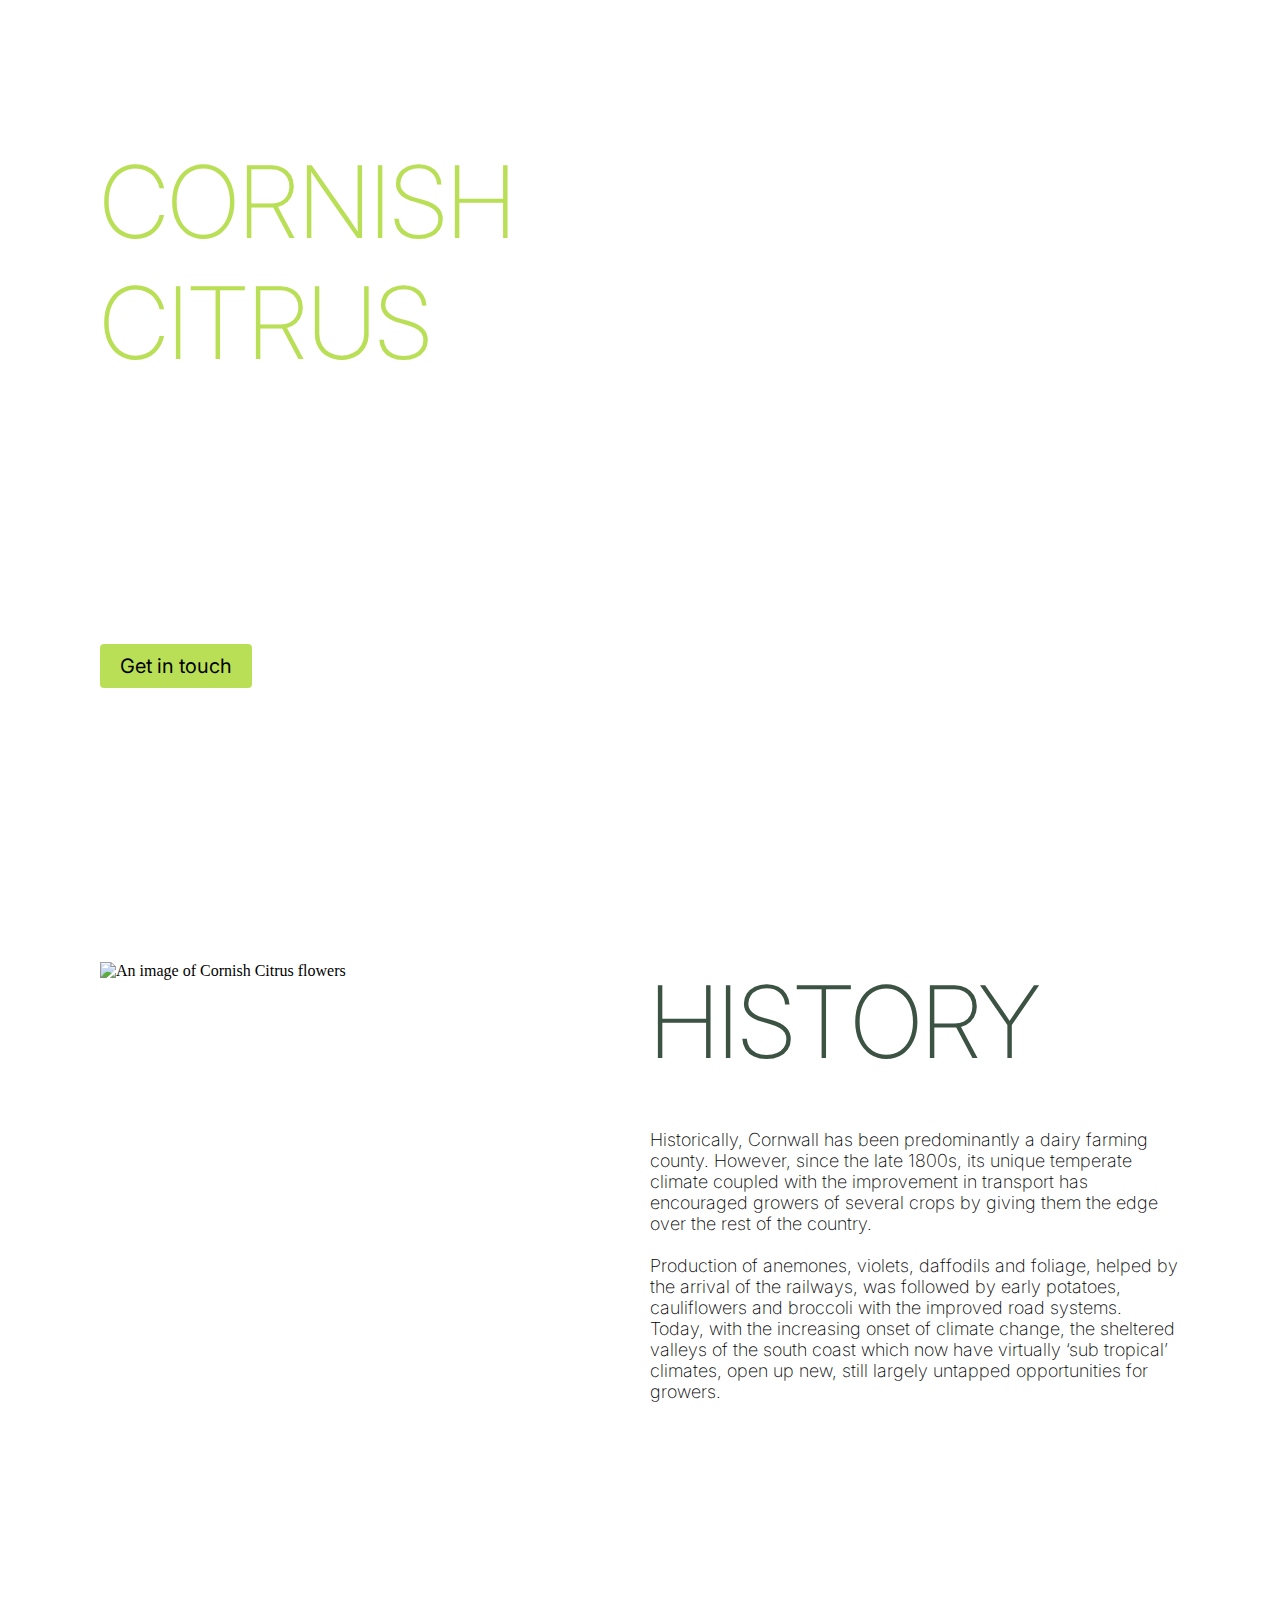
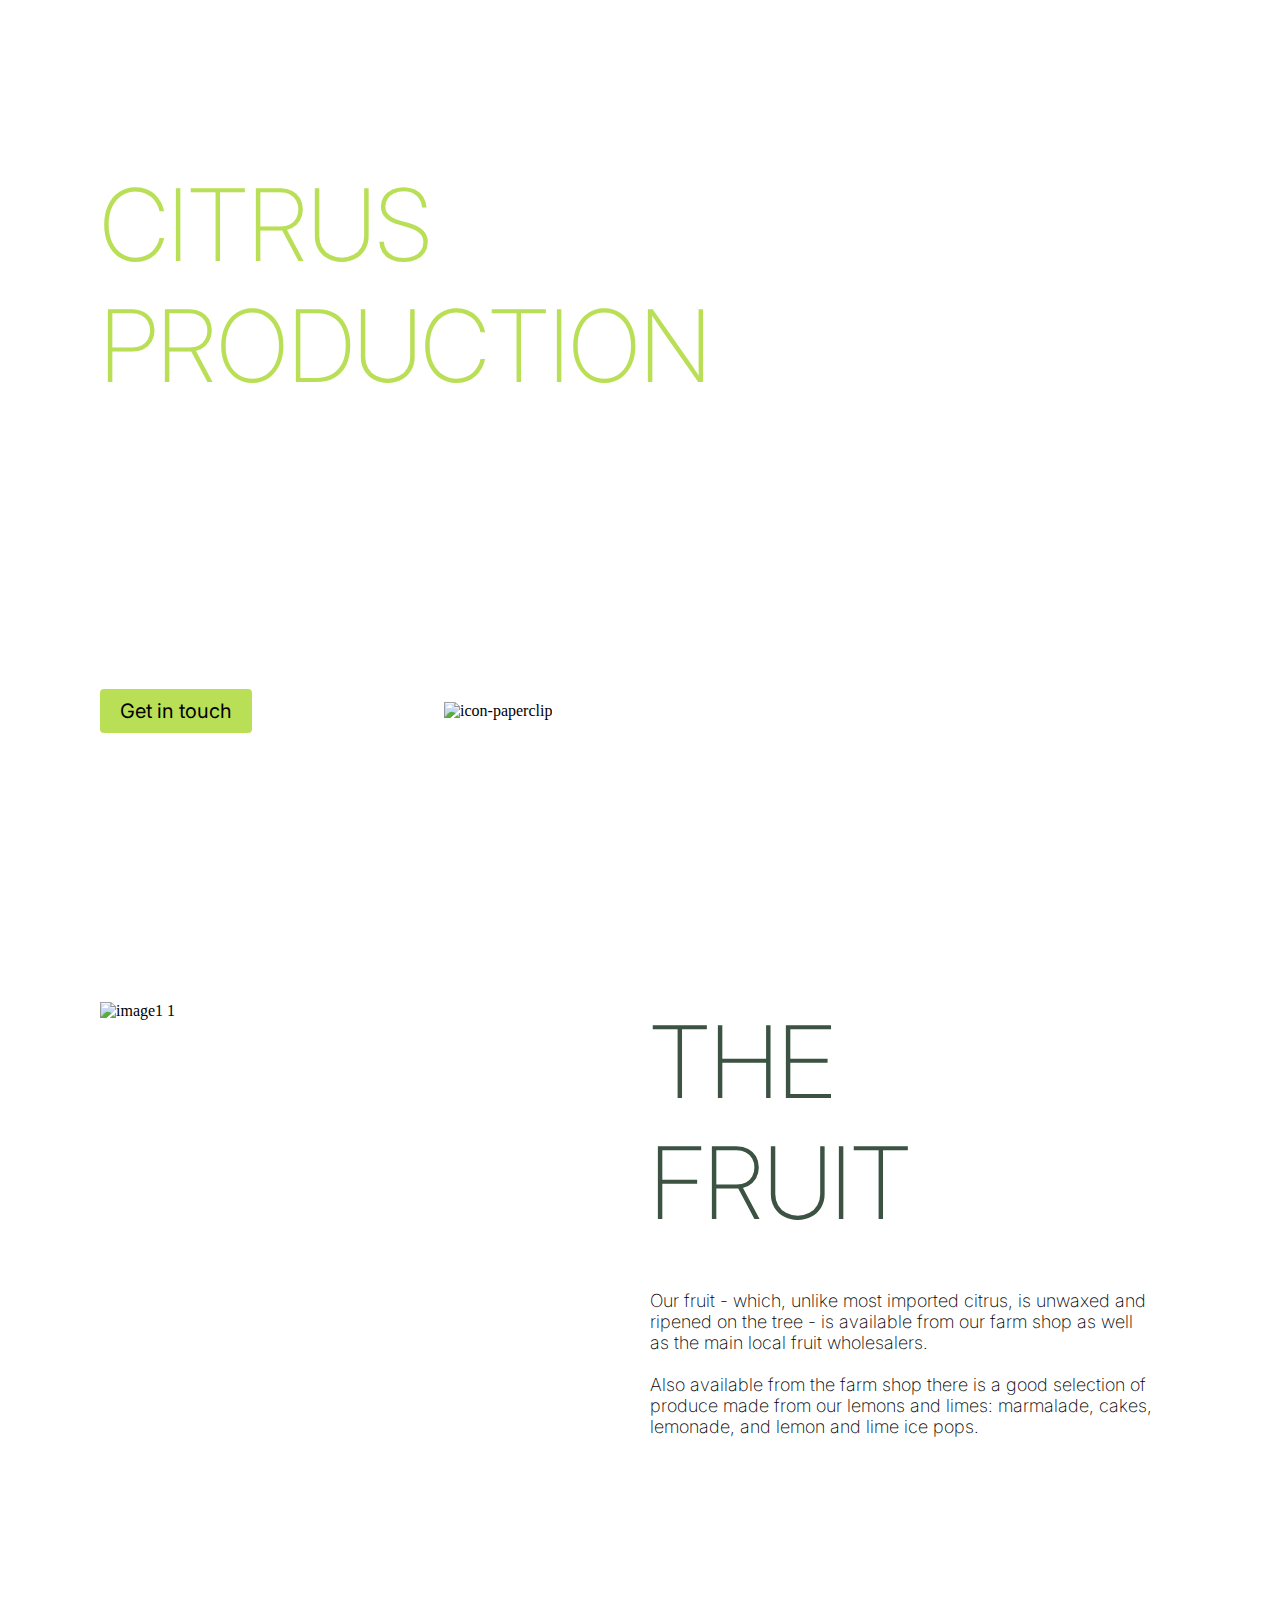
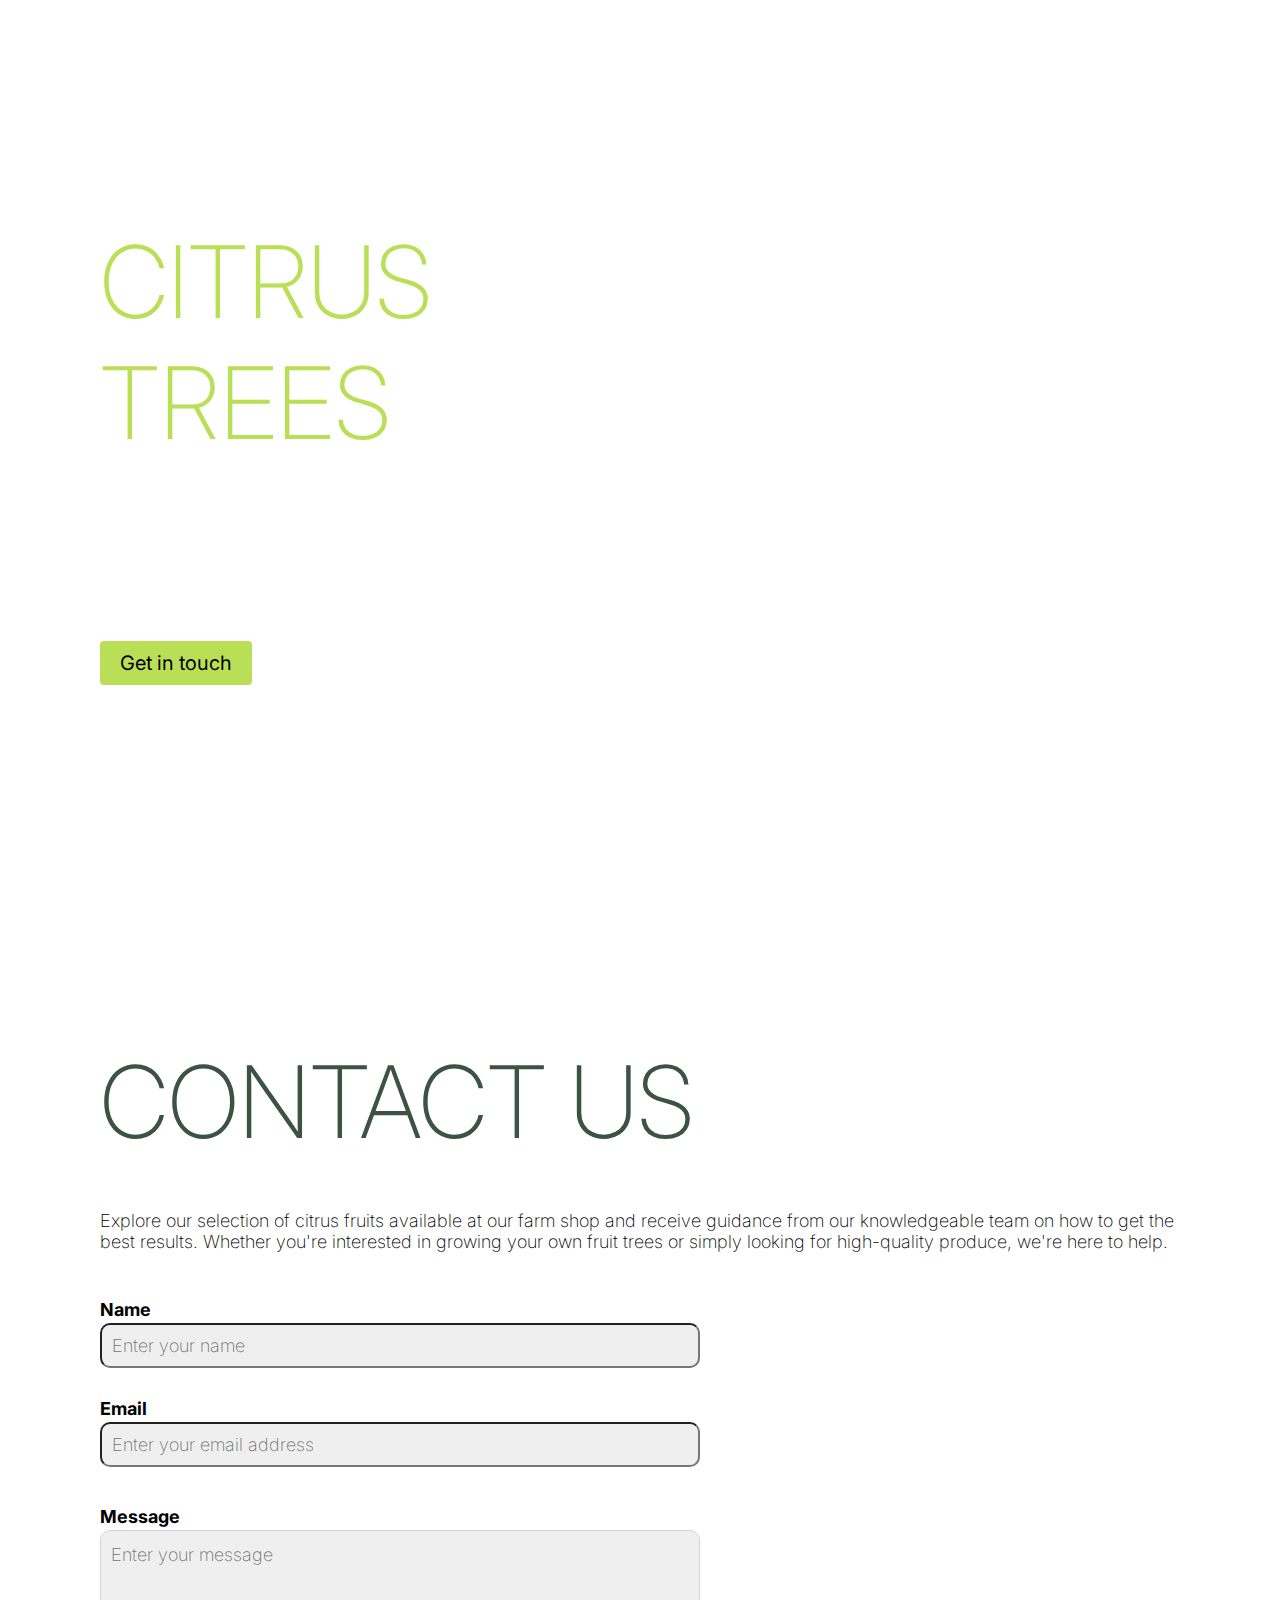
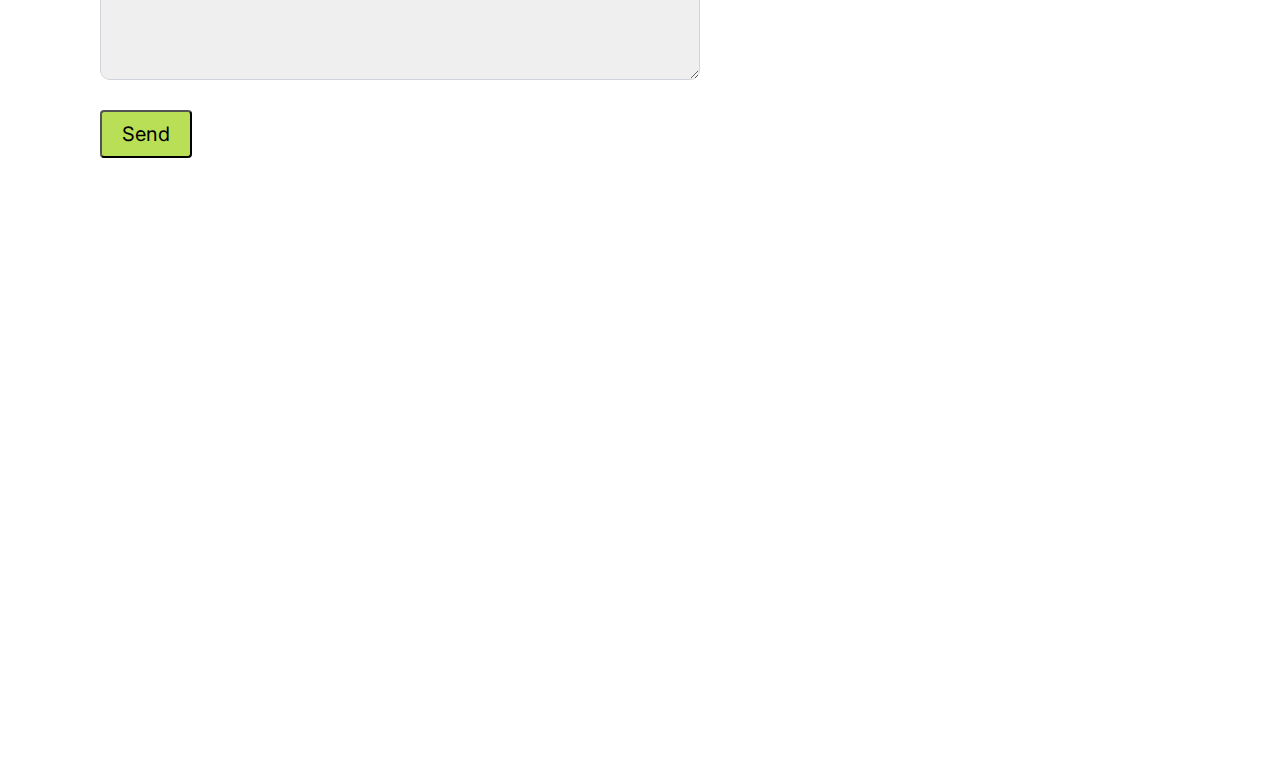
==== index.html @ 1dbf8b04 "Rename index (2).html to index.html" ====
<!DOCTYPE html>
<html>
<head>
    <title>Cornish Citrus - Citrus fruits grown in Cornwall</title>
    <meta http-equiv="content-type" content="text/html; charset=UTF-8">
    <link rel="stylesheet" href="stylesheet.css">
    <meta charset="utf-8">
    <meta name="viewport" content="width=device-width">
    <link rel="shortcut icon" type="image/png" href="/aged-grass-5628.animaapp.io_files/favicon.ico">
    <meta name="og:type" content="website">
    <meta name="twitter:card" content="photo">
    <meta name="description" content="Cornish Citrus grows citrus fruits at Curgurrell Farm on the Roseland in Cornwall. We offer a wide range of citrus fruits grown under sustainable practices. Visit our farm shop or contact us for more information.">
    <!-- Google tag (gtag.js) -->
    <script async src="https://www.googletagmanager.com/gtag/js?id=G-Z93Z91EYPN"></script>
</head>
<style id="action-links-styles">
    @import url("https://fonts.googleapis.com/css?family=Inter:200,700,400");
</style>
<!-- BODY STRUCTURE STARTS HERE -->
<body style="margin: 0;"><input type="hidden" id="anPageName" name="page" value="webpage">
  <div class="webpage screen " data-id="299:47">
    <div class="section-background-2bSy5K section-background" data-id="299:20-9fcdc416-46c9-4772-a32c-e32d3f5374fe">
      <div class="section-hero-DKrH77 section-hero" data-id="299:24">
        <div class="container-x2K3Sg container" data-id="299:28">
          <h1 class="title-5FkJ3c inter-extra-light-conifer-100px" data-id="290:78">CORNISH CITRUS</h1>
          <p class="cornish-citrus-is-ba-5FkJ3c" data-id="290:79">Cornish
            Citrus is based at Curgurrell Farm near Portscatho on Cornwall’s
            beautiful Roseland Peninsula. The unique climate here in the sheltered
            valley which runs down to the shore, encouraged us to trial a wide range
            of plants, including several varieties of citrus, when we moved to the
            farm back in 1996.</p>
          <div class="button-holder" data-id="299:27">
            <div class="btn-green" data-id="293:10">
              <a href="#contactus" class="get-in-touch inter-normal-black-20px" data-id="293:11">Get in touch</a>
            </div>
            <div class="btn-white-SjqKth btn-white" data-id="293:12">
              <a href="#history" class="history-Wr3zbQ history" data-id="293:13">History</a>
            </div>
          </div>
        </div>
      </div>
    </div>
    <div class="section-background-nvgCm4 section-background" id="history" data-id="299:66">
      <div class="section-hero-H8Yovl section-hero" data-id="299:67">
        <div class="container-rh07ga container" data-id="299:68"><img class="image1-1" data-id="299:76" src="/img/image1-1-1.png" alt="An image of Cornish Citrus flowers"></div>
        <div class="container-0YKbSn container" data-id="299:79">
          <div class="history-8nFf1J history inter-extra-light-cape-cod-100px" data-id="299:80">HISTORY</div>
          <p class="historically-cornwal-8nFf1J inter-extra-light-black-18px" data-id="299:81">Historically,
            Cornwall has been predominantly a dairy farming county. However, since
            the late 1800s, its unique temperate climate coupled with the
            improvement in transport has encouraged growers of several crops by
            giving them the edge over the rest of the country.<br><br>Production of
            anemones, violets, daffodils and foliage, helped by the arrival of the
            railways, was followed by early potatoes, cauliflowers and broccoli with
            the improved road systems. Today, with the increasing onset of climate
            change, the sheltered valleys of the south coast which now have
            virtually ‘sub tropical’ climates, open up new, still largely untapped
            opportunities for growers.</p>
        </div>
      </div>
    </div>
    <div class="section-background-8blMKj section-background" id="citrusproduction"
      data-id="299:89-d913fdef-ce65-4c9c-b12c-f5af4ac7a5cc">
      <div class="section-hero-hOHXcs section-hero" data-id="299:90">
        <div class="container-uJo1J4 container" data-id="299:91">
          <div class="citrus-production-O3UtXF inter-extra-light-conifer-100px" data-id="299:92">CITRUS PRODUCTION</div>
          <p class="at-curgurrell-farm-h-O3UtXF inter-extra-light-white-18px" data-id="299:93">At
            Curgurrell Farm here on the Roseland we have been experimenting with
            citrus of one variety or another for 25 years and are now
            producing&nbsp;Meyer lemons and limes commercially, becoming one of (if
            not the first) commercial growers of citrus fruit in the UK. Our fruit
            is grown under glass and polythene, but without heat, making it
            virtually carbon free and, of course, incurring zero food miles.<br><br>Citrus
            production runs alongside our other farming enterprises, which are
            raising pedigree South Devon cattle - a familiar site on the coastal
            fields between Veryan and Portscatho - and our now well-established farm
            shop.</p>
          <div class="button-holder" data-id="299:94">
            <div class="btn-green" data-id="299:95">
              <a href="#contactus" class="get-in-touch inter-normal-black-20px" data-id="299:96">Get in touch</a>
            </div>
            <div class="btn-white-HPcJoy btn-white" data-id="299:97">
              <a href="https://www.curgurrellfarmshop.co.uk/" class="the-farm-shop-aYSrAd" data-id="299:98">The Farm Shop</a><img class="icon-paperclip-aYSrAd" data-id="299:308" src="/img/---icon--link-1--1@2x.png" alt="icon-paperclip">
            </div>
          </div>
        </div>
      </div>
    </div>
    <div class="section-background-ULgxfS section-background" id="thefruit" data-id="317:237">
      <div class="section-hero-ZqB3FD section-hero" data-id="317:238">
        <div class="container-hLSLmg container" data-id="317:239"><img class="image1-1" data-id="317:240"
            src="/img/image1-1-2.png"
            alt="image1 1"></div>
        <div class="container-ASpEu3 container" data-id="317:241">
          <div class="the-fruit-KnJOa5 inter-extra-light-cape-cod-100px" data-id="317:242">THE FRUIT</div>
          <p class="our-fruit-which-unli-KnJOa5 inter-extra-light-black-18px" data-id="317:243">Our
            fruit - which, unlike most imported citrus, is unwaxed and ripened on
            the tree - is available from our farm shop as well as&nbsp;the main
            local fruit wholesalers. <br><br>Also available from the farm shop there
            is a good selection of produce made from our lemons and limes:
            marmalade, cakes, lemonade, and lemon and lime ice pops.</p>
        </div>
      </div>
    </div>
    <div class="section-background-kInatZ section-background" id="citrustrees"
      data-id="299:120-055f4314-fdf9-474a-9c53-4a4e92e477f4">
      <div class="section-hero-YLwEoa section-hero" data-id="299:121">
        <div class="container-CxJ5qj container" data-id="299:122">
          <div class="citrus-trees-VxHThb inter-extra-light-conifer-100px" data-id="299:123">CITRUS TREES</div>
          <p class="for-anyone-wishing-t-VxHThb inter-extra-light-white-18px" data-id="299:124">For
            anyone wishing to try their hand at producing their own citrus fruit,
            we have trees available from the farm shop in various stages of
            development and we are always happy to give advice on how to get the
            best results from these delightful and relatively easy to grow fruit
            trees.</p>
          <div class="btn-green" data-id="299:126">
            <a href="#contactus" class="get-in-touch inter-normal-black-20px" data-id="299:127">Get in touch</a>
          </div>
        </div>
      </div>
    </div>
    <div class="section-background-ymFs81 section-background" id="contactus" data-id="299:138">
      <div class="section-hero-ip0Mde section-hero" data-id="299:139">
        <div class="contact-us-psHiMa inter-extra-light-cape-cod-100px" data-id="299:165">CONTACT US</div>
        <p class="explore-our-selectio-psHiMa inter-extra-light-black-18px" data-id="299:151">Explore
          our selection of citrus fruits available at our farm shop and receive
          guidance from our knowledgeable team on how to get the best results.
          Whether you're interested in growing your own fruit trees or simply
          looking for high-quality produce, we're here to help.</p>
          <form class="frame-6-psHiMa" data-id="299:166" action="mailto:cornishcitrus@gmail.com" method="post" enctype="text/plain">
            <div class="form-group-vpBJEm" data-id="299:152">
              <div class="frame-4-yvPxjW frame-4" data-id="299:153">
                <label class="name-rGcC5o inter-bold-black-18px" data-id="299:154">Name</label>
                <input class="frame-3-rGcC5o frame-3 inter-extra-light-black-18px" id="Name" name="Name" placeholder="Enter your name" data-id="299:155">
              </div>
            </div>
            <div class="frame-4-vpBJEm frame-4" data-id="299:157">
              <label class="name-rGcC5o inter-bold-black-18px" data-id="299:154">Email</label>
              <input class="frame-3-rGcC5o frame-3 inter-extra-light-black-18px" id="Email" name="Email" placeholder="Enter your email address" data-id="299:155">
            </div>
            <div class="frame-5-vpBJEm" data-id="299:161">
              <label class="message-VQ5usL inter-bold-black-18px" data-id="299:162">Message</label>
              <textarea class="frame-3-VQ5usL frame-3 inter-extra-light-black-18px" id="Message" name="Message" placeholder="Enter your message" data-id="299:163"></textarea>
            </div>
            <button type="submit" class="btn-green" data-id="299:185">
              <span class="send-AxL9RV inter-normal-black-20px" data-id="299:186">Send</span>
            </button>
          </form>
      </div>
    </div>
    <div class="section-background-ykw5T9 section-background" data-id="299:167-aa8333cf-7e9c-4994-8dfa-bcc7969eeb03">
      <div class="copyright-cornish-citrus-K0EAvj inter-extra-light-white-18px section-hero-6T9asp section-hero"
        data-id="299:168">
        <a href="#" class="copyright-cornish-citrus-K0EAvj inter-extra-light-white-18px">About</a><br>
        <a href="#history" class="copyright-cornish-citrus-K0EAvj inter-extra-light-white-18px">History</a><br>
        <a href="#citrusproduction" class="copyright-cornish-citrus-K0EAvj inter-extra-light-white-18px">Citrus
          production</a><br>
        <a href="#thefruit" class="copyright-cornish-citrus-K0EAvj inter-extra-light-white-18px">The fruit</a><br>
        <a href="#citrustrees" class="copyright-cornish-citrus-K0EAvj inter-extra-light-white-18px">Citrus trees</a><br>
        <a href="#contactus" class="copyright-cornish-citrus-K0EAvj inter-extra-light-white-18px">Contact us</a><br>
        <div class="copyright-cornish-citrus-K0EAvj inter-extra-light-white-18px" data-id="299:187">Copyright Cornish
          Citrus</div>
      </div>
    </div>
  </div>


<!-- MOBILE VERSION STARTS HERE-->



  <div class="webpage-phone screen " data-id="299:273">
    <div class="section-background-KJmPOs section-background" data-id="299:274-7433f331-f889-4db9-ba66-7d4fbffd463c">
      <div class="section-hero-oqjta1 section-hero" data-id="299:275">
        <div class="container-ljJL7H container" data-id="299:276">
          <h1 class="title-TxmpEQ inter-extra-light-conifer-40px" data-id="299:277">CORNISH CITRUS</h1>
          <p class="cornish-citrus-is-ba-TxmpEQ inter-extra-light-white-12px" data-id="299:278">Cornish
            Citrus is based at Curgurrell Farm near Portscatho on Cornwall’s
            beautiful Roseland Peninsula. The unique climate here in the sheltered
            valley which runs down to the shore, encouraged us to trial a wide range
            of plants, including several varieties of citrus, when we moved to the
            farm back in 1996.</p>
          <div class="button-holder" data-id="299:279">
            <div class="btn-green" data-id="299:280">
              <a class="get-in-touch inter-normal-black-12px" href="#contactus" data-id="299:281">Get in touch</a>
            </div>
            <div class="btn-white-q926NZ btn-white" data-id="299:282">
              <a class="history-chTSkr history" href="#history" data-id="299:283">History</a>
            </div>
          </div>
        </div>
      </div>
    </div>
    <div class="section-background" id="history" data-id="299:285">
      <div class="section-hero-fTIPNP section-hero" data-id="299:286">
        <div class="container-oLTk51 container" data-id="299:287">
          <div class="history-8mENe0 history inter-extra-light-cape-cod-40px" data-id="299:288">HISTORY</div>
          <p class="historically-cornwal-8mENe0 inter-extra-light-black-12px" data-id="299:289">Historically,
            Cornwall has been predominantly a dairy farming county. However, since
            the late 1800s, its unique temperate climate coupled with the
            improvement in transport has encouraged growers of several crops by
            giving them the edge over the rest of the country.<br><br>Production of
            anemones, violets, daffodils and foliage, helped by the arrival of the
            railways, was followed by early potatoes, cauliflowers and broccoli with
            the improved road systems. Today, with the increasing onset of climate
            change, the sheltered valleys of the south coast which now have
            virtually ‘sub tropical’ climates, open up new, still largely untapped
            opportunities for growers.</p>
        </div>
        <div class="container-6SghmM container" data-id="299:295"><img class="image1-1-yOz3a0 image1-1"
            data-id="299:296" src="/img/image1-1@2x.png"
            alt="image1 1"></div>
      </div>
    </div>
    <div class="section-background-yOxtNu section-background" id="citrusproduction" data-id="299:297-fa4a2556-fc83-407e-be62-f22ff0b2bf29">
      <div class="section-hero-4aRKYK section-hero" data-id="299:298">
        <div class="container-5VCoSx container" data-id="299:299">
          <div class="citrus-production-ufhBk4 inter-extra-light-conifer-40px" data-id="299:300">CITRUS PRODUCTION</div>
          <p class="at-curgurrell-farm-h-ufhBk4 inter-extra-light-white-12px" data-id="299:301">At
            Curgurrell Farm here on the Roseland we have been experimenting with
            citrus of one variety or another for 25 years and are now
            producing&nbsp;Meyer lemons and limes commercially, becoming one of (if
            not the first) commercial growers of citrus fruit in the UK. Our fruit
            is grown under glass and polythene, but without heat, making it
            virtually carbon free and, of course, incurring zero food miles.<br><br>Citrus
            production runs alongside our other farming enterprises, which are
            raising pedigree South Devon cattle - a familiar site on the coastal
            fields between Veryan and Portscatho - and our now well-established farm
            shop.</p>
          <div class="button-holder" data-id="299:302">
            <div class="btn-green" data-id="299:303">
              <a href="#contactus" class="get-in-touch inter-normal-black-12px" data-id="299:304">Get in touch</a>
            </div>
            <div class="btn-white-6M1hHv btn-white" data-id="299:305">
              <a href="https://www.curgurrellfarmshop.co.uk/" class="the-farm-shop-DnCYx6" data-id="299:306">The Farm Shop</a><img class="icon-paperclip-DnCYx6"
                data-id="299:308" src="/img/---icon--link-1--1@2x.png"
                alt="icon-paperclip">
            </div>
          </div>
        </div>
      </div>
    </div>
    <div class="section-background" id="thefruit" data-id="299:313">
      <div class="section-hero-DSF4pm section-hero" data-id="299:314">
        <div class="container-r4FeaJ container" data-id="299:315">
          <div class="the-fruit-GelHnT inter-extra-light-cape-cod-40px" data-id="299:316">THE FRUIT</div>
          <p class="our-fruit-which-unli-GelHnT inter-extra-light-black-12px" data-id="299:317">Our
            fruit - which, unlike most imported citrus, is unwaxed and ripened on
            the tree - is available from our farm shop as well as&nbsp;the main
            local fruit wholesalers. <br><br>Also available from the farm shop there
            is a good selection of produce made from our lemons and limes:
            marmalade, cakes, lemonade, and lemon and lime ice pops.</p>

        </div>
        <div class="container-xx4SEu container" data-id="299:318"><img class="image1-1-zfLf5i image1-1"
            data-id="299:319" src="/img/image1-1-3@2x.png"
            alt="image1 1"></div>
      </div>
    </div>
    <div class="section-background-xGpdyf section-background" id="citrustrees" data-id="303:320-e34a8d01-db40-4f80-9e0a-2bfdf35e88a3">
      <div class="section-hero-YNlCju section-hero" data-id="303:321">
        <div class="container-AFJlZR container" data-id="303:322">
          <div class="citrus-trees-6cDRGZ citrus-trees inter-extra-light-conifer-40px" data-id="303:323">CITRUS TREES
          </div>
          <p class="for-anyone-wishing-t-6cDRGZ inter-extra-light-white-12px" data-id="303:324">For
            anyone wishing to try their hand at producing their own citrus fruit,
            we have trees available from the farm shop in various stages of
            development and we are always happy to give advice on how to get the
            best results from these delightful and relatively easy to grow fruit
            trees.</p>
          <div class="button-holder" data-id="303:325">
            <div class="btn-green" data-id="303:326">
              <a href="#contactus" class="get-in-touch inter-normal-black-12px" data-id="303:327">Get in touch</a>
            </div>
          </div>
        </div>
      </div>
    </div>
    <div class="section-background" id="contactus" data-id="303:345">
      <div class="section-hero-lS01nJ section-hero" data-id="303:346">
        <div class="container-g25p1V container" data-id="303:347">
          <div class="contact-us-3sMqwP contact-us inter-extra-light-cape-cod-40px" data-id="303:348">CONTACT US</div>
          <p class="explore-our-selectio-3sMqwP inter-extra-light-black-12px" data-id="303:349">Explore
            our selection of citrus fruits available at our farm shop and receive
            guidance from our knowledgeable team on how to get the best results.
            Whether you're interested in growing your own fruit trees or simply
            looking for high-quality produce, we're here to help.</p>

            <form class="frame-6-3sMqwP" data-id="303:389" action="mailto:cornishcitrus@gmail.com" method="post" enctype="text/plain">
              <div class="form-group-Bse1R3 form-group" data-id="303:410">
                <div class="frame-4" data-id="303:411">
                  <label class="name-RbR4Mn valign-text-middle inter-bold-black-12px" data-id="303:412">Name</label>
                  <input class="frame-3-RbR4Mn frame-3" data-id="303:413" id="name" name="Name" placeholder="Enter your name">
                </div>
              </div>

              <div class="form-group-Dv22xz form-group" data-id="303:415">
                <div class="frame-4" data-id="303:416">
                  <label class="name-RbR4Mn valign-text-middle inter-bold-black-12px" data-id="303:412">Email</label>
                  <input class="frame-3-RbR4Mn frame-3" data-id="303:413" id="email" name="Email" placeholder="Enter your email">
                </div>
              </div>
              <div class="form-group" data-id="303:420">
                <div class="frame-4" data-id="303:421">
                  <label class="message-mqFxaw valign-text-middle inter-bold-black-12px" data-id="303:422">Message</label>
                  <textarea class="inter-extra-light-black-12px frame-3-mqFxaw frame-3" id="message" name="Message" placeholder="Please type your message here" data-id="303:423"></textarea>
                </div>
              </div>
              <div class="button-holder" data-id="303:350">
                <button class="btn-green" data-id="303:351">
                  <span class="send-51w0FF inter-normal-black-12px" data-id="303:352">Send</span>
                </button>
              </div>
            </form>
        </div>
      </div>
    </div>
    <div class="section-background-xkjiES section-background" data-id="303:425-173537c7-207c-436e-9c17-14d83f125300">
      <div class="section-hero-KW8Tfk section-hero" data-id="303:426">
        <div class="section-hero-WdiVbx section-hero" data-id="303:449">
          <div class="about-us-history-cit-Ib7eko inter-extra-light-white-12px" data-id="303:450">
            <a class="inter-extra-light-white-12px" href="#">About</a><br>
            <a class="inter-extra-light-white-12px" href="#history">History</a><br>
            <a class="inter-extra-light-white-12px" href="#citrusproduction">Citrus production</a><br>
            <a class="inter-extra-light-white-12px" href="#thefruit">The fruit</a><br>
            <a class="inter-extra-light-white-12px" href="#citrustrees">Citrus trees</a><br>
            <a class="inter-extra-light-white-12px" href="#contactus">Contact us</a><br>
          </div>
          <div class="copyright-cornish-citrus-Ib7eko" data-id="303:451">Copyright Cornish Citrus</div>
        </div>
      </div>
    </div>
  </div>

  <div id="anima-interface" data-turbo-permanent="true" class="idle">
</body>
</html>
---- stylesheet.css ----
@import url("https://cdnjs.cloudflare.com/ajax/libs/meyer-reset/2.0/reset.min.css");

    @import url("https://fonts.googleapis.com/css?family=Inter:200,700,400");


    .screen textarea:focus,
    .screen input:focus {
      outline: none;
    }

    .screen * {
      -webkit-font-smoothing: antialiased;
      box-sizing: border-box;
    }

    .screen div {
      -webkit-text-size-adjust: none;
    }

    .component-wrapper a {
      display: contents;
      pointer-events: auto;
      text-decoration: none;
    }

    .component-wrapper * {
      -webkit-font-smoothing: antialiased;
      box-sizing: border-box;
      pointer-events: none;
    }

    .component-wrapper a *,
    .component-wrapper input,
    .component-wrapper video,
    .component-wrapper iframe {
      pointer-events: auto;
    }

    .component-wrapper.not-ready,
    .component-wrapper.not-ready * {
      visibility: hidden !important;
    }

    .screen a {
      display: contents;
      text-decoration: none;
    }

    .full-width-a {
      width: 100%;
    }

    .full-height-a {
      height: 100%;
    }

    .container-center-vertical {
      align-items: center;
      display: flex;
      flex-direction: row;
      height: 100%;
      pointer-events: none;
    }

    .container-center-vertical>* {
      flex-shrink: 0;
      pointer-events: auto;
    }

    .container-center-horizontal {
      display: flex;
      flex-direction: row;
      justify-content: center;
      pointer-events: none;
      width: 100%;
    }

    .container-center-horizontal>* {
      flex-shrink: 0;
      pointer-events: auto;
    }

    .auto-animated div {
      --z-index: -1;
      opacity: 0;
      position: absolute;
    }

    .auto-animated input {
      --z-index: -1;
      opacity: 0;
      position: absolute;
    }

    .auto-animated .container-center-vertical,
    .auto-animated .container-center-horizontal {
      opacity: 1;
    }

    .overlay-base {
      display: none;
      height: 100%;
      opacity: 0;
      position: fixed;
      top: 0;
      width: 100%;
    }

    .overlay-base.animate-appear {
      align-items: center;
      animation: reveal 0.3s ease-in-out 1 normal forwards;
      display: flex;
      flex-direction: column;
      justify-content: center;
      opacity: 0;
    }

    .overlay-base.animate-disappear {
      animation: reveal 0.3s ease-in-out 1 reverse forwards;
      display: block;
      opacity: 1;
      pointer-events: none;
    }

    .overlay-base.animate-disappear * {
      pointer-events: none;
    }

    @keyframes reveal {
      from {
        opacity: 0
      }

      to {
        opacity: 1
      }
    }

    .animate-nodelay {
      animation-delay: 0s;
    }

    .align-self-flex-start {
      align-self: flex-start;
    }

    .align-self-flex-end {
      align-self: flex-end;
    }

    .align-self-flex-center {
      align-self: flex-center;
    }

    .valign-text-middle {
      display: flex;
      flex-direction: column;
      justify-content: center;
    }

    .valign-text-bottom {
      display: flex;
      flex-direction: column;
      justify-content: flex-end;
    }

    input:focus {
      outline: none;
    }

    .listeners-active,
    .listeners-active * {
      pointer-events: auto;
    }

    .hidden,
    .hidden * {
      pointer-events: none;
      visibility: hidden;
    }

    .smart-layers-pointers,
    .smart-layers-pointers * {
      pointer-events: auto;
      visibility: visible;
    }

    .listeners-active-click,
    .listeners-active-click * {
      cursor: pointer;
    }

    * {
      box-sizing: border-box;
    }

    :root {
      --black: #000000;
      --cape-cod: #3c5343;
      --conifer: #b9df56;
      --gallery: #efefef;
      --white: #ffffff;

      --font-size-l: 18px;
      --font-size-m: 12px;
      --font-size-s: 8px;
      --font-size-xl: 20px;
      --font-size-xxl: 40px;
      --font-size-xxxl: 100px;

      --font-family-inter: "Inter", Helvetica;
    }

    .inter-extra-light-black-18px {
      color: var(--black);
      font-family: var(--font-family-inter);
      font-size: var(--font-size-l);
      font-style: normal;
      font-weight: 200;
    }

    .inter-normal-black-12px {
      color: var(--black);
      font-family: var(--font-family-inter);
      font-size: var(--font-size-m);
      font-style: normal;
      font-weight: 400;
    }

    .inter-extra-light-black-12px {
      color: var(--black);
      font-family: var(--font-family-inter);
      font-size: var(--font-size-m);
      font-style: normal;
      font-weight: 200;
    }

    .inter-normal-black-20px {
      color: var(--black);
      font-family: var(--font-family-inter);
      font-size: var(--font-size-xl);
      font-style: normal;
      font-weight: 400;
    }

    .inter-extra-light-white-18px {
      color: var(--white);
      font-family: var(--font-family-inter);
      font-size: var(--font-size-l);
      font-style: normal;
      font-weight: 200;
    }

    .inter-extra-light-white-12px {
      color: var(--white);
      font-family: var(--font-family-inter);
      font-size: var(--font-size-m);
      font-style: normal;
      font-weight: 200;
    }

    .inter-extra-light-conifer-100px {
      color: var(--conifer);
      font-family: var(--font-family-inter);
      font-size: var(--font-size-xxxl);
      font-style: normal;
      font-weight: 200;
    }

    .inter-extra-light-cape-cod-100px {
      color: var(--cape-cod);
      font-family: var(--font-family-inter);
      font-size: var(--font-size-xxxl);
      font-style: normal;
      font-weight: 200;
    }

    .inter-bold-black-18px {
      color: var(--black);
      font-family: var(--font-family-inter);
      font-size: var(--font-size-l);
      font-style: normal;
      font-weight: 700;
    }

    .inter-extra-light-conifer-40px {
      color: var(--conifer);
      font-family: var(--font-family-inter);
      font-size: var(--font-size-xxl);
      font-style: normal;
      font-weight: 200;
    }

    .inter-extra-light-cape-cod-40px {
      color: var(--cape-cod);
      font-family: var(--font-family-inter);
      font-size: var(--font-size-xxl);
      font-style: normal;
      font-weight: 200;
    }

    .inter-bold-black-12px {
      color: var(--black);
      font-family: var(--font-family-inter);
      font-size: var(--font-size-m);
      font-style: normal;
      font-weight: 700;
    }

    :root {}


    .btn-green {
      align-items: center;
      background-color: var(--conifer);
      border-radius: 4px;
      display: flex;
      gap: 10px;
      height: auto;
      justify-content: center;
      mix-blend-mode: normal;
      padding: 10px 20px;
      position: relative;
      width: fit-content;
    }

    .history {
      background-color: transparent;
      letter-spacing: 0.00px;
      line-height: normal;
      margin-top: -1.00px;
      mix-blend-mode: normal;
      position: relative;
      text-align: left;
    }

    /* screen - webpage */

    .webpage {
      align-items: flex-start;
      background-color: transparent;
      border: 1px none;
      display: flex;
      flex-direction: column;
      height: auto;
      left: 0px;
      min-width: 1200px;
      overflow-x: hidden;
      position: relative;
      top: 0px;
    }

    .webpage .section-background-2bSy5K {
      background: linear-gradient(180deg, rgb(60.00000022351742, 83.00000265240669, 67.00000360608101) 37.80438303947449%, rgba(60.00000022351742, 83.00000265240669, 67.00000360608101, 0.8199999928474426) 48.46877455711365%, rgba(60.00000022351742, 83.00000265240669, 67.00000360608101, 0) 57.742154598236084%);
      background-color: transparent;
      background-image: url(/img/section-background.png);
      background-position: 50% 50%;
      background-size: cover;
    }

    .webpage .section-hero-DKrH77 {
      align-items: flex-start;
      align-self: stretch;
      gap: 173px;
      height: 800px;
      padding: 132px 350px 0px 0px;
    }

    .webpage .container-x2K3Sg {
      height: auto;
      padding: 0px 41px 0px 0px;
      width: fit-content;
    }

    .webpage .title-5FkJ3c {
      background-color: transparent;
      letter-spacing: 0.00px;
      line-height: normal;
      margin-top: -1.00px;
      mix-blend-mode: normal;
      position: relative;
      text-align: left;
      width: 506px;
    }

    .webpage .cornish-citrus-is-ba-5FkJ3c {
      align-self: stretch;
      background-color: transparent;
      color: var(--white);
      font-family: var(--font-family-inter);
      font-size: var(--font-size-xl);
      font-style: normal;
      font-weight: 200;
      letter-spacing: 0.00px;
      line-height: normal;
      mix-blend-mode: normal;
      position: relative;
      text-align: left;
      width: 700px
    }

    .webpage .btn-white-SjqKth {
      gap: 10px;
    }

    .webpage .history-Wr3zbQ {
      color: var(--white);
      font-family: var(--font-family-inter);
      font-size: var(--font-size-xl);
      font-style: normal;
      font-weight: 400;
      white-space: nowrap;
      width: fit-content;
    }

    .webpage .section-background-nvgCm4 {
      background-color: var(--white);
    }

    .webpage .section-hero-H8Yovl {
      align-items: center;
      align-self: stretch;
      gap: 30px;
      height: 800px;
      justify-content: center;
      padding: 132px 0px;
    }

    .webpage .container-rh07ga {
      align-self: stretch;
      width: 520px;
    }

    .webpage .container-0YKbSn {
      align-self: stretch;
      width: fit-content;
    }

    .webpage .history-8nFf1J {
      width: 450px;
    }

    .webpage .historically-cornwal-8nFf1J {
      align-self: stretch;
      background-color: transparent;
      letter-spacing: 0.00px;
      line-height: normal;
      mix-blend-mode: normal;
      position: relative;
      text-align: left;
    }

    .webpage .section-background-8blMKj {
      background: linear-gradient(180deg, rgb(60.00000022351742, 83.00000265240669, 67.00000360608101) 37.80438303947449%, rgba(60.00000022351742, 83.00000265240669, 67.00000360608101, 0.8199999928474426) 48.46877455711365%, rgba(60.00000022351742, 83.00000265240669, 67.00000360608101, 0) 57.742154598236084%);
      background-color: transparent;
      background-image: url(/img/section-background-2.png);
      background-position: 50% 50%;
      background-size: cover;
    }

    .webpage .section-hero-hOHXcs {
      align-items: center;
      gap: 30px;
      height: 800px;
      justify-content: center;
      padding: 130px 0px;
      width: fit-content;
    }

    .webpage .container-uJo1J4 {
      height: auto;
      margin-bottom: -1.00px;
      margin-top: -1.00px;
      padding: 0px 41px 0px 0px;
      width: fit-content;
    }

    .webpage .citrus-production-O3UtXF {
      background-color: transparent;
      letter-spacing: 0.00px;
      line-height: normal;
      margin-top: -1.00px;
      mix-blend-mode: normal;
      position: relative;
      text-align: left;
      width: 679px;
    }

    .webpage .at-curgurrell-farm-h-O3UtXF {
      align-self: stretch;
      background-color: transparent;
      letter-spacing: 0.00px;
      line-height: normal;
      mix-blend-mode: normal;
      position: relative;
      text-align: left;
      width: 700px;
    }

    .webpage .btn-white-HPcJoy {
      gap: 5px;
    }

    .webpage .the-farm-shop-aYSrAd {
      background-color: transparent;
      color: var(--white);
      font-family: var(--font-family-inter);
      font-size: var(--font-size-xl);
      font-style: normal;
      font-weight: 400;
      letter-spacing: 0.00px;
      line-height: normal;
      margin-top: -1.00px;
      mix-blend-mode: normal;
      position: relative;
      text-align: left;
      white-space: nowrap;
      width: fit-content;
    }

    .webpage .icon-paperclip-aYSrAd {
      background-color: transparent;
      height: 20.2762451171875px;
      min-width: 20.2763671875px;
      position: relative;
    }

    .webpage .section-background-ULgxfS {
      background-color: var(--white);
    }

    .webpage .section-hero-ZqB3FD {
      align-items: center;
      align-self: stretch;
      gap: 30px;
      height: 800px;
      justify-content: center;
      padding: 132px 0px;
    }

    .webpage .container-hLSLmg {
      align-self: stretch;
      width: 520px;
    }

    .webpage .container-ASpEu3 {
      align-self: stretch;
      width: fit-content;
    }

    .webpage .the-fruit-KnJOa5 {
      background-color: transparent;
      letter-spacing: 0.00px;
      line-height: normal;
      margin-top: -1.00px;
      mix-blend-mode: normal;
      position: relative;
      text-align: left;
      width: 450px;
    }

    .webpage .our-fruit-which-unli-KnJOa5 {
      align-self: stretch;
      background-color: transparent;
      letter-spacing: 0.00px;
      line-height: normal;
      mix-blend-mode: normal;
      position: relative;
      text-align: left;
    }

    .webpage .section-background-kInatZ {
      background: linear-gradient(180deg, rgb(60.00000022351742, 83.00000265240669, 67.00000360608101) 37.80438303947449%, rgba(60.00000022351742, 83.00000265240669, 67.00000360608101, 0.8199999928474426) 48.46877455711365%, rgba(60.00000022351742, 83.00000265240669, 67.00000360608101, 0) 57.742154598236084%);
      background-color: transparent;
      background-image: url(/img/section-background-1.png);
      background-position: 50% 50%;
      background-size: cover;
    }

    .webpage .section-hero-YLwEoa {
      align-items: flex-start;
      align-self: stretch;
      gap: 173px;
      height: 800px;
      padding: 132px 350px 0px 0px;
    }

    .webpage .container-CxJ5qj {
      height: auto;
      padding: 0px 41px 0px 0px;
      width: fit-content;
    }

    .webpage .citrus-trees-VxHThb {
      background-color: transparent;
      letter-spacing: 0.00px;
      line-height: normal;
      margin-top: -1.00px;
      mix-blend-mode: normal;
      position: relative;
      text-align: left;
      width: 506px;
    }

    .webpage .for-anyone-wishing-t-VxHThb {
      align-self: stretch;
      background-color: transparent;
      letter-spacing: 0.00px;
      line-height: normal;
      mix-blend-mode: normal;
      position: relative;
      text-align: left;
      width: 700px;
    }

    .webpage .section-background-ymFs81 {
      background-color: var(--white);
    }

    .webpage .section-hero-ip0Mde {
      align-items: flex-start;
      align-self: stretch;
      flex-direction: column;
      gap: 30px;
      height: auto;
      padding: 132px 0px;
    }

    .webpage .contact-us-psHiMa {
      align-self: stretch;
      background-color: transparent;
      letter-spacing: 0.00px;
      line-height: normal;
      margin-top: -1.00px;
      mix-blend-mode: normal;
      position: relative;
      text-align: left;
    }

    .webpage .explore-our-selectio-psHiMa {
      align-self: stretch;
      background-color: transparent;
      letter-spacing: 0.00px;
      line-height: normal;
      mix-blend-mode: normal;
      position: relative;
      text-align: left;
    }

    .webpage .frame-6-psHiMa {
      align-items: flex-start;
      background-color: transparent;
      display: flex;
      flex-direction: column;
      gap: 30px;
      height: auto;
      position: relative;
      width: 600px;
    }

    .webpage .form-group-vpBJEm {
      align-self: stretch;
      background-color: transparent;
      height: 69px;
      min-width: 600px;
      position: relative;
    }

    .webpage .frame-4-yvPxjW {
      left: 0px;
      top: 0px;
      width: 600px;
    }

    .webpage .name-rGcC5o {
      background-color: transparent;
      height: 24px;
      letter-spacing: 0.00px;
      line-height: normal;
      margin-top: -1.00px;
      mix-blend-mode: normal;
      position: relative;
      text-align: left;
      width: 65px;
    }

    .webpage .frame-3-rGcC5o {
      height: 45px;
    }

    .webpage .enter-your-name-4iXl1y {
      background-color: transparent;
      height: 24px;
      letter-spacing: 0.00px;
      line-height: normal;
      margin-top: -1.00px;
      mix-blend-mode: normal;
      position: relative;
      text-align: left;
      width: 158px;
    }

    .webpage .frame-4-vpBJEm {
      align-self: stretch;
    }

    .webpage .email-zRhHok {
      background-color: transparent;
      height: 24px;
      letter-spacing: 0.00px;
      line-height: normal;
      margin-top: -1.00px;
      mix-blend-mode: normal;
      position: relative;
      text-align: left;
      width: 65px;
    }

    .webpage .frame-3-zRhHok {
      height: 45px;
    }

    .webpage .enter-your-email-GxiO3U {
      background-color: transparent;
      height: 24px;
      letter-spacing: 0.00px;
      line-height: normal;
      margin-top: -1.00px;
      mix-blend-mode: normal;
      position: relative;
      text-align: left;
      width: 158px;
    }

    .webpage .frame-5-vpBJEm {
      align-items: flex-start;
      align-self: stretch;
      background-color: transparent;
      display: flex;
      flex-direction: column;
      height: auto;
      position: relative;
    }

    .webpage .message-VQ5usL {
      background-color: transparent;
      height: 24px;
      letter-spacing: 0.00px;
      line-height: normal;
      margin-top: -1.00px;
      mix-blend-mode: normal;
      position: relative;
      text-align: left;
      width: 125px;
    }

    .webpage .frame-3-VQ5usL {
      height: 150px;
    }

    .webpage .enter-your-message-YfO5d5 {
      background-color: transparent;
      height: 32px;
      letter-spacing: 0.00px;
      line-height: normal;
      margin-top: -1.00px;
      mix-blend-mode: normal;
      position: relative;
      text-align: left;
      width: 339px;
    }

    .webpage .section-background-ykw5T9 {
      background-color: transparent;
      background-image: url(/img/section-background-5.png);
      background-position: 50% 50%;
      background-size: cover;
    }

    .webpage .section-hero-6T9asp {
      align-items: center;
      align-self: stretch;
      flex-direction: column;
      gap: 30px;
      height: auto;
      justify-content: center;
      padding: 132px 0px;
    }

    .webpage .about-us-history-cit-K0EAvj {
      background-color: transparent;
      letter-spacing: 0.00px;
      line-height: normal;
      margin-top: -1.00px;
      mix-blend-mode: normal;
      position: relative;
      text-align: center;
      width: 300px;
    }

    .webpage .copyright-cornish-citrus-K0EAvj {
      background-color: transparent;
      letter-spacing: 0.00px;
      line-height: normal;
      mix-blend-mode: normal;
      position: relative;
      text-align: center;

    }

    .webpage .btn-white {
      align-items: center;
      background-color: transparent;
      border: 1px solid;
      border-color: var(--white);
      border-radius: 4px;
      display: flex;
      height: auto;
      justify-content: center;
      padding: 10px 20px;
      position: relative;
      width: fit-content;
    }

    .webpage .button-holder {
      align-items: flex-start;
      background-color: transparent;
      display: flex;
      gap: 24px;
      height: auto;
      position: relative;
      width: fit-content;
    }

    .webpage .container {
      align-items: flex-start;
      background-color: transparent;
      display: flex;
      flex-direction: column;
      gap: 29px;
      position: relative;
    }

    .webpage .frame-3 {
      align-items: flex-start;
      align-self: stretch;
      background-color: var(--gallery);
      border-radius: 10px;
      display: flex;
      gap: 10px;
      mix-blend-mode: normal;
      overflow: hidden;
      padding: 10px;
      position: relative;
    }

    .webpage .frame-4 {
      align-items: flex-start;
      background-color: transparent;
      display: flex;
      flex-direction: column;
      height: auto;
      position: relative;
    }

    .webpage .get-in-touch {
      background-color: transparent;
      letter-spacing: 0.00px;
      line-height: normal;
      margin-top: -1.00px;
      mix-blend-mode: normal;
      position: relative;
      text-align: left;
      white-space: nowrap;
      width: fit-content;
    }

    .webpage .image1-1 {
      align-self: stretch;
      background-color: transparent;
      flex: 1;
      height: 536px;
      min-width: 520px;
      mix-blend-mode: normal;
      object-fit: cover;
      position: relative;
    }

    .webpage .section-background {
      align-items: flex-start;
      align-self: stretch;
      display: flex;
      flex-direction: column;
      gap: 10px;
      height: auto;
      mix-blend-mode: normal;
      padding: 10px 100px;
      position: relative;
    }

    .webpage .section-hero {
      background-color: transparent;
      display: flex;
      position: relative;
    }

    /* screen - webpage-phone */

    .webpage-phone {
      align-items: flex-start;
      background-color: var(--white);
      border: 1px none;
      border-color: white;
      display: flex;
      flex-direction: column;
      height: auto;
      left: 0px;
      min-width: 290px;
      mix-blend-mode: normal;
      overflow: hidden;
      overflow-x: hidden;
      position: relative;
      top: 0px;
    }

    .webpage-phone .section-background-KJmPOs {
      background: linear-gradient(180deg, rgb(60.00000022351742, 83.00000265240669, 67.00000360608101) 47.426605224609375%, rgba(60.00000022351742, 83.00000265240669, 67.00000360608101, 0.08392125368118286) 69.45225596427917%, rgba(60.00000022351742, 83.00000265240669, 67.00000360608101, 0) 100%);
      background-image: url(/img/section-background-3.png);
      background-position: 50% 50%;
      background-size: cover;
      mix-blend-mode: normal;
    }

    .webpage-phone .section-hero-oqjta1 {
      align-items: flex-start;
      height: 600px;
      padding: 40px 20px;
    }

    .webpage-phone .container-ljJL7H {
      flex: 1;
      gap: 20px;
      height: auto;
      padding: 20px 0px;
    }

    .webpage-phone .title-TxmpEQ {
      align-self: stretch;
      background-color: transparent;
      letter-spacing: 0.00px;
      line-height: normal;
      margin-top: -1.00px;
      mix-blend-mode: normal;
      position: relative;
      text-align: left;
    }

    .webpage-phone .cornish-citrus-is-ba-TxmpEQ {
      align-self: stretch;
      background-color: transparent;
      letter-spacing: 0.00px;
      line-height: normal;
      mix-blend-mode: normal;
      position: relative;
      text-align: left;
    }

    .webpage-phone .btn-white-q926NZ {
      border-color: var(--white);
    }

    .webpage-phone .history-chTSkr {
      color: var(--white);
      font-family: var(--font-family-inter);
      font-size: var(--font-size-m);
      font-style: normal;
      font-weight: 400;
      width: fit-content;
    }

    .webpage-phone .section-hero-fTIPNP {
      align-items: flex-start;
      flex-direction: column;
      gap: 20px;
      height: 100%;
      padding: 20px;
    }

    .webpage-phone .container-oLTk51 {
      align-self: stretch;
      gap: 20px;
      height: auto;
      padding: 20px 0px;
    }

    .webpage-phone .history-8mENe0 {
      align-self: stretch;
      white-space: nowrap;
    }

    .webpage-phone .historically-cornwal-8mENe0 {
      align-self: stretch;
      background-color: transparent;
      letter-spacing: 0.00px;
      line-height: normal;
      mix-blend-mode: normal;
      position: relative;
      text-align: left;
    }

    .webpage-phone .container-6SghmM {
      align-self: stretch;
      flex: 1;
      gap: 29px;
    }

    .webpage-phone .image1-1-yOz3a0 {
      height: 222px;
    }

    .webpage-phone .section-background-yOxtNu {
      background: linear-gradient(180deg, rgb(60.00000022351742, 83.00000265240669, 67.00000360608101) 47.426605224609375%, rgba(60.00000022351742, 83.00000265240669, 67.00000360608101, 0.08392125368118286) 69.45225596427917%, rgba(60.00000022351742, 83.00000265240669, 67.00000360608101, 0) 100%);
      background-image: url(/img/section-background-4.png);
      background-position: 50% 50%;
      background-size: cover;
      mix-blend-mode: normal;
    }

    .webpage-phone .section-hero-4aRKYK {
      align-items: flex-start;
      height: 600px;
      padding: 20px;
    }

    .webpage-phone .container-5VCoSx {
      flex: 1;
      gap: 20px;
      height: auto;
      padding: 20px 0px;
    }

    .webpage-phone .citrus-production-ufhBk4 {
      align-self: stretch;
      background-color: transparent;
      letter-spacing: 0.00px;
      line-height: normal;
      margin-top: -1.00px;
      mix-blend-mode: normal;
      position: relative;
      text-align: left;
    }

    .webpage-phone .at-curgurrell-farm-h-ufhBk4 {
      align-self: stretch;
      background-color: transparent;
      letter-spacing: 0.00px;
      line-height: normal;
      mix-blend-mode: normal;
      position: relative;
      text-align: left;
    }

    .webpage-phone .btn-white-6M1hHv {
      border-color: var(--white);
    }

    .webpage-phone .the-farm-shop-DnCYx6 {
      background-color: transparent;
      color: var(--white);
      font-family: var(--font-family-inter);
      font-size: var(--font-size-m);
      font-style: normal;
      font-weight: 400;
      letter-spacing: 0.00px;
      line-height: normal;
      margin-top: -1.00px;
      mix-blend-mode: normal;
      position: relative;
      text-align: left;
      width: fit-content;
    }

    .webpage-phone .icon-paperclip-DnCYx6 {
      background-color: transparent;
      height: 12.567031860351562px;
      min-width: 12.5673828125px;
      position: relative;
    }

    .webpage-phone .section-hero-DSF4pm {
      align-items: flex-start;
      flex-direction: column;
      gap: 20px;
      height: 100%;
      padding: 20px;
    }

    .webpage-phone .container-r4FeaJ {
      align-self: stretch;
      gap: 20px;
      height: auto;
      padding: 20px 0px;
    }

    .webpage-phone .the-fruit-GelHnT {
      align-self: stretch;
      background-color: transparent;
      letter-spacing: 0.00px;
      line-height: normal;
      margin-top: -1.00px;
      mix-blend-mode: normal;
      position: relative;
      text-align: left;
      white-space: nowrap;
    }

    .webpage-phone .our-fruit-which-unli-GelHnT {
      align-self: stretch;
      background-color: transparent;
      letter-spacing: 0.00px;
      line-height: normal;
      mix-blend-mode: normal;
      position: relative;
      text-align: left;
    }

    .webpage-phone .citrus-trees-HEgCKW {
      width: fit-content;
    }

    .webpage-phone .btn-white-VjTRLd {
      border-color: var(--black);
    }

    .webpage-phone .contact-us-mGQaRr {
      width: fit-content;
    }

    .webpage-phone .container-xx4SEu {
      align-self: stretch;
      flex: 1;
      gap: 29px;
    }

    .webpage-phone .image1-1-zfLf5i {
      height: 257px;
    }

    .webpage-phone .section-background-xGpdyf {
      background: linear-gradient(180deg, rgb(60.00000022351742, 83.00000265240669, 67.00000360608101) 47.426605224609375%, rgba(60.00000022351742, 83.00000265240669, 67.00000360608101, 0.08392125368118286) 69.45225596427917%, rgba(60.00000022351742, 83.00000265240669, 67.00000360608101, 0) 100%);
      background-image: url(/img/section-background-6.png);
      background-position: 50% 50%;
      background-size: cover;
      mix-blend-mode: normal;
    }

    .webpage-phone .section-hero-YNlCju {
      align-items: flex-start;
      height: 600px;
      padding: 20px;
    }

    .webpage-phone .container-AFJlZR {
      flex: 1;
      gap: 20px;
      height: auto;
      padding: 20px 0px;
    }

    .webpage-phone .citrus-trees-6cDRGZ {
      align-self: stretch;
      white-space: nowrap;
    }

    .webpage-phone .for-anyone-wishing-t-6cDRGZ {
      align-self: stretch;
      background-color: transparent;
      letter-spacing: 0.00px;
      line-height: normal;
      mix-blend-mode: normal;
      position: relative;
      text-align: left;
    }

    .webpage-phone .section-hero-lS01nJ {
      align-items: flex-start;
      flex-direction: column;
      gap: 20px;
      height: 600px;
      padding: 20px;
    }

    .webpage-phone .container-g25p1V {
      align-self: stretch;
      gap: 20px;
      height: auto;
      padding: 20px 0px;
    }

    .webpage-phone .contact-us-3sMqwP {
      align-self: stretch;
      white-space: nowrap;
    }

    .webpage-phone .explore-our-selectio-3sMqwP {
      align-self: stretch;
      background-color: transparent;
      letter-spacing: 0.00px;
      line-height: normal;
      mix-blend-mode: normal;
      position: relative;
      text-align: left;
    }

    .webpage-phone .frame-6-3sMqwP {
      align-items: flex-start;
      background-color: transparent;
      display: flex;
      flex-direction: column;
      gap: 15px;
      height: auto;
      position: relative;
      width: 280px;
    }

    .webpage-phone .form-group-Bse1R3 {
      height: 55px;
    }

    .webpage-phone .name-RbR4Mn {
      background-color: transparent;
      letter-spacing: 0.00px;
      line-height: normal;
      margin-top: -1.00px;
      mix-blend-mode: normal;
      position: relative;
      text-align: left;
      width: fit-content;
    }

    .webpage-phone .frame-3-RbR4Mn {
      padding: 10px;
    }

    .webpage-phone .enter-your-name-8xKT5y {
      background-color: transparent;
      letter-spacing: 0.00px;
      line-height: normal;
      margin-top: -1.00px;
      mix-blend-mode: normal;
      position: relative;
      text-align: left;
      width: fit-content;
    }

    .webpage-phone .form-group-Dv22xz {
      height: 55px;
    }

    .webpage-phone .email-9MgFDw {
      background-color: transparent;
      letter-spacing: 0.00px;
      line-height: normal;
      margin-top: -1.00px;
      mix-blend-mode: normal;
      position: relative;
      text-align: left;
      width: fit-content;
    }

    .webpage-phone .frame-3-9MgFDw {
      padding: 10px;
    }

    .webpage-phone .enter-your-email-VFxCye {
      background-color: transparent;
      letter-spacing: 0.00px;
      line-height: normal;
      margin-top: -1.00px;
      mix-blend-mode: normal;
      position: relative;
      text-align: left;
      width: fit-content;
    }

    .webpage-phone .form-group-M0Sayx {
      height: 102px;
    }

    .webpage-phone .message-mqFxaw {
      background-color: transparent;
      letter-spacing: 0.00px;
      line-height: normal;
      margin-top: -1.00px;
      mix-blend-mode: normal;
      position: relative;
      text-align: left;
      width: fit-content;
    }

    .webpage-phone .frame-3-mqFxaw {
      padding: 10px 10px 57px;
    }

    .webpage-phone .please-type-your-message-here-SxQdiw {
      background-color: transparent;
      letter-spacing: 0.00px;
      line-height: normal;
      margin-top: -1.00px;
      mix-blend-mode: normal;
      position: relative;
      text-align: left;
      width: fit-content;
    }

    .webpage-phone .send-51w0FF {
      background-color: transparent;
      letter-spacing: 0.00px;
      border-radius: 10px;
      line-height: normal;
      margin-top: -1.00px;
      mix-blend-mode: normal;
      position: relative;
      text-align: left;
      width: fit-content;
    }

    .webpage-phone .section-background-xkjiES {
      background-image: url(/img/section-background-7@2x.png);
      background-position: 50% 50%;
      background-size: cover;
      mix-blend-mode: normal;
    }

    .webpage-phone .section-hero-KW8Tfk {
      align-items: flex-start;
      flex-direction: column;
      gap: 20px;
      height: auto;
      padding: 20px;
    }

    .webpage-phone .section-hero-WdiVbx {
      align-items: center;
      flex-direction: column;
      gap: 30px;
      height: auto;
      justify-content: center;
      padding: 20px 0px;
    }

    .webpage-phone .about-us-history-cit-Ib7eko {
      background-color: transparent;
      letter-spacing: 0.00px;
      line-height: normal;
      margin-top: -1.00px;
      mix-blend-mode: normal;
      position: relative;
      text-align: center;
      width: 300px;
    }

    .webpage-phone .copyright-cornish-citrus-Ib7eko {
      background-color: transparent;
      color: var(--white);
      font-family: var(--font-family-inter);
      font-size: var(--font-size-s);
      font-style: normal;
      font-weight: 200;
      letter-spacing: 0.00px;
      line-height: normal;
      mix-blend-mode: normal;
      position: relative;
      text-align: center;
      width: 300px;
    }

    .webpage-phone .btn-white {
      align-items: center;
      background-color: transparent;
      border: 1px solid;
      border-color: var(--white);
      border-radius: 4px;
      display: flex;
      gap: 10px;
      height: auto;
      justify-content: center;
      padding: 10px 20px;
      position: relative;
      width: fit-content;
    }

    .webpage-phone .btn-black {
      align-items: center;
      background-color: transparent;
      border: 1px solid;
      border-color: var(--black);
      border-radius: 4px;
      display: flex;
      gap: 10px;
      height: auto;
      justify-content: center;
      padding: 10px 20px;
      position: relative;
      width: fit-content;
    }

    .webpage-phone .button-holder {
      align-items: flex-start;
      align-self: stretch;
      background-color: transparent;
      display: flex;
      gap: 10px;
      height: auto;
      position: relative;
    }

    .webpage-phone .citrus-trees {
      background-color: transparent;
      letter-spacing: 0.00px;
      line-height: normal;
      margin-top: -1.00px;
      mix-blend-mode: normal;
      position: relative;
      text-align: left;
    }

    .webpage-phone .contact-us {
      background-color: transparent;
      letter-spacing: 0.00px;
      line-height: normal;
      margin-top: -1.00px;
      mix-blend-mode: normal;
      position: relative;
      text-align: left;
    }

    .webpage-phone .container {
      align-items: flex-start;
      background-color: transparent;
      display: flex;
      flex-direction: column;
      position: relative;
    }

    .webpage-phone .form-group {
      align-self: stretch;
      background-color: transparent;
      min-width: 280px;
      position: relative;
    }

    .webpage-phone .frame-3 {
      align-items: flex-start;
      align-self: stretch;
      background-color: var(--gallery);
      border-radius: 10px;
      display: flex;
      gap: 10px;
      height: auto;
      mix-blend-mode: normal;
      overflow: hidden;
      position: relative;
      margin-bottom: 10px;
    }

    input  {
      align-items: flex-start;
      align-self: stretch;
      background-color: var(--gallery);
      border-radius: 10px;
      display: flex;
      gap: 10px;
      height: auto;
      mix-blend-mode: normal;
      overflow: hidden;
      position: relative;
      margin-bottom: 10px;
      box-shadow: none;
    }

    textarea {
      display: inline-block;
      padding: 0.375rem 0.75rem;
      border-radius: 0.25rem;
      border: 1px solid #ced4da;
      line-height: 1.5;
      color: #495057;
      background-color: #fff;
      background-clip: padding-box;
      transition: border-color 0.15s ease-in-out, box-shadow 0.15s ease-in-out;
}

    .webpage-phone .frame-4 {
      align-items: flex-start;
      background-color: transparent;
      display: flex;
      flex-direction: column;
      gap: 5px;
      height: auto;
      left: 0px;
      position: relative;
      top: 0px;
      width: 280px;
    }

    .webpage-phone .get-in-touch {
      background-color: transparent;
      letter-spacing: 0.00px;
      line-height: normal;
      margin-top: -1.00px;
      mix-blend-mode: normal;
      position: relative;
      text-align: left;
      width: fit-content;
    }

    .webpage-phone .image1-1 {
      align-self: stretch;
      background-color: transparent;
      flex: 1;
      min-width: 200px;
      mix-blend-mode: normal;
      object-fit: cover;
      position: relative;
    }

    .webpage-phone .section-background {
      align-items: flex-start;
      align-self: stretch;
      background-color: transparent;
      display: flex;
      flex-direction: column;
      height: auto;
      position: relative;
    }

    .webpage-phone .section-hero {
      align-self: stretch;
      background-color: transparent;
      display: flex;
      position: relative;
    }

    @media screen and (max-width: 1199px) {
      .screen.webpage {
        display: none;
      }
    }

    @media screen and (min-width: 1200px) {
      .screen.webpage-phone {
        display: none;
      }
    }
  </style>
  <style id="action-links-styles">
    @import url('https://fonts.googleapis.com/css2?family=Mulish&display=swap');

    #anima-interface {
      transition: all 0.5s ease-in-out;
    }

    #anima-watermark {
      transition: all 0.5s ease-in-out;
      display: none;
    }

    #anima-watermark-link {
      position: fixed;
      bottom: 20px;
      height: 30px;
      border-radius: 1000px;
      background: #3B3B3B;
      display: flex;
      align-items: center;
      justify-content: center;
      cursor: pointer;
      user-select: none;
      transition: width 0.25s cubic-bezier(0.175, 0.885, 0.320, 1.275);
      text-decoration: none;
      color: #fff;
      padding: 8px 16px 8px 11px;
      font-family: Mulish, sans-serif;
      font-size: 12px;
    }

    #anima-watermark-link .text {
      margin-left: 6px;
    }

    .omniview-anima-action-links .link {
      height: 30px;
      width: 30px;
      border-radius: 1000px;
      background: #3B3B3B;
      display: flex;
      align-items: center;
      justify-content: center;
      cursor: pointer;
      user-select: none;
      transition: width 0.25s cubic-bezier(0.175, 0.885, 0.320, 1.275);
      text-decoration: none;
      color: #fff;
    }

    .omniview-anima-action-links #comment-link .text,
    .omniview-anima-action-links #code-link .text {
      display: none;
      font-size: 12px;
      margin-right: 5px;
    }

    .omniview-anima-action-links #comment-link:hover,
    .omniview-anima-action-links #code-link:hover {
      width: 105px;
    }

    .omniview-anima-action-links #comment-link.pop-active,
    .omniview-anima-action-links #code-link.pop-active {
      width: 105px;
      background: #FF6250;
    }

    .omniview-anima-action-links #comment-link.pop-active .text,
    .omniview-anima-action-links #code-link.pop-active .text {
      display: block
    }

    .omniview-anima-action-links #comment-link:hover .text,
    .omniview-anima-action-links #code-link:hover .text {
      display: block;
    }

    .link.navigation {
      position: fixed;
      left: 50%;
      transform: translateX(-50%);
      width: auto;
      height: 32px;
      color: #fff;
      font-size: 12px;
      cursor: default;
      padding: 0 5px;
    }

    .link.navigation .icon {
      margin: 0 6px;
      fill: none;
      stroke: currentColor;
      cursor: pointer;
    }

    .link.navigation .icon.disabled {
      opacity: 0.5;
      cursor: default;
    }


    .link.navigation .home-icon {
      margin-left: 6px;
      fill: currentColor;
      stroke: currentColor;
      cursor: pointer;
    }

    .omniview-anima-action-links .restart {
      height: 30px;
      padding: 0 12px;
      background: #3B3B3B;
      border-radius: 1000px;
      display: flex;
      align-items: center;
      justify-content: center;
      cursor: pointer;
      color: #f1f1f1;
      font-size: 12px;
    }

    .omniview-anima-action-links {
      display: flex;
      align-items: center;
      position: fixed;
      bottom: 20px;
      right: 20px;
      font-family: Mulish, sans-serif;
      transition: all 0.5s ease-in-out;
      opacity: 1;
    }

    .omniview-anima-action-links>*+* {
      margin-right: 0;
      margin-left: 10px;
    }

    .idle {
      opacity: 0;
      pointer-events: none;
    }

    #popoverOpener {
      position: absolute;
      left: 50%;
      margin-left: -10vw;
      text-align: center;
      top: 45vh;
      width: 20vw;
    }


    .popover {
      position: absolute;
      top: 0;
      left: 0;
      z-index: 1060;
      display: none;
      font-family: "sans-serif";
      font-size: 14px;
      background-color: #fff;
      border-radius: 10px;
      box-shadow: 0 5px 10px rgba(0, 0, 0, .2);
    }

    .popover.top {
      margin-top: -12px
    }

    .popover.right {
      margin-left: 10px
    }

    .popover.bottom {
      margin-top: 10px
    }

    .popover.left {
      margin-left: -10px
    }

    .popover-title {
      padding: 8px 14px;
      margin: 0;
      font-size: 14px;
      background-color: #f7f7f7;
      border-bottom: 1px solid #ebebeb;
      border-radius: 5px 5px 0 0
    }

    .popover-content {
      height: 100%;
      width: 100%;
      display: flex;
      overflow: hidden;
      font-family: Mulish, sans-serif;
    }



    .popover>.arrow,
    .popover>.arrow:after {
      position: absolute;
      display: block;
      width: 0;
      height: 0;
      border-color: transparent;
      border-style: solid
    }

    .popover>.arrow {
      border-width: 11px
    }

    .popover>.arrow:after {
      content: "";
      border-width: 10px
    }

    .popover.top>.arrow {
      bottom: -11px;
      left: 50%;
      margin-left: -11px;
      border-top-color: #999;
      border-top-color: rgba(0, 0, 0, .25);
      border-bottom-width: 0
    }

    .popover.top>.arrow:after {
      bottom: 1px;
      margin-left: -10px;
      content: " ";
      border-top-color: #fff;
      border-bottom-width: 0
    }

    .popover.right>.arrow {
      top: 50%;
      left: -11px;
      margin-top: -11px;
      border-right-color: #999;
      border-right-color: rgba(0, 0, 0, .25);
      border-left-width: 0
    }

    .popover.right>.arrow:after {
      bottom: -10px;
      left: 1px;
      content: " ";
      border-right-color: #fff;
      border-left-width: 0
    }

    .popover.bottom>.arrow {
      top: -11px;
      left: 50%;
      margin-left: -11px;
      border-top-width: 0;
      border-bottom-color: #999;
      border-bottom-color: rgba(0, 0, 0, .25)
    }

    .popover.bottom>.arrow:after {
      top: 1px;
      margin-left: -10px;
      content: " ";
      border-top-width: 0;
      border-bottom-color: #fff
    }

    .popover.left>.arrow {
      top: 50%;
      right: -11px;
      margin-top: -11px;
      border-right-width: 0;
      border-left-color: #999;
      border-left-color: rgba(0, 0, 0, .25)
    }

    .popover.left>.arrow:after {
      right: 1px;
      bottom: -10px;
      content: " ";
      border-right-width: 0;
      border-left-color: #fff
    }



    #anima-comment-popover,
    #anima-code-popover {
      background: #333333;
      color: #fff;
    }

    #anima-comment-popover.top>.arrow,
    #anima-comment-popover.top>.arrow:after,
    #anima-code-popover.top>.arrow:after,
    #anima-code-popover.top>.arrow {
      border-top-color: #333;
    }

    #anima-comment-popover .btn,
    #anima-code-popover .btn {
      display: flex;
      flex-direction: row;
      align-items: center;
      padding: 6px 20px;
      background: #FF6250;
      color: #fff;
      border-radius: 100px;
      width: max-content;
      text-decoration: none;
    }

    @media screen and (max-width: 550px) {
      #anima-watermark-link {
        padding: 6px !important;
      }

      #anima-watermark-link .text {
        display: none !important;
      }
    }
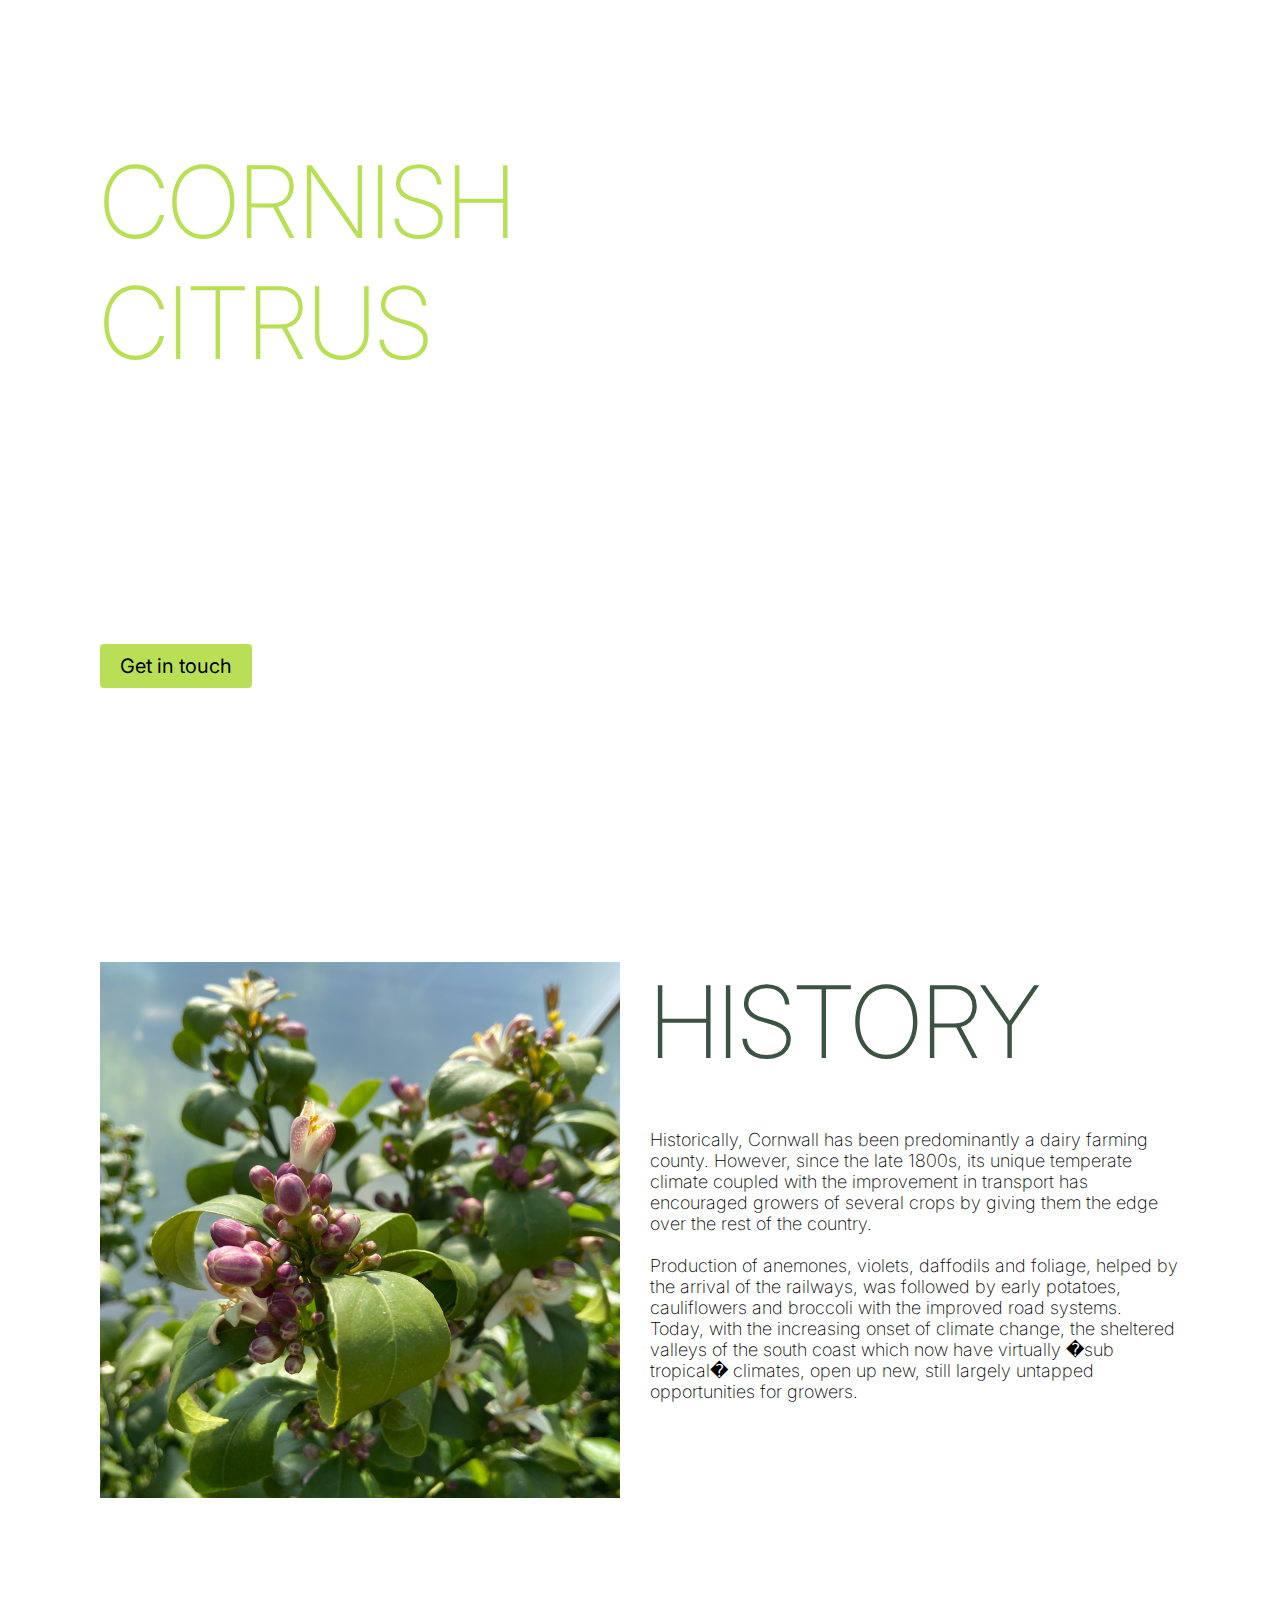
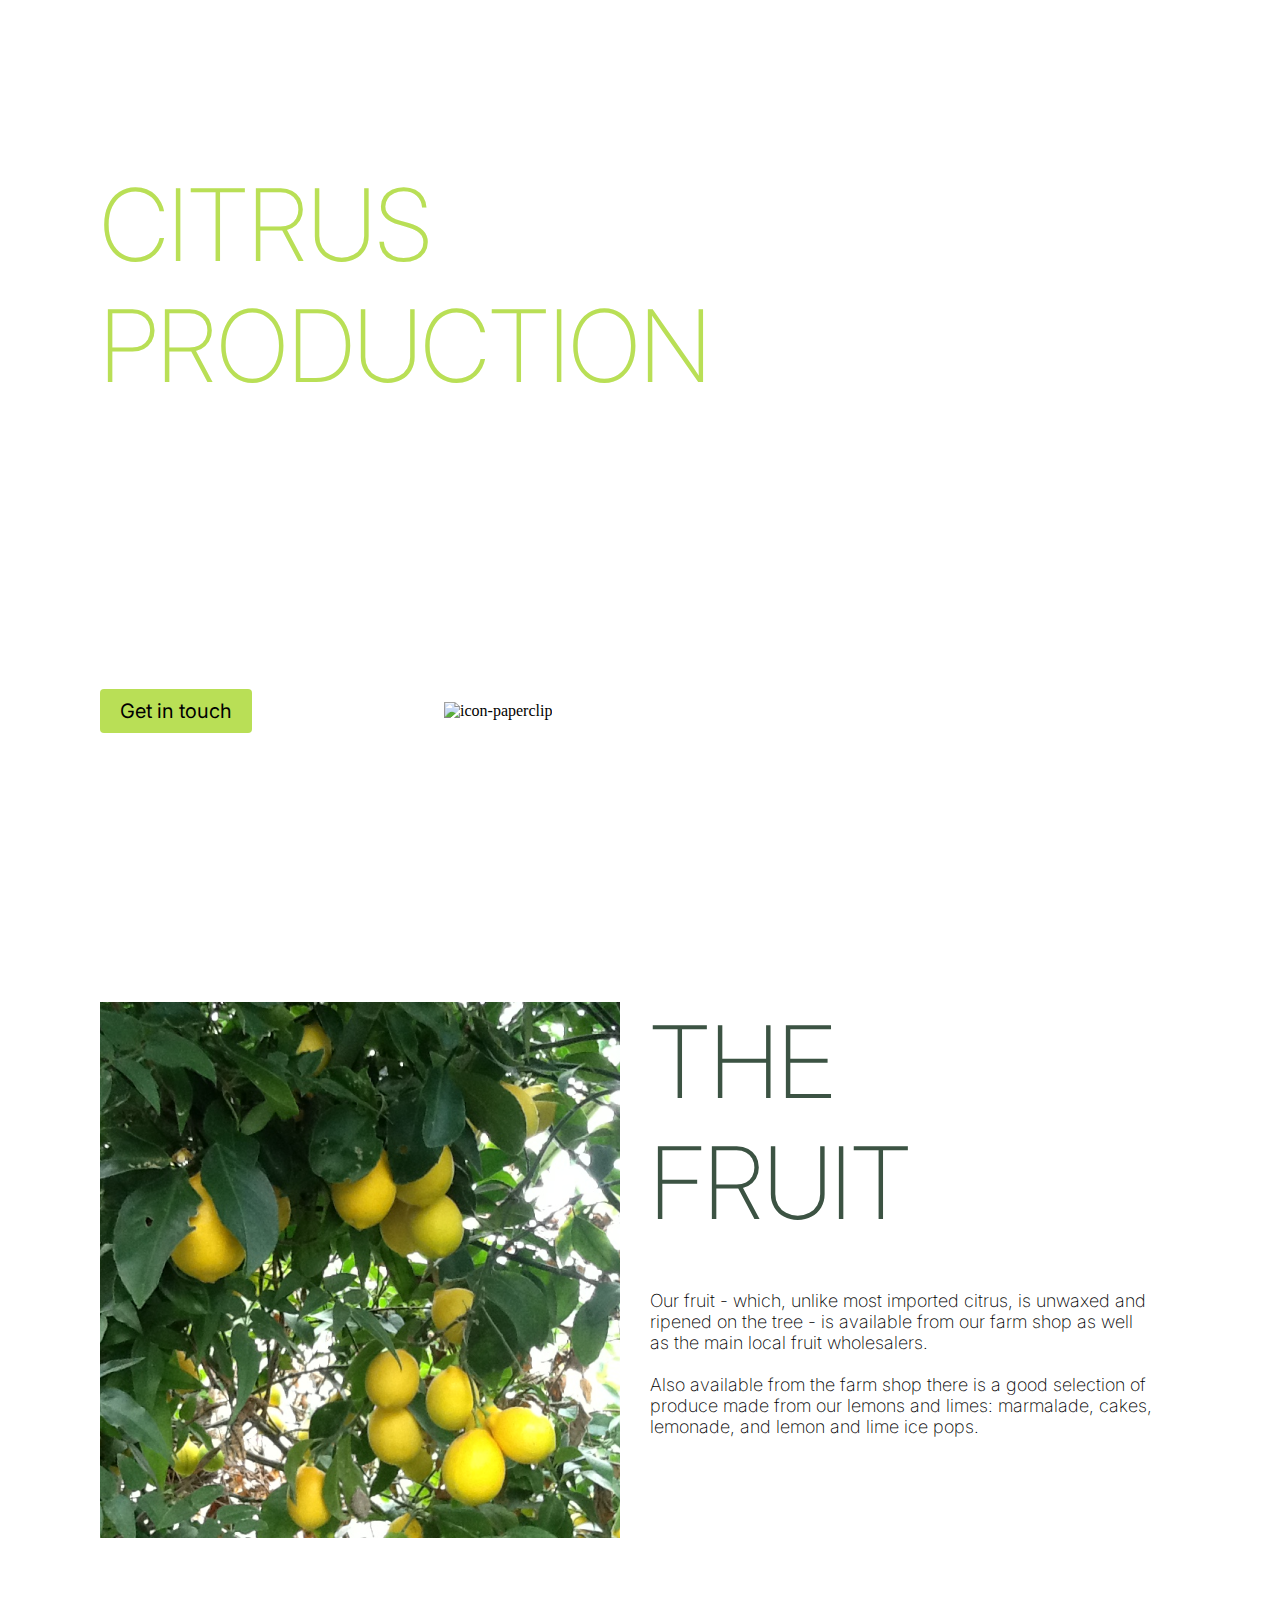
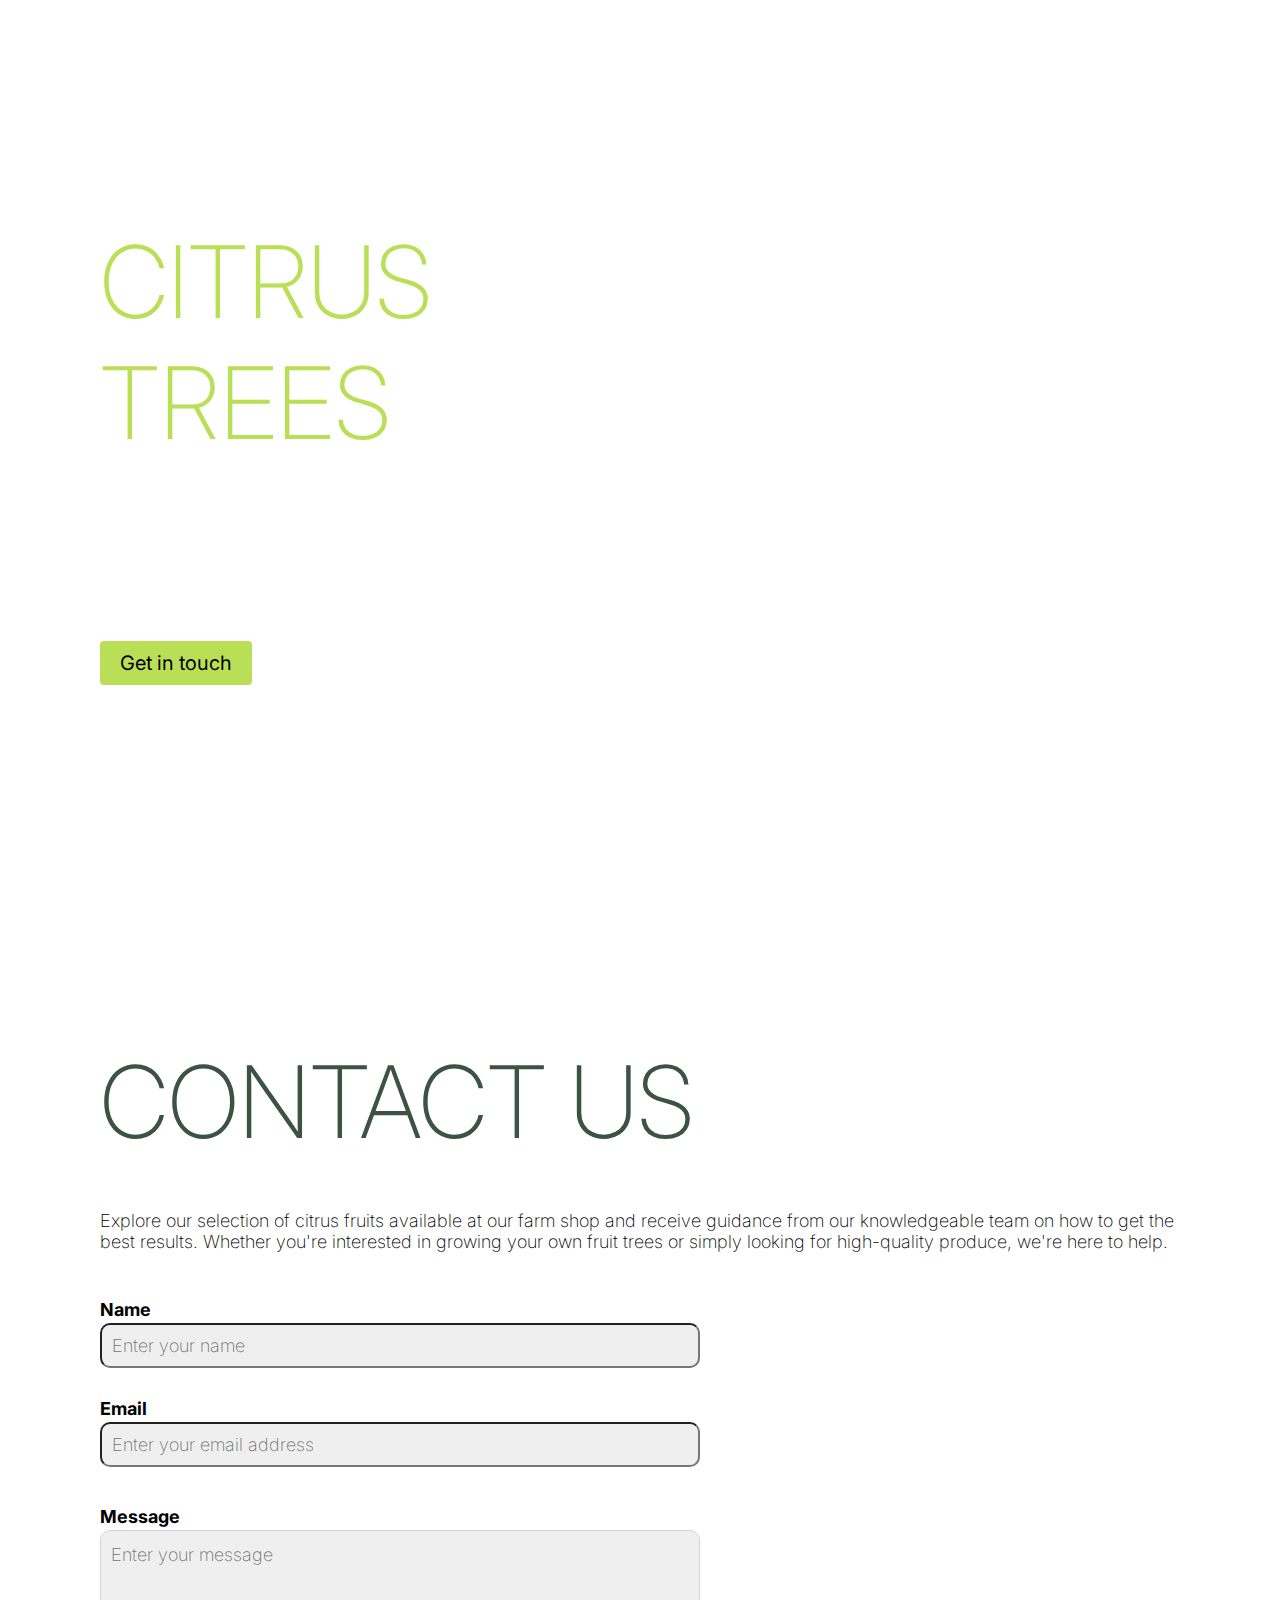
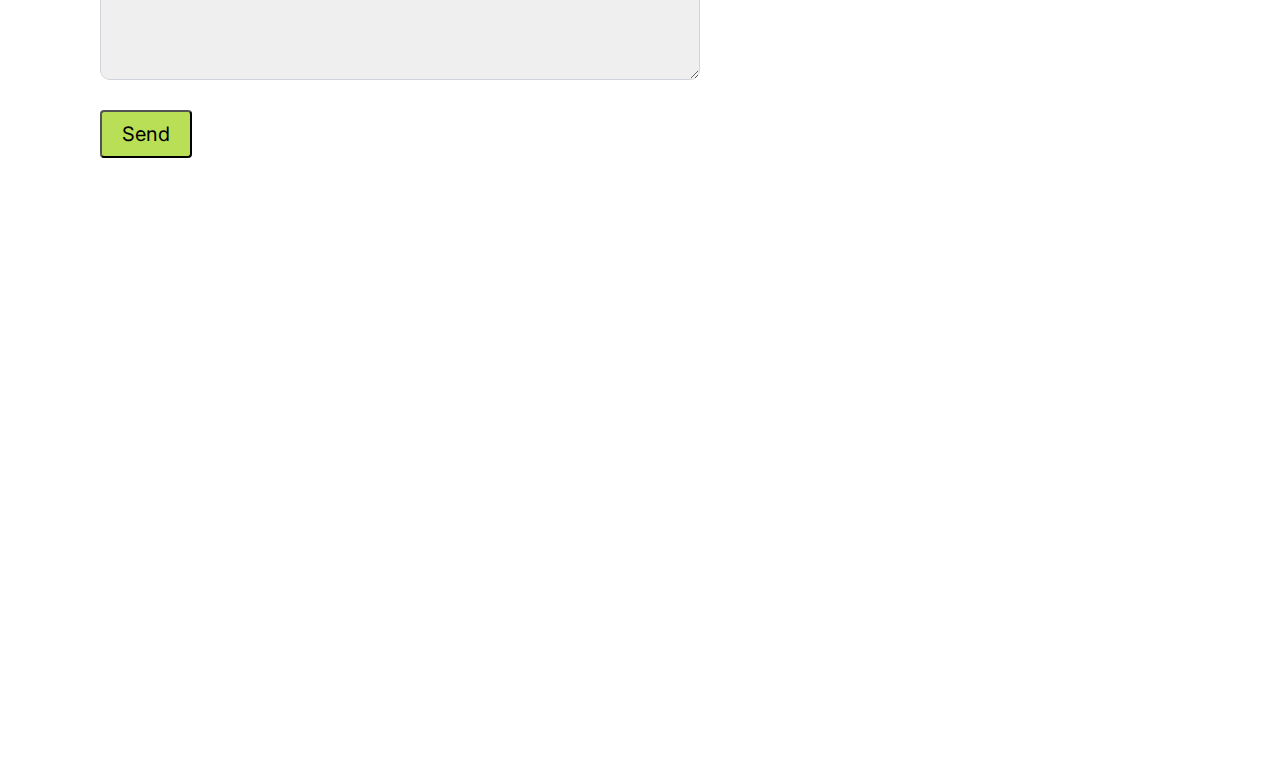
==== commit 3262ab56: "Amended all old files to match the current live site." ====
--- a/index.html
+++ b/index.html
@@ -1,337 +1,2559 @@
 <!DOCTYPE html>
+<!-- This code was generated using AnimaApp.com.
+This code is a high-fidelity prototype.
+Get developer-friendly React or HTML/CSS code for this project at: https://projects.animaapp.com?utm_source=hosted-code
+29/04/2023 08:08:30 -->
 <html>
+
 <head>
-    <title>Cornish Citrus - Citrus fruits grown in Cornwall</title>
     <meta http-equiv="content-type" content="text/html; charset=UTF-8">
-    <link rel="stylesheet" href="stylesheet.css">
+    <style type="text/css">
+        .turbo-progress-bar {
+            position: fixed;
+            display: block;
+            top: 0;
+            left: 0;
+            height: 3px;
+            background: #0076ff;
+            z-index: 9999;
+            transition: width 300ms ease-out, opacity 150ms 150ms ease-in;
+            transform: translate3d(0, 0, 0);
+        }
+    </style>
+    <style id="st_globalStyles">
+        /* SCROLLBAR */
+
+        [dark-scroll]::-webkit-scrollbar {
+            width: 10px;
+            height: 10px;
+        }
+
+        [dark-scroll]::-webkit-scrollbar-track-piece {
+            background-color: #2b2b2b;
+            border: 1px solid #1d1d1d;
+        }
+
+        [dark-scroll]::-webkit-scrollbar-thumb {
+            height: 10px;
+            background-color: #4d4d4d;
+        }
+
+            [dark-scroll]::-webkit-scrollbar-thumb:hover {
+                background-color: #5a5a5a;
+            }
+
+        /* LOAD PROGRESS */
+
+        .turbolinks-progress-bar {
+            height: 3px;
+            background-color: #ff6250;
+        }
+
+        /* GROUPING */
+
+        [data-id].ui-selecting {
+            box-shadow: inset 0 0 0 1px #4285f4 !important;
+        }
+
+        [data-id].ui-selected {
+            box-shadow: inset 0 0 0 1px #4285f4 !important;
+        }
+
+        /* CURSOR */
+
+        body[mode='comments'] * {
+            cursor: url('[data-uri]') 0 24, auto !important;
+        }
+
+        body[mode='code'] [data-id]:not(.hidden) {
+            cursor: default;
+        }
+
+        /* default node state */
+
+        body[mode='code'] [data-id]:not(.hidden),
+        body[mode='comments'] [data-id]:not(.hidden) {
+            pointer-events: all;
+        }
+
+        /* is_image */
+
+        body[mode='code'] [data-id].is_image [data-id],
+        body[mode='comments'] [data-id].is_image [data-id] {
+            pointer-events: none !important;
+        }
+
+        /* without a data-id or ignored */
+
+        [data-id].ignore,
+        body[mode='code'] *:not([data-id]) {
+            pointer-events: none !important;
+        }
+
+        /* disable transforms for ignored elements */
+
+
+        body[mode='code'] [data-id]:hover {
+            transform: none !important;
+        }
+    </style>
     <meta charset="utf-8">
-    <meta name="viewport" content="width=device-width">
-    <link rel="shortcut icon" type="image/png" href="/aged-grass-5628.animaapp.io_files/favicon.ico">
+    <meta name="viewport" content="width=device-width, initial-scale=1.0, maximum-scale=1.0">
+    <link rel="shortcut icon" type="image/png" href="aged-grass-5628.animaapp.io_files/favicon.jpg">
     <meta name="og:type" content="website">
     <meta name="twitter:card" content="photo">
-    <meta name="description" content="Cornish Citrus grows citrus fruits at Curgurrell Farm on the Roseland in Cornwall. We offer a wide range of citrus fruits grown under sustainable practices. Visit our farm shop or contact us for more information.">
-    <!-- Google tag (gtag.js) -->
-    <script async src="https://www.googletagmanager.com/gtag/js?id=G-Z93Z91EYPN"></script>
+
+    <style id="hotspots-styles">
+        .hotspot {
+            position: absolute;
+            border: 1px solid #2a9fd8;
+            background: rgba(0, 173, 255, 0.54);
+            opacity: 0;
+            z-index: -1;
+            pointer-events: none;
+        }
+    </style>
+
+    <style>
+        @import url("https://cdnjs.cloudflare.com/ajax/libs/meyer-reset/2.0/reset.min.css");
+
+        @import url("https://fonts.googleapis.com/css?family=Inter:200,700,400");
+
+
+        .screen textarea:focus,
+        .screen input:focus {
+            outline: none;
+        }
+
+        .screen * {
+            -webkit-font-smoothing: antialiased;
+            box-sizing: border-box;
+        }
+
+        .screen div {
+            -webkit-text-size-adjust: none;
+        }
+
+        .component-wrapper a {
+            display: contents;
+            pointer-events: auto;
+            text-decoration: none;
+        }
+
+        .component-wrapper * {
+            -webkit-font-smoothing: antialiased;
+            box-sizing: border-box;
+            pointer-events: none;
+        }
+
+        .component-wrapper a *,
+        .component-wrapper input,
+        .component-wrapper video,
+        .component-wrapper iframe {
+            pointer-events: auto;
+        }
+
+        .component-wrapper.not-ready,
+        .component-wrapper.not-ready * {
+            visibility: hidden !important;
+        }
+
+        .screen a {
+            display: contents;
+            text-decoration: none;
+        }
+
+        .full-width-a {
+            width: 100%;
+        }
+
+        .full-height-a {
+            height: 100%;
+        }
+
+        .container-center-vertical {
+            align-items: center;
+            display: flex;
+            flex-direction: row;
+            height: 100%;
+            pointer-events: none;
+        }
+
+            .container-center-vertical > * {
+                flex-shrink: 0;
+                pointer-events: auto;
+            }
+
+        .container-center-horizontal {
+            display: flex;
+            flex-direction: row;
+            justify-content: center;
+            pointer-events: none;
+            width: 100%;
+        }
+
+            .container-center-horizontal > * {
+                flex-shrink: 0;
+                pointer-events: auto;
+            }
+
+        .auto-animated div {
+            --z-index: -1;
+            opacity: 0;
+            position: absolute;
+        }
+
+        .auto-animated input {
+            --z-index: -1;
+            opacity: 0;
+            position: absolute;
+        }
+
+        .auto-animated .container-center-vertical,
+        .auto-animated .container-center-horizontal {
+            opacity: 1;
+        }
+
+        .overlay-base {
+            display: none;
+            height: 100%;
+            opacity: 0;
+            position: fixed;
+            top: 0;
+            width: 100%;
+        }
+
+            .overlay-base.animate-appear {
+                align-items: center;
+                animation: reveal 0.3s ease-in-out 1 normal forwards;
+                display: flex;
+                flex-direction: column;
+                justify-content: center;
+                opacity: 0;
+            }
+
+            .overlay-base.animate-disappear {
+                animation: reveal 0.3s ease-in-out 1 reverse forwards;
+                display: block;
+                opacity: 1;
+                pointer-events: none;
+            }
+
+                .overlay-base.animate-disappear * {
+                    pointer-events: none;
+                }
+
+        @keyframes reveal {
+            from {
+                opacity: 0
+            }
+
+            to {
+                opacity: 1
+            }
+        }
+
+        .animate-nodelay {
+            animation-delay: 0s;
+        }
+
+        .align-self-flex-start {
+            align-self: flex-start;
+        }
+
+        .align-self-flex-end {
+            align-self: flex-end;
+        }
+
+        .align-self-flex-center {
+            align-self: flex-center;
+        }
+
+        .valign-text-middle {
+            display: flex;
+            flex-direction: column;
+            justify-content: center;
+        }
+
+        .valign-text-bottom {
+            display: flex;
+            flex-direction: column;
+            justify-content: flex-end;
+        }
+
+        input:focus {
+            outline: none;
+        }
+
+        .listeners-active,
+        .listeners-active * {
+            pointer-events: auto;
+        }
+
+        .hidden,
+        .hidden * {
+            pointer-events: none;
+            visibility: hidden;
+        }
+
+        .smart-layers-pointers,
+        .smart-layers-pointers * {
+            pointer-events: auto;
+            visibility: visible;
+        }
+
+        .listeners-active-click,
+        .listeners-active-click * {
+            cursor: pointer;
+        }
+
+        * {
+            box-sizing: border-box;
+        }
+
+        :root {
+            --black: #000000;
+            --cape-cod: #3c5343;
+            --conifer: #b9df56;
+            --gallery: #efefef;
+            --white: #ffffff;
+            --font-size-l: 18px;
+            --font-size-m: 12px;
+            --font-size-s: 8px;
+            --font-size-xl: 20px;
+            --font-size-xxl: 40px;
+            --font-size-xxxl: 100px;
+            --font-family-inter: "Inter", Helvetica;
+        }
+
+        .inter-extra-light-black-18px {
+            color: var(--black);
+            font-family: var(--font-family-inter);
+            font-size: var(--font-size-l);
+            font-style: normal;
+            font-weight: 200;
+        }
+
+        .inter-normal-black-12px {
+            color: var(--black);
+            font-family: var(--font-family-inter);
+            font-size: var(--font-size-m);
+            font-style: normal;
+            font-weight: 400;
+        }
+
+        .inter-extra-light-black-12px {
+            color: var(--black);
+            font-family: var(--font-family-inter);
+            font-size: var(--font-size-m);
+            font-style: normal;
+            font-weight: 200;
+        }
+
+        .inter-normal-black-20px {
+            color: var(--black);
+            font-family: var(--font-family-inter);
+            font-size: var(--font-size-xl);
+            font-style: normal;
+            font-weight: 400;
+        }
+
+        .inter-extra-light-white-18px {
+            color: var(--white);
+            font-family: var(--font-family-inter);
+            font-size: var(--font-size-l);
+            font-style: normal;
+            font-weight: 200;
+        }
+
+        .inter-extra-light-white-12px {
+            color: var(--white);
+            font-family: var(--font-family-inter);
+            font-size: var(--font-size-m);
+            font-style: normal;
+            font-weight: 200;
+        }
+
+        .inter-extra-light-conifer-100px {
+            color: var(--conifer);
+            font-family: var(--font-family-inter);
+            font-size: var(--font-size-xxxl);
+            font-style: normal;
+            font-weight: 200;
+        }
+
+        .inter-extra-light-cape-cod-100px {
+            color: var(--cape-cod);
+            font-family: var(--font-family-inter);
+            font-size: var(--font-size-xxxl);
+            font-style: normal;
+            font-weight: 200;
+        }
+
+        .inter-bold-black-18px {
+            color: var(--black);
+            font-family: var(--font-family-inter);
+            font-size: var(--font-size-l);
+            font-style: normal;
+            font-weight: 700;
+        }
+
+        .inter-extra-light-conifer-40px {
+            color: var(--conifer);
+            font-family: var(--font-family-inter);
+            font-size: var(--font-size-xxl);
+            font-style: normal;
+            font-weight: 200;
+        }
+
+        .inter-extra-light-cape-cod-40px {
+            color: var(--cape-cod);
+            font-family: var(--font-family-inter);
+            font-size: var(--font-size-xxl);
+            font-style: normal;
+            font-weight: 200;
+        }
+
+        .inter-bold-black-12px {
+            color: var(--black);
+            font-family: var(--font-family-inter);
+            font-size: var(--font-size-m);
+            font-style: normal;
+            font-weight: 700;
+        }
+
+        :root {
+        }
+
+
+        .btn-green {
+            align-items: center;
+            background-color: var(--conifer);
+            border-radius: 4px;
+            display: flex;
+            gap: 10px;
+            height: auto;
+            justify-content: center;
+            mix-blend-mode: normal;
+            padding: 10px 20px;
+            position: relative;
+            width: fit-content;
+        }
+
+        .history {
+            background-color: transparent;
+            letter-spacing: 0.00px;
+            line-height: normal;
+            margin-top: -1.00px;
+            mix-blend-mode: normal;
+            position: relative;
+            text-align: left;
+        }
+
+        /* screen - webpage */
+
+        .webpage {
+            align-items: flex-start;
+            background-color: transparent;
+            border: 1px none;
+            display: flex;
+            flex-direction: column;
+            height: auto;
+            left: 0px;
+            min-width: 1200px;
+            overflow-x: hidden;
+            position: relative;
+            top: 0px;
+        }
+
+            .webpage .section-background-2bSy5K {
+                background: linear-gradient(180deg, rgb(60.00000022351742, 83.00000265240669, 67.00000360608101) 37.80438303947449%, rgba(60.00000022351742, 83.00000265240669, 67.00000360608101, 0.8199999928474426) 48.46877455711365%, rgba(60.00000022351742, 83.00000265240669, 67.00000360608101, 0) 57.742154598236084%);
+                background-color: transparent;
+                background-image: url(https://cdn.animaapp.com/projects/644ccf8a523fc274f72509d8/releases/644cd0304a2714cbbc68869c/img/section-background.png);
+                background-position: 50% 50%;
+                background-size: cover;
+            }
+
+            .webpage .section-hero-DKrH77 {
+                align-items: flex-start;
+                align-self: stretch;
+                gap: 173px;
+                height: 800px;
+                padding: 132px 350px 0px 0px;
+            }
+
+            .webpage .container-x2K3Sg {
+                height: auto;
+                padding: 0px 41px 0px 0px;
+                width: fit-content;
+            }
+
+            .webpage .title-5FkJ3c {
+                background-color: transparent;
+                letter-spacing: 0.00px;
+                line-height: normal;
+                margin-top: -1.00px;
+                mix-blend-mode: normal;
+                position: relative;
+                text-align: left;
+                width: 506px;
+            }
+
+            .webpage .cornish-citrus-is-ba-5FkJ3c {
+                align-self: stretch;
+                background-color: transparent;
+                color: var(--white);
+                font-family: var(--font-family-inter);
+                font-size: var(--font-size-xl);
+                font-style: normal;
+                font-weight: 200;
+                letter-spacing: 0.00px;
+                line-height: normal;
+                mix-blend-mode: normal;
+                position: relative;
+                text-align: left;
+                width: 700px
+            }
+
+            .webpage .btn-white-SjqKth {
+                gap: 10px;
+            }
+
+            .webpage .history-Wr3zbQ {
+                color: var(--white);
+                font-family: var(--font-family-inter);
+                font-size: var(--font-size-xl);
+                font-style: normal;
+                font-weight: 400;
+                white-space: nowrap;
+                width: fit-content;
+            }
+
+            .webpage .section-background-nvgCm4 {
+                background-color: var(--white);
+            }
+
+            .webpage .section-hero-H8Yovl {
+                align-items: center;
+                align-self: stretch;
+                gap: 30px;
+                height: 800px;
+                justify-content: center;
+                padding: 132px 0px;
+            }
+
+            .webpage .container-rh07ga {
+                align-self: stretch;
+                width: 520px;
+            }
+
+            .webpage .container-0YKbSn {
+                align-self: stretch;
+                width: fit-content;
+            }
+
+            .webpage .history-8nFf1J {
+                width: 450px;
+            }
+
+            .webpage .historically-cornwal-8nFf1J {
+                align-self: stretch;
+                background-color: transparent;
+                letter-spacing: 0.00px;
+                line-height: normal;
+                mix-blend-mode: normal;
+                position: relative;
+                text-align: left;
+            }
+
+            .webpage .section-background-8blMKj {
+                background: linear-gradient(180deg, rgb(60.00000022351742, 83.00000265240669, 67.00000360608101) 37.80438303947449%, rgba(60.00000022351742, 83.00000265240669, 67.00000360608101, 0.8199999928474426) 48.46877455711365%, rgba(60.00000022351742, 83.00000265240669, 67.00000360608101, 0) 57.742154598236084%);
+                background-color: transparent;
+                background-image: url(https://cdn.animaapp.com/projects/644ccf8a523fc274f72509d8/releases/644cd0304a2714cbbc68869c/img/section-background-2.png);
+                background-position: 50% 50%;
+                background-size: cover;
+            }
+
+            .webpage .section-hero-hOHXcs {
+                align-items: center;
+                gap: 30px;
+                height: 800px;
+                justify-content: center;
+                padding: 130px 0px;
+                width: fit-content;
+            }
+
+            .webpage .container-uJo1J4 {
+                height: auto;
+                margin-bottom: -1.00px;
+                margin-top: -1.00px;
+                padding: 0px 41px 0px 0px;
+                width: fit-content;
+            }
+
+            .webpage .citrus-production-O3UtXF {
+                background-color: transparent;
+                letter-spacing: 0.00px;
+                line-height: normal;
+                margin-top: -1.00px;
+                mix-blend-mode: normal;
+                position: relative;
+                text-align: left;
+                width: 679px;
+            }
+
+            .webpage .at-curgurrell-farm-h-O3UtXF {
+                align-self: stretch;
+                background-color: transparent;
+                letter-spacing: 0.00px;
+                line-height: normal;
+                mix-blend-mode: normal;
+                position: relative;
+                text-align: left;
+                width: 700px;
+            }
+
+            .webpage .btn-white-HPcJoy {
+                gap: 5px;
+            }
+
+            .webpage .the-farm-shop-aYSrAd {
+                background-color: transparent;
+                color: var(--white);
+                font-family: var(--font-family-inter);
+                font-size: var(--font-size-xl);
+                font-style: normal;
+                font-weight: 400;
+                letter-spacing: 0.00px;
+                line-height: normal;
+                margin-top: -1.00px;
+                mix-blend-mode: normal;
+                position: relative;
+                text-align: left;
+                white-space: nowrap;
+                width: fit-content;
+            }
+
+            .webpage .icon-paperclip-aYSrAd {
+                background-color: transparent;
+                height: 20.2762451171875px;
+                min-width: 20.2763671875px;
+                position: relative;
+            }
+
+            .webpage .section-background-ULgxfS {
+                background-color: var(--white);
+            }
+
+            .webpage .section-hero-ZqB3FD {
+                align-items: center;
+                align-self: stretch;
+                gap: 30px;
+                height: 800px;
+                justify-content: center;
+                padding: 132px 0px;
+            }
+
+            .webpage .container-hLSLmg {
+                align-self: stretch;
+                width: 520px;
+            }
+
+            .webpage .container-ASpEu3 {
+                align-self: stretch;
+                width: fit-content;
+            }
+
+            .webpage .the-fruit-KnJOa5 {
+                background-color: transparent;
+                letter-spacing: 0.00px;
+                line-height: normal;
+                margin-top: -1.00px;
+                mix-blend-mode: normal;
+                position: relative;
+                text-align: left;
+                width: 450px;
+            }
+
+            .webpage .our-fruit-which-unli-KnJOa5 {
+                align-self: stretch;
+                background-color: transparent;
+                letter-spacing: 0.00px;
+                line-height: normal;
+                mix-blend-mode: normal;
+                position: relative;
+                text-align: left;
+            }
+
+            .webpage .section-background-kInatZ {
+                background: linear-gradient(180deg, rgb(60.00000022351742, 83.00000265240669, 67.00000360608101) 37.80438303947449%, rgba(60.00000022351742, 83.00000265240669, 67.00000360608101, 0.8199999928474426) 48.46877455711365%, rgba(60.00000022351742, 83.00000265240669, 67.00000360608101, 0) 57.742154598236084%);
+                background-color: transparent;
+                background-image: url(https://cdn.animaapp.com/projects/644ccf8a523fc274f72509d8/releases/644cd0304a2714cbbc68869c/img/section-background-1.png);
+                background-position: 50% 50%;
+                background-size: cover;
+            }
+
+            .webpage .section-hero-YLwEoa {
+                align-items: flex-start;
+                align-self: stretch;
+                gap: 173px;
+                height: 800px;
+                padding: 132px 350px 0px 0px;
+            }
+
+            .webpage .container-CxJ5qj {
+                height: auto;
+                padding: 0px 41px 0px 0px;
+                width: fit-content;
+            }
+
+            .webpage .citrus-trees-VxHThb {
+                background-color: transparent;
+                letter-spacing: 0.00px;
+                line-height: normal;
+                margin-top: -1.00px;
+                mix-blend-mode: normal;
+                position: relative;
+                text-align: left;
+                width: 506px;
+            }
+
+            .webpage .for-anyone-wishing-t-VxHThb {
+                align-self: stretch;
+                background-color: transparent;
+                letter-spacing: 0.00px;
+                line-height: normal;
+                mix-blend-mode: normal;
+                position: relative;
+                text-align: left;
+                width: 700px;
+            }
+
+            .webpage .section-background-ymFs81 {
+                background-color: var(--white);
+            }
+
+            .webpage .section-hero-ip0Mde {
+                align-items: flex-start;
+                align-self: stretch;
+                flex-direction: column;
+                gap: 30px;
+                height: auto;
+                padding: 132px 0px;
+            }
+
+            .webpage .contact-us-psHiMa {
+                align-self: stretch;
+                background-color: transparent;
+                letter-spacing: 0.00px;
+                line-height: normal;
+                margin-top: -1.00px;
+                mix-blend-mode: normal;
+                position: relative;
+                text-align: left;
+            }
+
+            .webpage .explore-our-selectio-psHiMa {
+                align-self: stretch;
+                background-color: transparent;
+                letter-spacing: 0.00px;
+                line-height: normal;
+                mix-blend-mode: normal;
+                position: relative;
+                text-align: left;
+            }
+
+            .webpage .frame-6-psHiMa {
+                align-items: flex-start;
+                background-color: transparent;
+                display: flex;
+                flex-direction: column;
+                gap: 30px;
+                height: auto;
+                position: relative;
+                width: 600px;
+            }
+
+            .webpage .form-group-vpBJEm {
+                align-self: stretch;
+                background-color: transparent;
+                height: 69px;
+                min-width: 600px;
+                position: relative;
+            }
+
+            .webpage .frame-4-yvPxjW {
+                left: 0px;
+                top: 0px;
+                width: 600px;
+            }
+
+            .webpage .name-rGcC5o {
+                background-color: transparent;
+                height: 24px;
+                letter-spacing: 0.00px;
+                line-height: normal;
+                margin-top: -1.00px;
+                mix-blend-mode: normal;
+                position: relative;
+                text-align: left;
+                width: 65px;
+            }
+
+            .webpage .frame-3-rGcC5o {
+                height: 45px;
+            }
+
+            .webpage .enter-your-name-4iXl1y {
+                background-color: transparent;
+                height: 24px;
+                letter-spacing: 0.00px;
+                line-height: normal;
+                margin-top: -1.00px;
+                mix-blend-mode: normal;
+                position: relative;
+                text-align: left;
+                width: 158px;
+            }
+
+            .webpage .frame-4-vpBJEm {
+                align-self: stretch;
+            }
+
+            .webpage .email-zRhHok {
+                background-color: transparent;
+                height: 24px;
+                letter-spacing: 0.00px;
+                line-height: normal;
+                margin-top: -1.00px;
+                mix-blend-mode: normal;
+                position: relative;
+                text-align: left;
+                width: 65px;
+            }
+
+            .webpage .frame-3-zRhHok {
+                height: 45px;
+            }
+
+            .webpage .enter-your-email-GxiO3U {
+                background-color: transparent;
+                height: 24px;
+                letter-spacing: 0.00px;
+                line-height: normal;
+                margin-top: -1.00px;
+                mix-blend-mode: normal;
+                position: relative;
+                text-align: left;
+                width: 158px;
+            }
+
+            .webpage .frame-5-vpBJEm {
+                align-items: flex-start;
+                align-self: stretch;
+                background-color: transparent;
+                display: flex;
+                flex-direction: column;
+                height: auto;
+                position: relative;
+            }
+
+            .webpage .message-VQ5usL {
+                background-color: transparent;
+                height: 24px;
+                letter-spacing: 0.00px;
+                line-height: normal;
+                margin-top: -1.00px;
+                mix-blend-mode: normal;
+                position: relative;
+                text-align: left;
+                width: 125px;
+            }
+
+            .webpage .frame-3-VQ5usL {
+                height: 150px;
+            }
+
+            .webpage .enter-your-message-YfO5d5 {
+                background-color: transparent;
+                height: 32px;
+                letter-spacing: 0.00px;
+                line-height: normal;
+                margin-top: -1.00px;
+                mix-blend-mode: normal;
+                position: relative;
+                text-align: left;
+                width: 339px;
+            }
+
+            .webpage .section-background-ykw5T9 {
+                background-color: transparent;
+                background-image: url(https://cdn.animaapp.com/projects/644ccf8a523fc274f72509d8/releases/644cd0304a2714cbbc68869c/img/section-background-5.png);
+                background-position: 50% 50%;
+                background-size: cover;
+            }
+
+            .webpage .section-hero-6T9asp {
+                align-items: center;
+                align-self: stretch;
+                flex-direction: column;
+                gap: 30px;
+                height: auto;
+                justify-content: center;
+                padding: 132px 0px;
+            }
+
+            .webpage .about-us-history-cit-K0EAvj {
+                background-color: transparent;
+                letter-spacing: 0.00px;
+                line-height: normal;
+                margin-top: -1.00px;
+                mix-blend-mode: normal;
+                position: relative;
+                text-align: center;
+                width: 300px;
+            }
+
+            .webpage .copyright-cornish-citrus-K0EAvj {
+                background-color: transparent;
+                letter-spacing: 0.00px;
+                line-height: normal;
+                mix-blend-mode: normal;
+                position: relative;
+                text-align: center;
+            }
+
+            .webpage .btn-white {
+                align-items: center;
+                background-color: transparent;
+                border: 1px solid;
+                border-color: var(--white);
+                border-radius: 4px;
+                display: flex;
+                height: auto;
+                justify-content: center;
+                padding: 10px 20px;
+                position: relative;
+                width: fit-content;
+            }
+
+            .webpage .button-holder {
+                align-items: flex-start;
+                background-color: transparent;
+                display: flex;
+                gap: 24px;
+                height: auto;
+                position: relative;
+                width: fit-content;
+            }
+
+            .webpage .container {
+                align-items: flex-start;
+                background-color: transparent;
+                display: flex;
+                flex-direction: column;
+                gap: 29px;
+                position: relative;
+            }
+
+            .webpage .frame-3 {
+                align-items: flex-start;
+                align-self: stretch;
+                background-color: var(--gallery);
+                border-radius: 10px;
+                display: flex;
+                gap: 10px;
+                mix-blend-mode: normal;
+                overflow: hidden;
+                padding: 10px;
+                position: relative;
+            }
+
+            .webpage .frame-4 {
+                align-items: flex-start;
+                background-color: transparent;
+                display: flex;
+                flex-direction: column;
+                height: auto;
+                position: relative;
+            }
+
+            .webpage .get-in-touch {
+                background-color: transparent;
+                letter-spacing: 0.00px;
+                line-height: normal;
+                margin-top: -1.00px;
+                mix-blend-mode: normal;
+                position: relative;
+                text-align: left;
+                white-space: nowrap;
+                width: fit-content;
+            }
+
+            .webpage .image1-1 {
+                align-self: stretch;
+                background-color: transparent;
+                flex: 1;
+                height: 536px;
+                min-width: 520px;
+                mix-blend-mode: normal;
+                object-fit: cover;
+                position: relative;
+            }
+
+            .webpage .section-background {
+                align-items: flex-start;
+                align-self: stretch;
+                display: flex;
+                flex-direction: column;
+                gap: 10px;
+                height: auto;
+                mix-blend-mode: normal;
+                padding: 10px 100px;
+                position: relative;
+            }
+
+            .webpage .section-hero {
+                background-color: transparent;
+                display: flex;
+                position: relative;
+            }
+
+        /* screen - webpage-phone */
+
+        .webpage-phone {
+            align-items: flex-start;
+            background-color: var(--white);
+            border: 1px none;
+            border-color: white;
+            display: flex;
+            flex-direction: column;
+            height: auto;
+            left: 0px;
+            min-width: 290px;
+            mix-blend-mode: normal;
+            overflow: hidden;
+            overflow-x: hidden;
+            position: relative;
+            top: 0px;
+        }
+
+            .webpage-phone .section-background-KJmPOs {
+                background: linear-gradient(180deg, rgb(60.00000022351742, 83.00000265240669, 67.00000360608101) 47.426605224609375%, rgba(60.00000022351742, 83.00000265240669, 67.00000360608101, 0.08392125368118286) 69.45225596427917%, rgba(60.00000022351742, 83.00000265240669, 67.00000360608101, 0) 100%);
+                background-image: url(https://cdn.animaapp.com/projects/644ccf8a523fc274f72509d8/releases/644cd0304a2714cbbc68869c/img/section-background-3.png);
+                background-position: 50% 50%;
+                background-size: cover;
+                mix-blend-mode: normal;
+            }
+
+            .webpage-phone .section-hero-oqjta1 {
+                align-items: flex-start;
+                height: 600px;
+                padding: 40px 20px;
+            }
+
+            .webpage-phone .container-ljJL7H {
+                flex: 1;
+                gap: 20px;
+                height: auto;
+                padding: 20px 0px;
+            }
+
+            .webpage-phone .title-TxmpEQ {
+                align-self: stretch;
+                background-color: transparent;
+                letter-spacing: 0.00px;
+                line-height: normal;
+                margin-top: -1.00px;
+                mix-blend-mode: normal;
+                position: relative;
+                text-align: left;
+            }
+
+            .webpage-phone .cornish-citrus-is-ba-TxmpEQ {
+                align-self: stretch;
+                background-color: transparent;
+                letter-spacing: 0.00px;
+                line-height: normal;
+                mix-blend-mode: normal;
+                position: relative;
+                text-align: left;
+            }
+
+            .webpage-phone .btn-white-q926NZ {
+                border-color: var(--white);
+            }
+
+            .webpage-phone .history-chTSkr {
+                color: var(--white);
+                font-family: var(--font-family-inter);
+                font-size: var(--font-size-m);
+                font-style: normal;
+                font-weight: 400;
+                width: fit-content;
+            }
+
+            .webpage-phone .section-hero-fTIPNP {
+                align-items: flex-start;
+                flex-direction: column;
+                gap: 20px;
+                height: 100%;
+                padding: 20px;
+            }
+
+            .webpage-phone .container-oLTk51 {
+                align-self: stretch;
+                gap: 20px;
+                height: auto;
+                padding: 20px 0px;
+            }
+
+            .webpage-phone .history-8mENe0 {
+                align-self: stretch;
+                white-space: nowrap;
+            }
+
+            .webpage-phone .historically-cornwal-8mENe0 {
+                align-self: stretch;
+                background-color: transparent;
+                letter-spacing: 0.00px;
+                line-height: normal;
+                mix-blend-mode: normal;
+                position: relative;
+                text-align: left;
+            }
+
+            .webpage-phone .container-6SghmM {
+                align-self: stretch;
+                flex: 1;
+                gap: 29px;
+            }
+
+            .webpage-phone .image1-1-yOz3a0 {
+                height: 222px;
+            }
+
+            .webpage-phone .section-background-yOxtNu {
+                background: linear-gradient(180deg, rgb(60.00000022351742, 83.00000265240669, 67.00000360608101) 47.426605224609375%, rgba(60.00000022351742, 83.00000265240669, 67.00000360608101, 0.08392125368118286) 69.45225596427917%, rgba(60.00000022351742, 83.00000265240669, 67.00000360608101, 0) 100%);
+                background-image: url(https://cdn.animaapp.com/projects/644ccf8a523fc274f72509d8/releases/644cd0304a2714cbbc68869c/img/section-background-4.png);
+                background-position: 50% 50%;
+                background-size: cover;
+                mix-blend-mode: normal;
+            }
+
+            .webpage-phone .section-hero-4aRKYK {
+                align-items: flex-start;
+                height: 600px;
+                padding: 20px;
+            }
+
+            .webpage-phone .container-5VCoSx {
+                flex: 1;
+                gap: 20px;
+                height: auto;
+                padding: 20px 0px;
+            }
+
+            .webpage-phone .citrus-production-ufhBk4 {
+                align-self: stretch;
+                background-color: transparent;
+                letter-spacing: 0.00px;
+                line-height: normal;
+                margin-top: -1.00px;
+                mix-blend-mode: normal;
+                position: relative;
+                text-align: left;
+            }
+
+            .webpage-phone .at-curgurrell-farm-h-ufhBk4 {
+                align-self: stretch;
+                background-color: transparent;
+                letter-spacing: 0.00px;
+                line-height: normal;
+                mix-blend-mode: normal;
+                position: relative;
+                text-align: left;
+            }
+
+            .webpage-phone .btn-white-6M1hHv {
+                border-color: var(--white);
+            }
+
+            .webpage-phone .the-farm-shop-DnCYx6 {
+                background-color: transparent;
+                color: var(--white);
+                font-family: var(--font-family-inter);
+                font-size: var(--font-size-m);
+                font-style: normal;
+                font-weight: 400;
+                letter-spacing: 0.00px;
+                line-height: normal;
+                margin-top: -1.00px;
+                mix-blend-mode: normal;
+                position: relative;
+                text-align: left;
+                width: fit-content;
+            }
+
+            .webpage-phone .icon-paperclip-DnCYx6 {
+                background-color: transparent;
+                height: 12.567031860351562px;
+                min-width: 12.5673828125px;
+                position: relative;
+            }
+
+            .webpage-phone .section-hero-DSF4pm {
+                align-items: flex-start;
+                flex-direction: column;
+                gap: 20px;
+                height: 100%;
+                padding: 20px;
+            }
+
+            .webpage-phone .container-r4FeaJ {
+                align-self: stretch;
+                gap: 20px;
+                height: auto;
+                padding: 20px 0px;
+            }
+
+            .webpage-phone .the-fruit-GelHnT {
+                align-self: stretch;
+                background-color: transparent;
+                letter-spacing: 0.00px;
+                line-height: normal;
+                margin-top: -1.00px;
+                mix-blend-mode: normal;
+                position: relative;
+                text-align: left;
+                white-space: nowrap;
+            }
+
+            .webpage-phone .our-fruit-which-unli-GelHnT {
+                align-self: stretch;
+                background-color: transparent;
+                letter-spacing: 0.00px;
+                line-height: normal;
+                mix-blend-mode: normal;
+                position: relative;
+                text-align: left;
+            }
+
+            .webpage-phone .citrus-trees-HEgCKW {
+                width: fit-content;
+            }
+
+            .webpage-phone .btn-white-VjTRLd {
+                border-color: var(--black);
+            }
+
+            .webpage-phone .contact-us-mGQaRr {
+                width: fit-content;
+            }
+
+            .webpage-phone .container-xx4SEu {
+                align-self: stretch;
+                flex: 1;
+                gap: 29px;
+            }
+
+            .webpage-phone .image1-1-zfLf5i {
+                height: 257px;
+            }
+
+            .webpage-phone .section-background-xGpdyf {
+                background: linear-gradient(180deg, rgb(60.00000022351742, 83.00000265240669, 67.00000360608101) 47.426605224609375%, rgba(60.00000022351742, 83.00000265240669, 67.00000360608101, 0.08392125368118286) 69.45225596427917%, rgba(60.00000022351742, 83.00000265240669, 67.00000360608101, 0) 100%);
+                background-image: url(https://cdn.animaapp.com/projects/644ccf8a523fc274f72509d8/releases/644cd0304a2714cbbc68869c/img/section-background-6.png);
+                background-position: 50% 50%;
+                background-size: cover;
+                mix-blend-mode: normal;
+            }
+
+            .webpage-phone .section-hero-YNlCju {
+                align-items: flex-start;
+                height: 600px;
+                padding: 20px;
+            }
+
+            .webpage-phone .container-AFJlZR {
+                flex: 1;
+                gap: 20px;
+                height: auto;
+                padding: 20px 0px;
+            }
+
+            .webpage-phone .citrus-trees-6cDRGZ {
+                align-self: stretch;
+                white-space: nowrap;
+            }
+
+            .webpage-phone .for-anyone-wishing-t-6cDRGZ {
+                align-self: stretch;
+                background-color: transparent;
+                letter-spacing: 0.00px;
+                line-height: normal;
+                mix-blend-mode: normal;
+                position: relative;
+                text-align: left;
+            }
+
+            .webpage-phone .section-hero-lS01nJ {
+                align-items: flex-start;
+                flex-direction: column;
+                gap: 20px;
+                height: 600px;
+                padding: 20px;
+            }
+
+            .webpage-phone .container-g25p1V {
+                align-self: stretch;
+                gap: 20px;
+                height: auto;
+                padding: 20px 0px;
+            }
+
+            .webpage-phone .contact-us-3sMqwP {
+                align-self: stretch;
+                white-space: nowrap;
+            }
+
+            .webpage-phone .explore-our-selectio-3sMqwP {
+                align-self: stretch;
+                background-color: transparent;
+                letter-spacing: 0.00px;
+                line-height: normal;
+                mix-blend-mode: normal;
+                position: relative;
+                text-align: left;
+            }
+
+            .webpage-phone .frame-6-3sMqwP {
+                align-items: flex-start;
+                background-color: transparent;
+                display: flex;
+                flex-direction: column;
+                gap: 15px;
+                height: auto;
+                position: relative;
+                width: 280px;
+            }
+
+            .webpage-phone .form-group-Bse1R3 {
+                height: 55px;
+            }
+
+            .webpage-phone .name-RbR4Mn {
+                background-color: transparent;
+                letter-spacing: 0.00px;
+                line-height: normal;
+                margin-top: -1.00px;
+                mix-blend-mode: normal;
+                position: relative;
+                text-align: left;
+                width: fit-content;
+            }
+
+            .webpage-phone .frame-3-RbR4Mn {
+                padding: 10px;
+            }
+
+            .webpage-phone .enter-your-name-8xKT5y {
+                background-color: transparent;
+                letter-spacing: 0.00px;
+                line-height: normal;
+                margin-top: -1.00px;
+                mix-blend-mode: normal;
+                position: relative;
+                text-align: left;
+                width: fit-content;
+            }
+
+            .webpage-phone .form-group-Dv22xz {
+                height: 55px;
+            }
+
+            .webpage-phone .email-9MgFDw {
+                background-color: transparent;
+                letter-spacing: 0.00px;
+                line-height: normal;
+                margin-top: -1.00px;
+                mix-blend-mode: normal;
+                position: relative;
+                text-align: left;
+                width: fit-content;
+            }
+
+            .webpage-phone .frame-3-9MgFDw {
+                padding: 10px;
+            }
+
+            .webpage-phone .enter-your-email-VFxCye {
+                background-color: transparent;
+                letter-spacing: 0.00px;
+                line-height: normal;
+                margin-top: -1.00px;
+                mix-blend-mode: normal;
+                position: relative;
+                text-align: left;
+                width: fit-content;
+            }
+
+            .webpage-phone .form-group-M0Sayx {
+                height: 102px;
+            }
+
+            .webpage-phone .message-mqFxaw {
+                background-color: transparent;
+                letter-spacing: 0.00px;
+                line-height: normal;
+                margin-top: -1.00px;
+                mix-blend-mode: normal;
+                position: relative;
+                text-align: left;
+                width: fit-content;
+            }
+
+            .webpage-phone .frame-3-mqFxaw {
+                padding: 10px 10px 57px;
+            }
+
+            .webpage-phone .please-type-your-message-here-SxQdiw {
+                background-color: transparent;
+                letter-spacing: 0.00px;
+                line-height: normal;
+                margin-top: -1.00px;
+                mix-blend-mode: normal;
+                position: relative;
+                text-align: left;
+                width: fit-content;
+            }
+
+            .webpage-phone .send-51w0FF {
+                background-color: transparent;
+                letter-spacing: 0.00px;
+                border-radius: 10px;
+                line-height: normal;
+                margin-top: -1.00px;
+                mix-blend-mode: normal;
+                position: relative;
+                text-align: left;
+                width: fit-content;
+            }
+
+            .webpage-phone .section-background-xkjiES {
+                background-image: url(https://cdn.animaapp.com/projects/644ccf8a523fc274f72509d8/releases/644cd0304a2714cbbc68869c/img/section-background-7@2x.png);
+                background-position: 50% 50%;
+                background-size: cover;
+                mix-blend-mode: normal;
+            }
+
+            .webpage-phone .section-hero-KW8Tfk {
+                align-items: flex-start;
+                flex-direction: column;
+                gap: 20px;
+                height: auto;
+                padding: 20px;
+            }
+
+            .webpage-phone .section-hero-WdiVbx {
+                align-items: center;
+                flex-direction: column;
+                gap: 30px;
+                height: auto;
+                justify-content: center;
+                padding: 20px 0px;
+            }
+
+            .webpage-phone .about-us-history-cit-Ib7eko {
+                background-color: transparent;
+                letter-spacing: 0.00px;
+                line-height: normal;
+                margin-top: -1.00px;
+                mix-blend-mode: normal;
+                position: relative;
+                text-align: center;
+                width: 300px;
+            }
+
+            .webpage-phone .copyright-cornish-citrus-Ib7eko {
+                background-color: transparent;
+                color: var(--white);
+                font-family: var(--font-family-inter);
+                font-size: var(--font-size-s);
+                font-style: normal;
+                font-weight: 200;
+                letter-spacing: 0.00px;
+                line-height: normal;
+                mix-blend-mode: normal;
+                position: relative;
+                text-align: center;
+                width: 300px;
+            }
+
+            .webpage-phone .btn-white {
+                align-items: center;
+                background-color: transparent;
+                border: 1px solid;
+                border-color: var(--white);
+                border-radius: 4px;
+                display: flex;
+                gap: 10px;
+                height: auto;
+                justify-content: center;
+                padding: 10px 20px;
+                position: relative;
+                width: fit-content;
+            }
+
+            .webpage-phone .btn-black {
+                align-items: center;
+                background-color: transparent;
+                border: 1px solid;
+                border-color: var(--black);
+                border-radius: 4px;
+                display: flex;
+                gap: 10px;
+                height: auto;
+                justify-content: center;
+                padding: 10px 20px;
+                position: relative;
+                width: fit-content;
+            }
+
+            .webpage-phone .button-holder {
+                align-items: flex-start;
+                align-self: stretch;
+                background-color: transparent;
+                display: flex;
+                gap: 10px;
+                height: auto;
+                position: relative;
+            }
+
+            .webpage-phone .citrus-trees {
+                background-color: transparent;
+                letter-spacing: 0.00px;
+                line-height: normal;
+                margin-top: -1.00px;
+                mix-blend-mode: normal;
+                position: relative;
+                text-align: left;
+            }
+
+            .webpage-phone .contact-us {
+                background-color: transparent;
+                letter-spacing: 0.00px;
+                line-height: normal;
+                margin-top: -1.00px;
+                mix-blend-mode: normal;
+                position: relative;
+                text-align: left;
+            }
+
+            .webpage-phone .container {
+                align-items: flex-start;
+                background-color: transparent;
+                display: flex;
+                flex-direction: column;
+                position: relative;
+            }
+
+            .webpage-phone .form-group {
+                align-self: stretch;
+                background-color: transparent;
+                min-width: 280px;
+                position: relative;
+            }
+
+            .webpage-phone .frame-3 {
+                align-items: flex-start;
+                align-self: stretch;
+                background-color: var(--gallery);
+                border-radius: 10px;
+                display: flex;
+                gap: 10px;
+                height: auto;
+                mix-blend-mode: normal;
+                overflow: hidden;
+                position: relative;
+                margin-bottom: 10px;
+            }
+
+        input {
+            align-items: flex-start;
+            align-self: stretch;
+            background-color: var(--gallery);
+            border-radius: 10px;
+            display: flex;
+            gap: 10px;
+            height: auto;
+            mix-blend-mode: normal;
+            overflow: hidden;
+            position: relative;
+            margin-bottom: 10px;
+            box-shadow: none;
+        }
+
+        textarea {
+            display: inline-block;
+            padding: 0.375rem 0.75rem;
+            border-radius: 0.25rem;
+            border: 1px solid #ced4da;
+            line-height: 1.5;
+            color: #495057;
+            background-color: #fff;
+            background-clip: padding-box;
+            transition: border-color 0.15s ease-in-out, box-shadow 0.15s ease-in-out;
+        }
+
+        .webpage-phone .frame-4 {
+            align-items: flex-start;
+            background-color: transparent;
+            display: flex;
+            flex-direction: column;
+            gap: 5px;
+            height: auto;
+            left: 0px;
+            position: relative;
+            top: 0px;
+            width: 280px;
+        }
+
+        .webpage-phone .get-in-touch {
+            background-color: transparent;
+            letter-spacing: 0.00px;
+            line-height: normal;
+            margin-top: -1.00px;
+            mix-blend-mode: normal;
+            position: relative;
+            text-align: left;
+            width: fit-content;
+        }
+
+        .webpage-phone .image1-1 {
+            align-self: stretch;
+            background-color: transparent;
+            flex: 1;
+            min-width: 200px;
+            mix-blend-mode: normal;
+            object-fit: cover;
+            position: relative;
+        }
+
+        .webpage-phone .section-background {
+            align-items: flex-start;
+            align-self: stretch;
+            background-color: transparent;
+            display: flex;
+            flex-direction: column;
+            height: auto;
+            position: relative;
+        }
+
+        .webpage-phone .section-hero {
+            align-self: stretch;
+            background-color: transparent;
+            display: flex;
+            position: relative;
+        }
+
+        @media screen and (max-width: 1199px) {
+            .screen.webpage {
+                display: none;
+            }
+        }
+
+        @media screen and (min-width: 1200px) {
+            .screen.webpage-phone {
+                display: none;
+            }
+        }
+    </style>
+    <style id="action-links-styles">
+        @import url('https://fonts.googleapis.com/css2?family=Mulish&display=swap');
+
+        #anima-interface {
+            transition: all 0.5s ease-in-out;
+        }
+
+        #anima-watermark {
+            transition: all 0.5s ease-in-out;
+            display: none;
+        }
+
+        #anima-watermark-link {
+            position: fixed;
+            bottom: 20px;
+            height: 30px;
+            border-radius: 1000px;
+            background: #3B3B3B;
+            display: flex;
+            align-items: center;
+            justify-content: center;
+            cursor: pointer;
+            user-select: none;
+            transition: width 0.25s cubic-bezier(0.175, 0.885, 0.320, 1.275);
+            text-decoration: none;
+            color: #fff;
+            padding: 8px 16px 8px 11px;
+            font-family: Mulish, sans-serif;
+            font-size: 12px;
+        }
+
+            #anima-watermark-link .text {
+                margin-left: 6px;
+            }
+
+        .omniview-anima-action-links .link {
+            height: 30px;
+            width: 30px;
+            border-radius: 1000px;
+            background: #3B3B3B;
+            display: flex;
+            align-items: center;
+            justify-content: center;
+            cursor: pointer;
+            user-select: none;
+            transition: width 0.25s cubic-bezier(0.175, 0.885, 0.320, 1.275);
+            text-decoration: none;
+            color: #fff;
+        }
+
+        .omniview-anima-action-links #comment-link .text,
+        .omniview-anima-action-links #code-link .text {
+            display: none;
+            font-size: 12px;
+            margin-right: 5px;
+        }
+
+        .omniview-anima-action-links #comment-link:hover,
+        .omniview-anima-action-links #code-link:hover {
+            width: 105px;
+        }
+
+        .omniview-anima-action-links #comment-link.pop-active,
+        .omniview-anima-action-links #code-link.pop-active {
+            width: 105px;
+            background: #FF6250;
+        }
+
+            .omniview-anima-action-links #comment-link.pop-active .text,
+            .omniview-anima-action-links #code-link.pop-active .text {
+                display: block
+            }
+
+        .omniview-anima-action-links #comment-link:hover .text,
+        .omniview-anima-action-links #code-link:hover .text {
+            display: block;
+        }
+
+        .link.navigation {
+            position: fixed;
+            left: 50%;
+            transform: translateX(-50%);
+            width: auto;
+            height: 32px;
+            color: #fff;
+            font-size: 12px;
+            cursor: default;
+            padding: 0 5px;
+        }
+
+            .link.navigation .icon {
+                margin: 0 6px;
+                fill: none;
+                stroke: currentColor;
+                cursor: pointer;
+            }
+
+                .link.navigation .icon.disabled {
+                    opacity: 0.5;
+                    cursor: default;
+                }
+
+
+            .link.navigation .home-icon {
+                margin-left: 6px;
+                fill: currentColor;
+                stroke: currentColor;
+                cursor: pointer;
+            }
+
+        .omniview-anima-action-links .restart {
+            height: 30px;
+            padding: 0 12px;
+            background: #3B3B3B;
+            border-radius: 1000px;
+            display: flex;
+            align-items: center;
+            justify-content: center;
+            cursor: pointer;
+            color: #f1f1f1;
+            font-size: 12px;
+        }
+
+        .omniview-anima-action-links {
+            display: flex;
+            align-items: center;
+            position: fixed;
+            bottom: 20px;
+            right: 20px;
+            font-family: Mulish, sans-serif;
+            transition: all 0.5s ease-in-out;
+            opacity: 1;
+        }
+
+            .omniview-anima-action-links > * + * {
+                margin-right: 0;
+                margin-left: 10px;
+            }
+
+        .idle {
+            opacity: 0;
+            pointer-events: none;
+        }
+
+        #popoverOpener {
+            position: absolute;
+            left: 50%;
+            margin-left: -10vw;
+            text-align: center;
+            top: 45vh;
+            width: 20vw;
+        }
+
+
+        .popover {
+            position: absolute;
+            top: 0;
+            left: 0;
+            z-index: 1060;
+            display: none;
+            font-family: "sans-serif";
+            font-size: 14px;
+            background-color: #fff;
+            border-radius: 10px;
+            box-shadow: 0 5px 10px rgba(0, 0, 0, .2);
+        }
+
+            .popover.top {
+                margin-top: -12px
+            }
+
+            .popover.right {
+                margin-left: 10px
+            }
+
+            .popover.bottom {
+                margin-top: 10px
+            }
+
+            .popover.left {
+                margin-left: -10px
+            }
+
+        .popover-title {
+            padding: 8px 14px;
+            margin: 0;
+            font-size: 14px;
+            background-color: #f7f7f7;
+            border-bottom: 1px solid #ebebeb;
+            border-radius: 5px 5px 0 0
+        }
+
+        .popover-content {
+            height: 100%;
+            width: 100%;
+            display: flex;
+            overflow: hidden;
+            font-family: Mulish, sans-serif;
+        }
+
+
+
+        .popover > .arrow,
+        .popover > .arrow:after {
+            position: absolute;
+            display: block;
+            width: 0;
+            height: 0;
+            border-color: transparent;
+            border-style: solid
+        }
+
+        .popover > .arrow {
+            border-width: 11px
+        }
+
+            .popover > .arrow:after {
+                content: "";
+                border-width: 10px
+            }
+
+        .popover.top > .arrow {
+            bottom: -11px;
+            left: 50%;
+            margin-left: -11px;
+            border-top-color: #999;
+            border-top-color: rgba(0, 0, 0, .25);
+            border-bottom-width: 0
+        }
+
+            .popover.top > .arrow:after {
+                bottom: 1px;
+                margin-left: -10px;
+                content: " ";
+                border-top-color: #fff;
+                border-bottom-width: 0
+            }
+
+        .popover.right > .arrow {
+            top: 50%;
+            left: -11px;
+            margin-top: -11px;
+            border-right-color: #999;
+            border-right-color: rgba(0, 0, 0, .25);
+            border-left-width: 0
+        }
+
+            .popover.right > .arrow:after {
+                bottom: -10px;
+                left: 1px;
+                content: " ";
+                border-right-color: #fff;
+                border-left-width: 0
+            }
+
+        .popover.bottom > .arrow {
+            top: -11px;
+            left: 50%;
+            margin-left: -11px;
+            border-top-width: 0;
+            border-bottom-color: #999;
+            border-bottom-color: rgba(0, 0, 0, .25)
+        }
+
+            .popover.bottom > .arrow:after {
+                top: 1px;
+                margin-left: -10px;
+                content: " ";
+                border-top-width: 0;
+                border-bottom-color: #fff
+            }
+
+        .popover.left > .arrow {
+            top: 50%;
+            right: -11px;
+            margin-top: -11px;
+            border-right-width: 0;
+            border-left-color: #999;
+            border-left-color: rgba(0, 0, 0, .25)
+        }
+
+            .popover.left > .arrow:after {
+                right: 1px;
+                bottom: -10px;
+                content: " ";
+                border-right-width: 0;
+                border-left-color: #fff
+            }
+
+
+
+        #anima-comment-popover,
+        #anima-code-popover {
+            background: #333333;
+            color: #fff;
+        }
+
+            #anima-comment-popover.top > .arrow,
+            #anima-comment-popover.top > .arrow:after,
+            #anima-code-popover.top > .arrow:after,
+            #anima-code-popover.top > .arrow {
+                border-top-color: #333;
+            }
+
+            #anima-comment-popover .btn,
+            #anima-code-popover .btn {
+                display: flex;
+                flex-direction: row;
+                align-items: center;
+                padding: 6px 20px;
+                background: #FF6250;
+                color: #fff;
+                border-radius: 100px;
+                width: max-content;
+                text-decoration: none;
+            }
+
+        @media screen and (max-width: 550px) {
+            #anima-watermark-link {
+                padding: 6px !important;
+            }
+
+                #anima-watermark-link .text {
+                    display: none !important;
+                }
+        }
+    </style>
+
 </head>
-<style id="action-links-styles">
-    @import url("https://fonts.googleapis.com/css?family=Inter:200,700,400");
-</style>
-<!-- BODY STRUCTURE STARTS HERE -->
-<body style="margin: 0;"><input type="hidden" id="anPageName" name="page" value="webpage">
-  <div class="webpage screen " data-id="299:47">
-    <div class="section-background-2bSy5K section-background" data-id="299:20-9fcdc416-46c9-4772-a32c-e32d3f5374fe">
-      <div class="section-hero-DKrH77 section-hero" data-id="299:24">
-        <div class="container-x2K3Sg container" data-id="299:28">
-          <h1 class="title-5FkJ3c inter-extra-light-conifer-100px" data-id="290:78">CORNISH CITRUS</h1>
-          <p class="cornish-citrus-is-ba-5FkJ3c" data-id="290:79">Cornish
-            Citrus is based at Curgurrell Farm near Portscatho on Cornwall’s
-            beautiful Roseland Peninsula. The unique climate here in the sheltered
-            valley which runs down to the shore, encouraged us to trial a wide range
-            of plants, including several varieties of citrus, when we moved to the
-            farm back in 1996.</p>
-          <div class="button-holder" data-id="299:27">
-            <div class="btn-green" data-id="293:10">
-              <a href="#contactus" class="get-in-touch inter-normal-black-20px" data-id="293:11">Get in touch</a>
+
+<body style="margin: 0;">
+    <input type="hidden" id="anPageName" name="page" value="webpage">
+    <div class="webpage screen " data-id="299:47">
+        <div class="section-background-2bSy5K section-background" data-id="299:20-9fcdc416-46c9-4772-a32c-e32d3f5374fe">
+            <div class="section-hero-DKrH77 section-hero" data-id="299:24">
+                <div class="container-x2K3Sg container" data-id="299:28">
+                    <h1 class="title-5FkJ3c inter-extra-light-conifer-100px" data-id="290:78">CORNISH CITRUS</h1>
+                    <p class="cornish-citrus-is-ba-5FkJ3c" data-id="290:79">
+                        Cornish
+                        Citrus is based at Curgurrell Farm near Portscatho on Cornwall�s
+                        beautiful Roseland Peninsula. The unique climate here in the sheltered
+                        valley which runs down to the shore, encouraged us to trial a wide range
+                        of plants, including several varieties of citrus, when we moved to the
+                        farm back in 1996.
+                    </p>
+                    <div class="button-holder" data-id="299:27">
+                        <div class="btn-green" data-id="293:10">
+                            <a href="#contactus" class="get-in-touch inter-normal-black-20px" data-id="293:11">Get in touch</a>
+                        </div>
+                        <div class="btn-white-SjqKth btn-white" data-id="293:12">
+                            <a href="#history" class="history-Wr3zbQ history" data-id="293:13">History</a>
+                        </div>
+                    </div>
+                </div>
             </div>
-            <div class="btn-white-SjqKth btn-white" data-id="293:12">
-              <a href="#history" class="history-Wr3zbQ history" data-id="293:13">History</a>
+        </div>
+        <div class="section-background-nvgCm4 section-background" id="history" data-id="299:66">
+            <div class="section-hero-H8Yovl section-hero" data-id="299:67">
+                <div class="container-rh07ga container" data-id="299:68">
+                    <img class="image1-1" data-id="299:76"
+                         src="aged-grass-5628.animaapp.io_files/image1-1-1.png"
+                         anima-src="https://cdn.animaapp.com/projects/644ccf8a523fc274f72509d8/releases/644cd0304a2714cbbc68869c/img/image1-1-1.png"
+                         alt="image1 1">
+                </div>
+                <div class="container-0YKbSn container" data-id="299:79">
+                    <div class="history-8nFf1J history inter-extra-light-cape-cod-100px" data-id="299:80">HISTORY</div>
+                    <p class="historically-cornwal-8nFf1J inter-extra-light-black-18px" data-id="299:81">
+                        Historically,
+                        Cornwall has been predominantly a dairy farming county. However, since
+                        the late 1800s, its unique temperate climate coupled with the
+                        improvement in transport has encouraged growers of several crops by
+                        giving them the edge over the rest of the country.<br><br>Production of
+                        anemones, violets, daffodils and foliage, helped by the arrival of the
+                        railways, was followed by early potatoes, cauliflowers and broccoli with
+                        the improved road systems. Today, with the increasing onset of climate
+                        change, the sheltered valleys of the south coast which now have
+                        virtually �sub tropical� climates, open up new, still largely untapped
+                        opportunities for growers.
+                    </p>
+                </div>
+            </div>
+        </div>
+        <div class="section-background-8blMKj section-background" id="citrusproduction"
+             data-id="299:89-d913fdef-ce65-4c9c-b12c-f5af4ac7a5cc">
+            <div class="section-hero-hOHXcs section-hero" data-id="299:90">
+                <div class="container-uJo1J4 container" data-id="299:91">
+                    <div class="citrus-production-O3UtXF inter-extra-light-conifer-100px" data-id="299:92">CITRUS PRODUCTION</div>
+                    <p class="at-curgurrell-farm-h-O3UtXF inter-extra-light-white-18px" data-id="299:93">
+                        At
+                        Curgurrell Farm here on the Roseland we have been experimenting with
+                        citrus of one variety or another for 25 years and are now
+                        producing&nbsp;Meyer lemons and limes commercially, becoming one of (if
+                        not the first) commercial growers of citrus fruit in the UK. Our fruit
+                        is grown under glass and polythene, but without heat, making it
+                        virtually carbon free and, of course, incurring zero food miles.<br><br>Citrus
+                        production runs alongside our other farming enterprises, which are
+                        raising pedigree South Devon cattle - a familiar site on the coastal
+                        fields between Veryan and Portscatho - and our now well-established farm
+                        shop.
+                    </p>
+                    <div class="button-holder" data-id="299:94">
+                        <div class="btn-green" data-id="299:95">
+                            <a href="#contactus" class="get-in-touch inter-normal-black-20px" data-id="299:96">Get in touch</a>
+                        </div>
+                        <div class="btn-white-HPcJoy btn-white" data-id="299:97">
+                            <a href="https://www.curgurrellfarmshop.co.uk/" class="the-farm-shop-aYSrAd" data-id="299:98">The Farm Shop</a><img class="icon-paperclip-aYSrAd" data-id="299:308" src="https://cdn.animaapp.com/projects/644ccf8a523fc274f72509d8/releases/644cd0304a2714cbbc68869c/img/---icon--link-1--1@2x.png" anima-src="https://cdn.animaapp.com/projects/644ccf8a523fc274f72509d8/releases/644cd0304a2714cbbc68869c/img/---icon--link-1--1@2x.png" alt="icon-paperclip">
+                        </div>
+                    </div>
+                </div>
+            </div>
+        </div>
+        <div class="section-background-ULgxfS section-background" id="thefruit" data-id="317:237">
+            <div class="section-hero-ZqB3FD section-hero" data-id="317:238">
+                <div class="container-hLSLmg container" data-id="317:239">
+                    <img class="image1-1" data-id="317:240"
+                         src="aged-grass-5628.animaapp.io_files/image1-1-2.png"
+                         anima-src="https://cdn.animaapp.com/projects/644ccf8a523fc274f72509d8/releases/644cd0304a2714cbbc68869c/img/image1-1-2.png"
+                         alt="image1 1">
+                </div>
+                <div class="container-ASpEu3 container" data-id="317:241">
+                    <div class="the-fruit-KnJOa5 inter-extra-light-cape-cod-100px" data-id="317:242">THE FRUIT</div>
+                    <p class="our-fruit-which-unli-KnJOa5 inter-extra-light-black-18px" data-id="317:243">
+                        Our
+                        fruit - which, unlike most imported citrus, is unwaxed and ripened on
+                        the tree - is available from our farm shop as well as&nbsp;the main
+                        local fruit wholesalers. <br><br>Also available from the farm shop there
+                        is a good selection of produce made from our lemons and limes:
+                        marmalade, cakes, lemonade, and lemon and lime ice pops.
+                    </p>
+                </div>
+            </div>
+        </div>
+        <div class="section-background-kInatZ section-background" id="citrustrees"
+             data-id="299:120-055f4314-fdf9-474a-9c53-4a4e92e477f4">
+            <div class="section-hero-YLwEoa section-hero" data-id="299:121">
+                <div class="container-CxJ5qj container" data-id="299:122">
+                    <div class="citrus-trees-VxHThb inter-extra-light-conifer-100px" data-id="299:123">CITRUS TREES</div>
+                    <p class="for-anyone-wishing-t-VxHThb inter-extra-light-white-18px" data-id="299:124">
+                        For
+                        anyone wishing to try their hand at producing their own citrus fruit,
+                        we have trees available from the farm shop in various stages of
+                        development and we are always happy to give advice on how to get the
+                        best results from these delightful and relatively easy to grow fruit
+                        trees.
+                    </p>
+                    <div class="btn-green" data-id="299:126">
+                        <a href="#contactus" class="get-in-touch inter-normal-black-20px" data-id="299:127">Get in touch</a>
+                    </div>
+                </div>
+            </div>
+        </div>
+        <div class="section-background-ymFs81 section-background" id="contactus" data-id="299:138">
+            <div class="section-hero-ip0Mde section-hero" data-id="299:139">
+                <div class="contact-us-psHiMa inter-extra-light-cape-cod-100px" data-id="299:165">CONTACT US</div>
+                <p class="explore-our-selectio-psHiMa inter-extra-light-black-18px" data-id="299:151">
+                    Explore
+                    our selection of citrus fruits available at our farm shop and receive
+                    guidance from our knowledgeable team on how to get the best results.
+                    Whether you're interested in growing your own fruit trees or simply
+                    looking for high-quality produce, we're here to help.
+                </p>
+
+
+                <form class="frame-6-psHiMa" data-id="299:166" action="mailto:cornishcitrus@gmail.com" method="post" enctype="text/plain">
+                    <div class="form-group-vpBJEm" data-id="299:152">
+                        <div class="frame-4-yvPxjW frame-4" data-id="299:153">
+                            <label class="name-rGcC5o inter-bold-black-18px" data-id="299:154">Name</label>
+                            <input class="frame-3-rGcC5o frame-3 inter-extra-light-black-18px" id="Name" name="Name" placeholder="Enter your name" data-id="299:155">
+                        </div>
+                    </div>
+                    <div class="frame-4-vpBJEm frame-4" data-id="299:157">
+                        <label class="name-rGcC5o inter-bold-black-18px" data-id="299:154">Email</label>
+                        <input class="frame-3-rGcC5o frame-3 inter-extra-light-black-18px" id="Email" name="Email" placeholder="Enter your email address" data-id="299:155">
+                    </div>
+                    <div class="frame-5-vpBJEm" data-id="299:161">
+                        <label class="message-VQ5usL inter-bold-black-18px" data-id="299:162">Message</label>
+                        <textarea class="frame-3-VQ5usL frame-3 inter-extra-light-black-18px" id="Message" name="Message" placeholder="Enter your message" data-id="299:163"></textarea>
+                    </div>
+                    <button type="submit" class="btn-green" data-id="299:185">
+                        <span class="send-AxL9RV inter-normal-black-20px" data-id="299:186">Send</span>
+                    </button>
+                </form>
+
+
+
+
+                <!--
+                  <div class="frame-6-psHiMa" data-id="299:166">
+                    <div class="form-group-vpBJEm" data-id="299:152">
+                      <div class="frame-4-yvPxjW frame-4" data-id="299:153">
+                        <div class="name-rGcC5o inter-bold-black-18px" data-id="299:154">Name</div>
+                        <div class="frame-3-rGcC5o frame-3" data-id="299:155">
+                          <div class="enter-your-name-4iXl1y inter-extra-light-black-18px" data-id="299:156">Enter your name</div>
+                        </div>
+                      </div>
+                    </div>
+                    <div class="frame-4-vpBJEm frame-4" data-id="299:157">
+                      <div class="email-zRhHok inter-bold-black-18px" data-id="299:158">Email</div>
+                      <div class="frame-3-zRhHok frame-3" data-id="299:159">
+                        <div class="enter-your-email-GxiO3U inter-extra-light-black-18px" data-id="299:160">Enter your email</div>
+                      </div>
+                    </div>
+                    <div class="frame-5-vpBJEm" data-id="299:161">
+                      <div class="message-VQ5usL inter-bold-black-18px" data-id="299:162">Message</div>
+                      <div class="frame-3-VQ5usL frame-3" data-id="299:163">
+                        <div class="enter-your-message-YfO5d5 inter-extra-light-black-18px" data-id="299:164">Enter your message
+                        </div>
+                      </div>
+                    </div>
+                    <div class="btn-green" data-id="299:185">
+                      <div class="send-AxL9RV inter-normal-black-20px" data-id="299:186">Send</div>
+                    </div>
+                  </div>
+                -->
+
+
+            </div>
+        </div>
+        <div class="section-background-ykw5T9 section-background" data-id="299:167-aa8333cf-7e9c-4994-8dfa-bcc7969eeb03">
+            <div class="copyright-cornish-citrus-K0EAvj inter-extra-light-white-18px section-hero-6T9asp section-hero"
+                 data-id="299:168">
+                <a href="#" class="copyright-cornish-citrus-K0EAvj inter-extra-light-white-18px">About</a><br>
+                <a href="#history" class="copyright-cornish-citrus-K0EAvj inter-extra-light-white-18px">History</a><br>
+                <a href="#citrusproduction" class="copyright-cornish-citrus-K0EAvj inter-extra-light-white-18px">
+                    Citrus
+                    production
+                </a><br>
+                <a href="#thefruit" class="copyright-cornish-citrus-K0EAvj inter-extra-light-white-18px">The fruit</a><br>
+                <a href="#citrustrees" class="copyright-cornish-citrus-K0EAvj inter-extra-light-white-18px">Citrus trees</a><br>
+                <a href="#contactus" class="copyright-cornish-citrus-K0EAvj inter-extra-light-white-18px">Contact us</a><br>
+                <div class="copyright-cornish-citrus-K0EAvj inter-extra-light-white-18px" data-id="299:187">
+                    Copyright Cornish
+                    Citrus
+                </div>
+            </div>
+        </div>
+    </div>
+
+
+    <!-- MOBILE VERSION STARTS HERE-->
+
+
+
+    <div class="webpage-phone screen " data-id="299:273">
+        <div class="section-background-KJmPOs section-background" data-id="299:274-7433f331-f889-4db9-ba66-7d4fbffd463c">
+            <div class="section-hero-oqjta1 section-hero" data-id="299:275">
+                <div class="container-ljJL7H container" data-id="299:276">
+                    <h1 class="title-TxmpEQ inter-extra-light-conifer-40px" data-id="299:277">CORNISH CITRUS</h1>
+                    <p class="cornish-citrus-is-ba-TxmpEQ inter-extra-light-white-12px" data-id="299:278">
+                        Cornish
+                        Citrus is based at Curgurrell Farm near Portscatho on Cornwall�s
+                        beautiful Roseland Peninsula. The unique climate here in the sheltered
+                        valley which runs down to the shore, encouraged us to trial a wide range
+                        of plants, including several varieties of citrus, when we moved to the
+                        farm back in 1996.
+                    </p>
+                    <div class="button-holder" data-id="299:279">
+                        <div class="btn-green" data-id="299:280">
+                            <a class="get-in-touch inter-normal-black-12px" href="#contactus" data-id="299:281">Get in touch</a>
+                        </div>
+                        <div class="btn-white-q926NZ btn-white" data-id="299:282">
+                            <a class="history-chTSkr history" href="#history" data-id="299:283">History</a>
+                        </div>
+                    </div>
+                </div>
+            </div>
+        </div>
+        <div class="section-background" id="history" data-id="299:285">
+            <div class="section-hero-fTIPNP section-hero" data-id="299:286">
+                <div class="container-oLTk51 container" data-id="299:287">
+                    <div class="history-8mENe0 history inter-extra-light-cape-cod-40px" data-id="299:288">HISTORY</div>
+                    <p class="historically-cornwal-8mENe0 inter-extra-light-black-12px" data-id="299:289">
+                        Historically,
+                        Cornwall has been predominantly a dairy farming county. However, since
+                        the late 1800s, its unique temperate climate coupled with the
+                        improvement in transport has encouraged growers of several crops by
+                        giving them the edge over the rest of the country.<br><br>Production of
+                        anemones, violets, daffodils and foliage, helped by the arrival of the
+                        railways, was followed by early potatoes, cauliflowers and broccoli with
+                        the improved road systems. Today, with the increasing onset of climate
+                        change, the sheltered valleys of the south coast which now have
+                        virtually �sub tropical� climates, open up new, still largely untapped
+                        opportunities for growers.
+                    </p>
+                </div>
+                <div class="container-6SghmM container" data-id="299:295">
+                    <img class="image1-1-yOz3a0 image1-1"
+                         data-id="299:296" src="[data-uri]"
+                         anima-src="https://cdn.animaapp.com/projects/644ccf8a523fc274f72509d8/releases/644cd0304a2714cbbc68869c/img/image1-1@2x.png"
+                         alt="image1 1">
+                </div>
+            </div>
+        </div>
+        <div class="section-background-yOxtNu section-background" id="citrusproduction" data-id="299:297-fa4a2556-fc83-407e-be62-f22ff0b2bf29">
+            <div class="section-hero-4aRKYK section-hero" data-id="299:298">
+                <div class="container-5VCoSx container" data-id="299:299">
+                    <div class="citrus-production-ufhBk4 inter-extra-light-conifer-40px" data-id="299:300">CITRUS PRODUCTION</div>
+                    <p class="at-curgurrell-farm-h-ufhBk4 inter-extra-light-white-12px" data-id="299:301">
+                        At
+                        Curgurrell Farm here on the Roseland we have been experimenting with
+                        citrus of one variety or another for 25 years and are now
+                        producing&nbsp;Meyer lemons and limes commercially, becoming one of (if
+                        not the first) commercial growers of citrus fruit in the UK. Our fruit
+                        is grown under glass and polythene, but without heat, making it
+                        virtually carbon free and, of course, incurring zero food miles.<br><br>Citrus
+                        production runs alongside our other farming enterprises, which are
+                        raising pedigree South Devon cattle - a familiar site on the coastal
+                        fields between Veryan and Portscatho - and our now well-established farm
+                        shop.
+                    </p>
+                    <div class="button-holder" data-id="299:302">
+                        <div class="btn-green" data-id="299:303">
+                            <a href="#contactus" class="get-in-touch inter-normal-black-12px" data-id="299:304">Get in touch</a>
+                        </div>
+                        <div class="btn-white-6M1hHv btn-white" data-id="299:305">
+                            <a href="https://www.curgurrellfarmshop.co.uk/" class="the-farm-shop-DnCYx6" data-id="299:306">The Farm Shop</a><img class="icon-paperclip-DnCYx6"
+                                                                                                                                                 data-id="299:308"
+                                                                                                                                                 src="[data-uri]"
+                                                                                                                                                 anima-src="https://cdn.animaapp.com/projects/644ccf8a523fc274f72509d8/releases/644cd0304a2714cbbc68869c/img/---icon--link-1--1@2x.png"
+                                                                                                                                                 alt="icon-paperclip">
+                        </div>
+                    </div>
+                </div>
+            </div>
+        </div>
+        <div class="section-background" id="thefruit" data-id="299:313">
+            <div class="section-hero-DSF4pm section-hero" data-id="299:314">
+                <div class="container-r4FeaJ container" data-id="299:315">
+                    <div class="the-fruit-GelHnT inter-extra-light-cape-cod-40px" data-id="299:316">THE FRUIT</div>
+                    <p class="our-fruit-which-unli-GelHnT inter-extra-light-black-12px" data-id="299:317">
+                        Our
+                        fruit - which, unlike most imported citrus, is unwaxed and ripened on
+                        the tree - is available from our farm shop as well as&nbsp;the main
+                        local fruit wholesalers. <br><br>Also available from the farm shop there
+                        is a good selection of produce made from our lemons and limes:
+                        marmalade, cakes, lemonade, and lemon and lime ice pops.
+                    </p>
+
+                </div>
+                <div class="container-xx4SEu container" data-id="299:318">
+                    <img class="image1-1-zfLf5i image1-1"
+                         data-id="299:319" src="[data-uri]"
+                         anima-src="https://cdn.animaapp.com/projects/644ccf8a523fc274f72509d8/releases/644cd0304a2714cbbc68869c/img/image1-1-3@2x.png"
+                         alt="image1 1">
+                </div>
+            </div>
+        </div>
+        <div class="section-background-xGpdyf section-background" id="citrustrees" data-id="303:320-e34a8d01-db40-4f80-9e0a-2bfdf35e88a3">
+            <div class="section-hero-YNlCju section-hero" data-id="303:321">
+                <div class="container-AFJlZR container" data-id="303:322">
+                    <div class="citrus-trees-6cDRGZ citrus-trees inter-extra-light-conifer-40px" data-id="303:323">
+                        CITRUS TREES
+                    </div>
+                    <p class="for-anyone-wishing-t-6cDRGZ inter-extra-light-white-12px" data-id="303:324">
+                        For
+                        anyone wishing to try their hand at producing their own citrus fruit,
+                        we have trees available from the farm shop in various stages of
+                        development and we are always happy to give advice on how to get the
+                        best results from these delightful and relatively easy to grow fruit
+                        trees.
+                    </p>
+                    <div class="button-holder" data-id="303:325">
+                        <div class="btn-green" data-id="303:326">
+                            <a href="#contactus" class="get-in-touch inter-normal-black-12px" data-id="303:327">Get in touch</a>
+                        </div>
+                    </div>
+                </div>
+            </div>
+        </div>
+        <div class="section-background" id="contactus" data-id="303:345">
+            <div class="section-hero-lS01nJ section-hero" data-id="303:346">
+                <div class="container-g25p1V container" data-id="303:347">
+                    <div class="contact-us-3sMqwP contact-us inter-extra-light-cape-cod-40px" data-id="303:348">CONTACT US</div>
+                    <p class="explore-our-selectio-3sMqwP inter-extra-light-black-12px" data-id="303:349">
+                        Explore
+                        our selection of citrus fruits available at our farm shop and receive
+                        guidance from our knowledgeable team on how to get the best results.
+                        Whether you're interested in growing your own fruit trees or simply
+                        looking for high-quality produce, we're here to help.
+                    </p>
+
+                    <form class="frame-6-3sMqwP" data-id="303:389" action="mailto:cornishcitrus@gmail.com" method="post" enctype="text/plain">
+                        <div class="form-group-Bse1R3 form-group" data-id="303:410">
+                            <div class="frame-4" data-id="303:411">
+                                <label class="name-RbR4Mn valign-text-middle inter-bold-black-12px" data-id="303:412">Name</label>
+                                <input class="frame-3-RbR4Mn frame-3" data-id="303:413" id="name" name="Name" placeholder="Enter your name">
+                            </div>
+                        </div>
+
+                        <div class="form-group-Dv22xz form-group" data-id="303:415">
+                            <div class="frame-4" data-id="303:416">
+                                <label class="name-RbR4Mn valign-text-middle inter-bold-black-12px" data-id="303:412">Email</label>
+                                <input class="frame-3-RbR4Mn frame-3" data-id="303:413" id="email" name="Email" placeholder="Enter your email">
+                            </div>
+                        </div>
+                        <div class="form-group" data-id="303:420">
+                            <div class="frame-4" data-id="303:421">
+                                <label class="message-mqFxaw valign-text-middle inter-bold-black-12px" data-id="303:422">Message</label>
+                                <textarea class="inter-extra-light-black-12px frame-3-mqFxaw frame-3" id="message" name="Message" placeholder="Please type your message here" data-id="303:423"></textarea>
+                            </div>
+                        </div>
+                        <div class="button-holder" data-id="303:350">
+                            <button class="btn-green" data-id="303:351">
+                                <span class="send-51w0FF inter-normal-black-12px" data-id="303:352">Send</span>
+                            </button>
+                        </div>
+                    </form>
+
+
+                    <!---
+                      <div class="frame-6-3sMqwP" data-id="303:389">
+                        <div class="form-group-Bse1R3 form-group" data-id="303:410">
+                          <div class="frame-4" data-id="303:411">
+                            <div class="name-RbR4Mn valign-text-middle inter-bold-black-12px" data-id="303:412">Name</div>
+                            <div class="frame-3-RbR4Mn frame-3" data-id="303:413">
+                              <div class="enter-your-name-8xKT5y valign-text-middle inter-extra-light-black-12px" data-id="303:414">
+                                Enter your name</div>
+                            </div>
+                          </div>
+                        </div>
+                        <div class="form-group-Dv22xz form-group" data-id="303:415">
+                          <div class="frame-4" data-id="303:416">
+                            <div class="email-9MgFDw valign-text-middle inter-bold-black-12px" data-id="303:417">Email</div>
+                            <div class="frame-3-9MgFDw frame-3" data-id="303:418">
+                              <div class="enter-your-email-VFxCye valign-text-middle inter-extra-light-black-12px"
+                                data-id="303:419">Enter your email</div>
+                            </div>
+                          </div>
+                        </div>
+                        <div class="form-group-M0Sayx form-group" data-id="303:420">
+                          <div class="frame-4" data-id="303:421">
+                            <div class="message-mqFxaw valign-text-middle inter-bold-black-12px" data-id="303:422">Message</div>
+                            <div class="frame-3-mqFxaw frame-3" data-id="303:423">
+                              <p class="please-type-your-message-here-SxQdiw valign-text-middle inter-extra-light-black-12px"
+                                data-id="303:424">Please type your message here</p>
+                            </div>
+                          </div>
+                        </div>
+                        <div class="button-holder" data-id="303:350">
+                          <div class="btn-green" data-id="303:351">
+                            <div class="send-51w0FF inter-normal-black-12px" data-id="303:352">Send</div>
+                          </div>
+                        </div>
+                      </div>
+                    -->
+
+
+
+                </div>
+            </div>
+        </div>
+        <div class="section-background-xkjiES section-background" data-id="303:425-173537c7-207c-436e-9c17-14d83f125300">
+            <div class="section-hero-KW8Tfk section-hero" data-id="303:426">
+                <div class="section-hero-WdiVbx section-hero" data-id="303:449">
+                    <div class="about-us-history-cit-Ib7eko inter-extra-light-white-12px" data-id="303:450">
+                        <a class="inter-extra-light-white-12px" href="#">About</a><br>
+                        <a class="inter-extra-light-white-12px" href="#history">History</a><br>
+                        <a class="inter-extra-light-white-12px" href="#citrusproduction">Citrus production</a><br>
+                        <a class="inter-extra-light-white-12px" href="#thefruit">The fruit</a><br>
+                        <a class="inter-extra-light-white-12px" href="#citrustrees">Citrus trees</a><br>
+                        <a class="inter-extra-light-white-12px" href="#contactus">Contact us</a><br>
+                    </div>
+                    <div class="copyright-cornish-citrus-Ib7eko" data-id="303:451">Copyright Cornish Citrus</div>
+                </div>
+            </div>
+        </div>
+    </div>
+
+    <div id="anima-interface" data-turbo-permanent="true" class="idle">
+        <!--
+          <div id="anima-comment-popover" class="popover top" role="tooltip" style="left: -205px; top: 163.55px;">
+            <div class="arrow" style="margin-left: 128px;"></div>
+            <div class="popover-content" style="align-items:center">
+              <div style="display:flex;flex-direction:column;height: 100%;padding: 20px;">
+                <h3 style="font-size:18px;margin-bottom:10px;font-weight:500;line-height: 26px;font-family: Roslindale;">
+                  Leave feedback and collaborate
+                </h3>
+                <p style="font-size:12px;margin-bottom:20px;font-weight:400;line-height: 20px;">
+                  Login to your account to leave comments. Don't have an account? Sign up for free!
+                </p>
+                <a target="_blank" rel="noopener noreferrer" class="btn"
+                  href="https://projects.animaapp.com/p/undefined/s/?mode=comments&amp;utm_campaign=add-comment&amp;utm_medium=add-comment&amp;utm_source=animaapp.io">Add
+                  comment</a>
+              </div>
+
+              <div style="display:flex;align-items:center;justify-content:center;padding-right:20px">
+                <img src="aged-grass-5628.animaapp.io_files/comment-illustration.svg">
+              </div>
             </div>
           </div>
-        </div>
-      </div>
-    </div>
-    <div class="section-background-nvgCm4 section-background" id="history" data-id="299:66">
-      <div class="section-hero-H8Yovl section-hero" data-id="299:67">
-        <div class="container-rh07ga container" data-id="299:68"><img class="image1-1" data-id="299:76" src="/img/image1-1-1.png" alt="An image of Cornish Citrus flowers"></div>
-        <div class="container-0YKbSn container" data-id="299:79">
-          <div class="history-8nFf1J history inter-extra-light-cape-cod-100px" data-id="299:80">HISTORY</div>
-          <p class="historically-cornwal-8nFf1J inter-extra-light-black-18px" data-id="299:81">Historically,
-            Cornwall has been predominantly a dairy farming county. However, since
-            the late 1800s, its unique temperate climate coupled with the
-            improvement in transport has encouraged growers of several crops by
-            giving them the edge over the rest of the country.<br><br>Production of
-            anemones, violets, daffodils and foliage, helped by the arrival of the
-            railways, was followed by early potatoes, cauliflowers and broccoli with
-            the improved road systems. Today, with the increasing onset of climate
-            change, the sheltered valleys of the south coast which now have
-            virtually ‘sub tropical’ climates, open up new, still largely untapped
-            opportunities for growers.</p>
-        </div>
-      </div>
-    </div>
-    <div class="section-background-8blMKj section-background" id="citrusproduction"
-      data-id="299:89-d913fdef-ce65-4c9c-b12c-f5af4ac7a5cc">
-      <div class="section-hero-hOHXcs section-hero" data-id="299:90">
-        <div class="container-uJo1J4 container" data-id="299:91">
-          <div class="citrus-production-O3UtXF inter-extra-light-conifer-100px" data-id="299:92">CITRUS PRODUCTION</div>
-          <p class="at-curgurrell-farm-h-O3UtXF inter-extra-light-white-18px" data-id="299:93">At
-            Curgurrell Farm here on the Roseland we have been experimenting with
-            citrus of one variety or another for 25 years and are now
-            producing&nbsp;Meyer lemons and limes commercially, becoming one of (if
-            not the first) commercial growers of citrus fruit in the UK. Our fruit
-            is grown under glass and polythene, but without heat, making it
-            virtually carbon free and, of course, incurring zero food miles.<br><br>Citrus
-            production runs alongside our other farming enterprises, which are
-            raising pedigree South Devon cattle - a familiar site on the coastal
-            fields between Veryan and Portscatho - and our now well-established farm
-            shop.</p>
-          <div class="button-holder" data-id="299:94">
-            <div class="btn-green" data-id="299:95">
-              <a href="#contactus" class="get-in-touch inter-normal-black-20px" data-id="299:96">Get in touch</a>
-            </div>
-            <div class="btn-white-HPcJoy btn-white" data-id="299:97">
-              <a href="https://www.curgurrellfarmshop.co.uk/" class="the-farm-shop-aYSrAd" data-id="299:98">The Farm Shop</a><img class="icon-paperclip-aYSrAd" data-id="299:308" src="/img/---icon--link-1--1@2x.png" alt="icon-paperclip">
+          <div id="anima-code-popover" class="popover top" role="tooltip" style="left: -205px; top: 163.55px;">
+            <div class="arrow" style="margin-left: 168px;"></div>
+            <div class="popover-content" style="align-items:center">
+              <div style="display:flex;flex-direction:column;height: 100%;padding: 20px;">
+                <h3 style="font-size:18px;margin-bottom:10px;font-weight:500;line-height: 26px;font-family: Roslindale;">
+                  Get clean code you�ll love with Anima
+                </h3>
+                <p style="font-size:12px;margin-bottom:20px;font-weight:400;line-height: 20px;">
+                  Login and easily export HTML, React or Vue of this prototype.
+                  Don�t have an account? Sign up for free!
+                </p>
+                <a target="_blank" rel="noopener noreferrer" class="btn"
+                  href="https://projects.animaapp.com/p/undefined/s/?mode=code&amp;utm_campaign=get-code&amp;utm_medium=get-code&amp;utm_source=animaapp.io">
+                  Get code
+                </a>
+              </div>
+
+              <img src="aged-grass-5628.animaapp.io_files/code-illustration.svg">
             </div>
           </div>
-        </div>
-      </div>
-    </div>
-    <div class="section-background-ULgxfS section-background" id="thefruit" data-id="317:237">
-      <div class="section-hero-ZqB3FD section-hero" data-id="317:238">
-        <div class="container-hLSLmg container" data-id="317:239"><img class="image1-1" data-id="317:240"
-            src="/img/image1-1-2.png"
-            alt="image1 1"></div>
-        <div class="container-ASpEu3 container" data-id="317:241">
-          <div class="the-fruit-KnJOa5 inter-extra-light-cape-cod-100px" data-id="317:242">THE FRUIT</div>
-          <p class="our-fruit-which-unli-KnJOa5 inter-extra-light-black-18px" data-id="317:243">Our
-            fruit - which, unlike most imported citrus, is unwaxed and ripened on
-            the tree - is available from our farm shop as well as&nbsp;the main
-            local fruit wholesalers. <br><br>Also available from the farm shop there
-            is a good selection of produce made from our lemons and limes:
-            marmalade, cakes, lemonade, and lemon and lime ice pops.</p>
-        </div>
-      </div>
-    </div>
-    <div class="section-background-kInatZ section-background" id="citrustrees"
-      data-id="299:120-055f4314-fdf9-474a-9c53-4a4e92e477f4">
-      <div class="section-hero-YLwEoa section-hero" data-id="299:121">
-        <div class="container-CxJ5qj container" data-id="299:122">
-          <div class="citrus-trees-VxHThb inter-extra-light-conifer-100px" data-id="299:123">CITRUS TREES</div>
-          <p class="for-anyone-wishing-t-VxHThb inter-extra-light-white-18px" data-id="299:124">For
-            anyone wishing to try their hand at producing their own citrus fruit,
-            we have trees available from the farm shop in various stages of
-            development and we are always happy to give advice on how to get the
-            best results from these delightful and relatively easy to grow fruit
-            trees.</p>
-          <div class="btn-green" data-id="299:126">
-            <a href="#contactus" class="get-in-touch inter-normal-black-20px" data-id="299:127">Get in touch</a>
-          </div>
-        </div>
-      </div>
-    </div>
-    <div class="section-background-ymFs81 section-background" id="contactus" data-id="299:138">
-      <div class="section-hero-ip0Mde section-hero" data-id="299:139">
-        <div class="contact-us-psHiMa inter-extra-light-cape-cod-100px" data-id="299:165">CONTACT US</div>
-        <p class="explore-our-selectio-psHiMa inter-extra-light-black-18px" data-id="299:151">Explore
-          our selection of citrus fruits available at our farm shop and receive
-          guidance from our knowledgeable team on how to get the best results.
-          Whether you're interested in growing your own fruit trees or simply
-          looking for high-quality produce, we're here to help.</p>
-          <form class="frame-6-psHiMa" data-id="299:166" action="mailto:cornishcitrus@gmail.com" method="post" enctype="text/plain">
-            <div class="form-group-vpBJEm" data-id="299:152">
-              <div class="frame-4-yvPxjW frame-4" data-id="299:153">
-                <label class="name-rGcC5o inter-bold-black-18px" data-id="299:154">Name</label>
-                <input class="frame-3-rGcC5o frame-3 inter-extra-light-black-18px" id="Name" name="Name" placeholder="Enter your name" data-id="299:155">
+          <div class="omniview-anima-action-links" id="actions-wrap">
+            <div class="omniview-anima-action-links">
+              <div id="page-nav" class="link navigation" style="display: none;">
+                <svg id="homepage-icon" class="home-icon" width="24" height="24" fill="none"
+                  xmlns="http://www.w3.org/2000/svg">
+                  <path
+                    d="M8.151 11a.25.25 0 01-.167-.436l4.349-3.913a.25.25 0 01.334 0l4.349 3.913a.25.25 0 01-.167.436H8.15zM16 12H9v4a1 1 0 001 1h5a1 1 0 001-1v-4z"
+                    fill="#fff"></path>
+                </svg>
+
+                <svg class="icon" id="arrow-left" width="24" height="24" fill="none" xmlns="http://www.w3.org/2000/svg">
+                  <path d="M15 18l-6-6 6-6" stroke="#fff" stroke-linecap="round" stroke-linejoin="round"></path>
+                </svg>
+
+                <span id="page-num"></span>
+
+                <svg class="icon" id="arrow-right" width="24" height="24" fill="none" xmlns="http://www.w3.org/2000/svg">
+                  <path d="M9 6l6 6-6 6" stroke-linecap="round" stroke-linejoin="round"></path>
+                </svg>
+              </div>
+
+              <a class="link" id="comment-link" target="_blank" style="display: none;">
+                <span class="text">Comment</span>
+                <svg width="20" height="20" fill="none" xmlns="http://www.w3.org/2000/svg">
+                  <path fill-rule="evenodd" clip-rule="evenodd"
+                    d="M4.301 15.137a.551.551 0 01.199-.55c.314-.23.554-.554.718-.965A6.015 6.015 0 014 10 6.006 6.006 0   0110.001 4 6.006 6.006 0 0116 10.001 6.006 6.006 0 019.999 16a5.98 5.98 0 01-3.095-.86 3.165 3.165 0 01-1.65.438 3.6  3.6 0 01-.57-.044c-.191-.03-.34-.186-.383-.397z"
+                    fill="#fff"></path>
+                </svg>
+              </a>
+
+              <a class="link" id="code-link" target="_blank" style="display: none;">
+                <span class="text">Get Code</span>
+                <svg width="20" height="20" fill="none" xmlns="http://www.w3.org/2000/svg">
+                  <path
+                    d="M12 15.667a1 1 0 01-.707-1.708l3.626-3.625-3.626-3.626a1 1 0 111.415-1.415l4.333 4.333a1 1 0 010 1.414l-4.333 4.333a.993.993 0 01-.707.294zM7.333 5a1 1 0 01.707 1.708l-3.626 3.625 3.627 3.626a1 1 0 11-1.415 1.415L2.293 11.04a1 1 0 010-1.415l4.333-4.333A.992.992 0 017.333 5z"
+                    fill="#fff"></path>
+                </svg>
+              </a>
+
+              <div class="restart" id="restart-btn" style="display: none;">
+                <svg style="margin-right: 6px" width="12" height="12" fill="none" xmlns="http://www.w3.org/2000/svg">
+                  <path
+                    d="M6 11.817A5.017 5.017 0 01.994 6.811c0-.207.169-.375.375-.375s.375.168.375.375A4.265 4.265 0 006 11.067a4.265 4.265 0 004.256-4.256A4.265 4.265 0 006 2.555a.376.376 0 01-.375-.376c0-.206.169-.374.375-.374a5.017 5.017 0 015.006 5.006A5.017 5.017 0 016 11.817z"
+                    fill="#fff"></path>
+                  <path
+                    d="M6.75 4.237a.37.37 0 01-.263-.112l-1.65-1.65a.363.363 0 010-.525L6.487.3c.15-.15.375-.15.525 0 .15.15.15.375 0 .525L5.625 2.212 7.012 3.6c.15.15.15.375 0 .525-.056.075-.15.112-.262.112z"
+                    fill="#fff"></path>
+                </svg>
+                Restart
               </div>
             </div>
-            <div class="frame-4-vpBJEm frame-4" data-id="299:157">
-              <label class="name-rGcC5o inter-bold-black-18px" data-id="299:154">Email</label>
-              <input class="frame-3-rGcC5o frame-3 inter-extra-light-black-18px" id="Email" name="Email" placeholder="Enter your email address" data-id="299:155">
-            </div>
-            <div class="frame-5-vpBJEm" data-id="299:161">
-              <label class="message-VQ5usL inter-bold-black-18px" data-id="299:162">Message</label>
-              <textarea class="frame-3-VQ5usL frame-3 inter-extra-light-black-18px" id="Message" name="Message" placeholder="Enter your message" data-id="299:163"></textarea>
-            </div>
-            <button type="submit" class="btn-green" data-id="299:185">
-              <span class="send-AxL9RV inter-normal-black-20px" data-id="299:186">Send</span>
-            </button>
-          </form>
-      </div>
-    </div>
-    <div class="section-background-ykw5T9 section-background" data-id="299:167-aa8333cf-7e9c-4994-8dfa-bcc7969eeb03">
-      <div class="copyright-cornish-citrus-K0EAvj inter-extra-light-white-18px section-hero-6T9asp section-hero"
-        data-id="299:168">
-        <a href="#" class="copyright-cornish-citrus-K0EAvj inter-extra-light-white-18px">About</a><br>
-        <a href="#history" class="copyright-cornish-citrus-K0EAvj inter-extra-light-white-18px">History</a><br>
-        <a href="#citrusproduction" class="copyright-cornish-citrus-K0EAvj inter-extra-light-white-18px">Citrus
-          production</a><br>
-        <a href="#thefruit" class="copyright-cornish-citrus-K0EAvj inter-extra-light-white-18px">The fruit</a><br>
-        <a href="#citrustrees" class="copyright-cornish-citrus-K0EAvj inter-extra-light-white-18px">Citrus trees</a><br>
-        <a href="#contactus" class="copyright-cornish-citrus-K0EAvj inter-extra-light-white-18px">Contact us</a><br>
-        <div class="copyright-cornish-citrus-K0EAvj inter-extra-light-white-18px" data-id="299:187">Copyright Cornish
-          Citrus</div>
-      </div>
-    </div>
-  </div>
-
-
-<!-- MOBILE VERSION STARTS HERE-->
-
-
-
-  <div class="webpage-phone screen " data-id="299:273">
-    <div class="section-background-KJmPOs section-background" data-id="299:274-7433f331-f889-4db9-ba66-7d4fbffd463c">
-      <div class="section-hero-oqjta1 section-hero" data-id="299:275">
-        <div class="container-ljJL7H container" data-id="299:276">
-          <h1 class="title-TxmpEQ inter-extra-light-conifer-40px" data-id="299:277">CORNISH CITRUS</h1>
-          <p class="cornish-citrus-is-ba-TxmpEQ inter-extra-light-white-12px" data-id="299:278">Cornish
-            Citrus is based at Curgurrell Farm near Portscatho on Cornwall’s
-            beautiful Roseland Peninsula. The unique climate here in the sheltered
-            valley which runs down to the shore, encouraged us to trial a wide range
-            of plants, including several varieties of citrus, when we moved to the
-            farm back in 1996.</p>
-          <div class="button-holder" data-id="299:279">
-            <div class="btn-green" data-id="299:280">
-              <a class="get-in-touch inter-normal-black-12px" href="#contactus" data-id="299:281">Get in touch</a>
-            </div>
-            <div class="btn-white-q926NZ btn-white" data-id="299:282">
-              <a class="history-chTSkr history" href="#history" data-id="299:283">History</a>
-            </div>
           </div>
+
         </div>
-      </div>
-    </div>
-    <div class="section-background" id="history" data-id="299:285">
-      <div class="section-hero-fTIPNP section-hero" data-id="299:286">
-        <div class="container-oLTk51 container" data-id="299:287">
-          <div class="history-8mENe0 history inter-extra-light-cape-cod-40px" data-id="299:288">HISTORY</div>
-          <p class="historically-cornwal-8mENe0 inter-extra-light-black-12px" data-id="299:289">Historically,
-            Cornwall has been predominantly a dairy farming county. However, since
-            the late 1800s, its unique temperate climate coupled with the
-            improvement in transport has encouraged growers of several crops by
-            giving them the edge over the rest of the country.<br><br>Production of
-            anemones, violets, daffodils and foliage, helped by the arrival of the
-            railways, was followed by early potatoes, cauliflowers and broccoli with
-            the improved road systems. Today, with the increasing onset of climate
-            change, the sheltered valleys of the south coast which now have
-            virtually ‘sub tropical’ climates, open up new, still largely untapped
-            opportunities for growers.</p>
+        <div id="anima-watermark" style="display: none;" class="idle">
+          <a id="anima-watermark-link" target="_blank"
+            href="https://www.animaapp.com/?utm_campaign=public-link-banner&amp;utm_medium=public-link-banner&amp;utm_source=animaapp.io"
+            style="right: 20px; left: auto; padding: 6px;">
+            <svg width="20" height="20" viewBox="0 0 20 20" id="anima-logo-icon" fill="none"
+              xmlns="http://www.w3.org/2000/svg">
+              <path
+                d="M4.09293 3.00001H16.5327C16.5484 2.99976 16.5638 3.00351 16.5776 3.01092C16.5913 3.01832 16.603 3.02913 16.6114 3.04231C16.6198 3.0555 16.6247 3.07061 16.6256 3.08622C16.6265 3.10182 16.6233 3.1174 16.6165 3.13146C15.5441 5.29706 13.9276 7.14699 11.9253 8.50009C8.69117 10.6822 5.43436 10.9075 4.09389 10.9196C4.08165 10.9198 4.06949 10.9176 4.05811 10.9131C4.04672 10.9086 4.03636 10.9019 4.02761 10.8933C4.01887 10.8848 4.01192 10.8745 4.00718 10.8633C4.00244 10.852 4 10.8399 4 10.8276V3.09198C4 3.07982 4.00241 3.06778 4.00709 3.05656C4.01177 3.04534 4.01863 3.03516 4.02728 3.02661C4.03592 3.01805 4.04617 3.0113 4.05744 3.00673C4.06871 3.00217 4.08077 2.99988 4.09293 3.00001Z"
+                fill="#FF6250"></path>
+              <path
+                d="M6.77772 17.4446C8.31182 17.4446 9.55545 16.201 9.55545 14.6669C9.55545 13.1328 8.31182 11.8892 6.77772 11.8892C5.24363 11.8892 4 13.1328 4 14.6669C4 16.201 5.24363 17.4446 6.77772 17.4446Z"
+                fill="#FFDF90"></path>
+              <path
+                d="M12.4559 17.2799C11.6701 16.9799 11.2522 16.1151 11.5185 15.3496L13.6153 9.3656C13.884 8.60003 14.7387 8.22302 15.5245 8.52299C16.3103 8.82344 16.7282 9.68772 16.4619 10.4538L14.365 16.4377C14.0964 17.2033 13.2417 17.5808 12.4559 17.2799Z"
+                fill="#3366FF"></path>
+            </svg>
+            <span class="text" style="display: none;">Made with Anima</span>
+          </a>
+
         </div>
-        <div class="container-6SghmM container" data-id="299:295"><img class="image1-1-yOz3a0 image1-1"
-            data-id="299:296" src="/img/image1-1@2x.png"
-            alt="image1 1"></div>
-      </div>
-    </div>
-    <div class="section-background-yOxtNu section-background" id="citrusproduction" data-id="299:297-fa4a2556-fc83-407e-be62-f22ff0b2bf29">
-      <div class="section-hero-4aRKYK section-hero" data-id="299:298">
-        <div class="container-5VCoSx container" data-id="299:299">
-          <div class="citrus-production-ufhBk4 inter-extra-light-conifer-40px" data-id="299:300">CITRUS PRODUCTION</div>
-          <p class="at-curgurrell-farm-h-ufhBk4 inter-extra-light-white-12px" data-id="299:301">At
-            Curgurrell Farm here on the Roseland we have been experimenting with
-            citrus of one variety or another for 25 years and are now
-            producing&nbsp;Meyer lemons and limes commercially, becoming one of (if
-            not the first) commercial growers of citrus fruit in the UK. Our fruit
-            is grown under glass and polythene, but without heat, making it
-            virtually carbon free and, of course, incurring zero food miles.<br><br>Citrus
-            production runs alongside our other farming enterprises, which are
-            raising pedigree South Devon cattle - a familiar site on the coastal
-            fields between Veryan and Portscatho - and our now well-established farm
-            shop.</p>
-          <div class="button-holder" data-id="299:302">
-            <div class="btn-green" data-id="299:303">
-              <a href="#contactus" class="get-in-touch inter-normal-black-12px" data-id="299:304">Get in touch</a>
-            </div>
-            <div class="btn-white-6M1hHv btn-white" data-id="299:305">
-              <a href="https://www.curgurrellfarmshop.co.uk/" class="the-farm-shop-DnCYx6" data-id="299:306">The Farm Shop</a><img class="icon-paperclip-DnCYx6"
-                data-id="299:308" src="/img/---icon--link-1--1@2x.png"
-                alt="icon-paperclip">
-            </div>
-          </div>
-        </div>
-      </div>
-    </div>
-    <div class="section-background" id="thefruit" data-id="299:313">
-      <div class="section-hero-DSF4pm section-hero" data-id="299:314">
-        <div class="container-r4FeaJ container" data-id="299:315">
-          <div class="the-fruit-GelHnT inter-extra-light-cape-cod-40px" data-id="299:316">THE FRUIT</div>
-          <p class="our-fruit-which-unli-GelHnT inter-extra-light-black-12px" data-id="299:317">Our
-            fruit - which, unlike most imported citrus, is unwaxed and ripened on
-            the tree - is available from our farm shop as well as&nbsp;the main
-            local fruit wholesalers. <br><br>Also available from the farm shop there
-            is a good selection of produce made from our lemons and limes:
-            marmalade, cakes, lemonade, and lemon and lime ice pops.</p>
-
-        </div>
-        <div class="container-xx4SEu container" data-id="299:318"><img class="image1-1-zfLf5i image1-1"
-            data-id="299:319" src="/img/image1-1-3@2x.png"
-            alt="image1 1"></div>
-      </div>
-    </div>
-    <div class="section-background-xGpdyf section-background" id="citrustrees" data-id="303:320-e34a8d01-db40-4f80-9e0a-2bfdf35e88a3">
-      <div class="section-hero-YNlCju section-hero" data-id="303:321">
-        <div class="container-AFJlZR container" data-id="303:322">
-          <div class="citrus-trees-6cDRGZ citrus-trees inter-extra-light-conifer-40px" data-id="303:323">CITRUS TREES
-          </div>
-          <p class="for-anyone-wishing-t-6cDRGZ inter-extra-light-white-12px" data-id="303:324">For
-            anyone wishing to try their hand at producing their own citrus fruit,
-            we have trees available from the farm shop in various stages of
-            development and we are always happy to give advice on how to get the
-            best results from these delightful and relatively easy to grow fruit
-            trees.</p>
-          <div class="button-holder" data-id="303:325">
-            <div class="btn-green" data-id="303:326">
-              <a href="#contactus" class="get-in-touch inter-normal-black-12px" data-id="303:327">Get in touch</a>
-            </div>
-          </div>
-        </div>
-      </div>
-    </div>
-    <div class="section-background" id="contactus" data-id="303:345">
-      <div class="section-hero-lS01nJ section-hero" data-id="303:346">
-        <div class="container-g25p1V container" data-id="303:347">
-          <div class="contact-us-3sMqwP contact-us inter-extra-light-cape-cod-40px" data-id="303:348">CONTACT US</div>
-          <p class="explore-our-selectio-3sMqwP inter-extra-light-black-12px" data-id="303:349">Explore
-            our selection of citrus fruits available at our farm shop and receive
-            guidance from our knowledgeable team on how to get the best results.
-            Whether you're interested in growing your own fruit trees or simply
-            looking for high-quality produce, we're here to help.</p>
-
-            <form class="frame-6-3sMqwP" data-id="303:389" action="mailto:cornishcitrus@gmail.com" method="post" enctype="text/plain">
-              <div class="form-group-Bse1R3 form-group" data-id="303:410">
-                <div class="frame-4" data-id="303:411">
-                  <label class="name-RbR4Mn valign-text-middle inter-bold-black-12px" data-id="303:412">Name</label>
-                  <input class="frame-3-RbR4Mn frame-3" data-id="303:413" id="name" name="Name" placeholder="Enter your name">
-                </div>
-              </div>
-
-              <div class="form-group-Dv22xz form-group" data-id="303:415">
-                <div class="frame-4" data-id="303:416">
-                  <label class="name-RbR4Mn valign-text-middle inter-bold-black-12px" data-id="303:412">Email</label>
-                  <input class="frame-3-RbR4Mn frame-3" data-id="303:413" id="email" name="Email" placeholder="Enter your email">
-                </div>
-              </div>
-              <div class="form-group" data-id="303:420">
-                <div class="frame-4" data-id="303:421">
-                  <label class="message-mqFxaw valign-text-middle inter-bold-black-12px" data-id="303:422">Message</label>
-                  <textarea class="inter-extra-light-black-12px frame-3-mqFxaw frame-3" id="message" name="Message" placeholder="Please type your message here" data-id="303:423"></textarea>
-                </div>
-              </div>
-              <div class="button-holder" data-id="303:350">
-                <button class="btn-green" data-id="303:351">
-                  <span class="send-51w0FF inter-normal-black-12px" data-id="303:352">Send</span>
-                </button>
-              </div>
-            </form>
-        </div>
-      </div>
-    </div>
-    <div class="section-background-xkjiES section-background" data-id="303:425-173537c7-207c-436e-9c17-14d83f125300">
-      <div class="section-hero-KW8Tfk section-hero" data-id="303:426">
-        <div class="section-hero-WdiVbx section-hero" data-id="303:449">
-          <div class="about-us-history-cit-Ib7eko inter-extra-light-white-12px" data-id="303:450">
-            <a class="inter-extra-light-white-12px" href="#">About</a><br>
-            <a class="inter-extra-light-white-12px" href="#history">History</a><br>
-            <a class="inter-extra-light-white-12px" href="#citrusproduction">Citrus production</a><br>
-            <a class="inter-extra-light-white-12px" href="#thefruit">The fruit</a><br>
-            <a class="inter-extra-light-white-12px" href="#citrustrees">Citrus trees</a><br>
-            <a class="inter-extra-light-white-12px" href="#contactus">Contact us</a><br>
-          </div>
-          <div class="copyright-cornish-citrus-Ib7eko" data-id="303:451">Copyright Cornish Citrus</div>
-        </div>
-      </div>
-    </div>
-  </div>
-
-  <div id="anima-interface" data-turbo-permanent="true" class="idle">
+        <div id="t_preload_links"></div>-->
 </body>
-</html>
+
+</html>